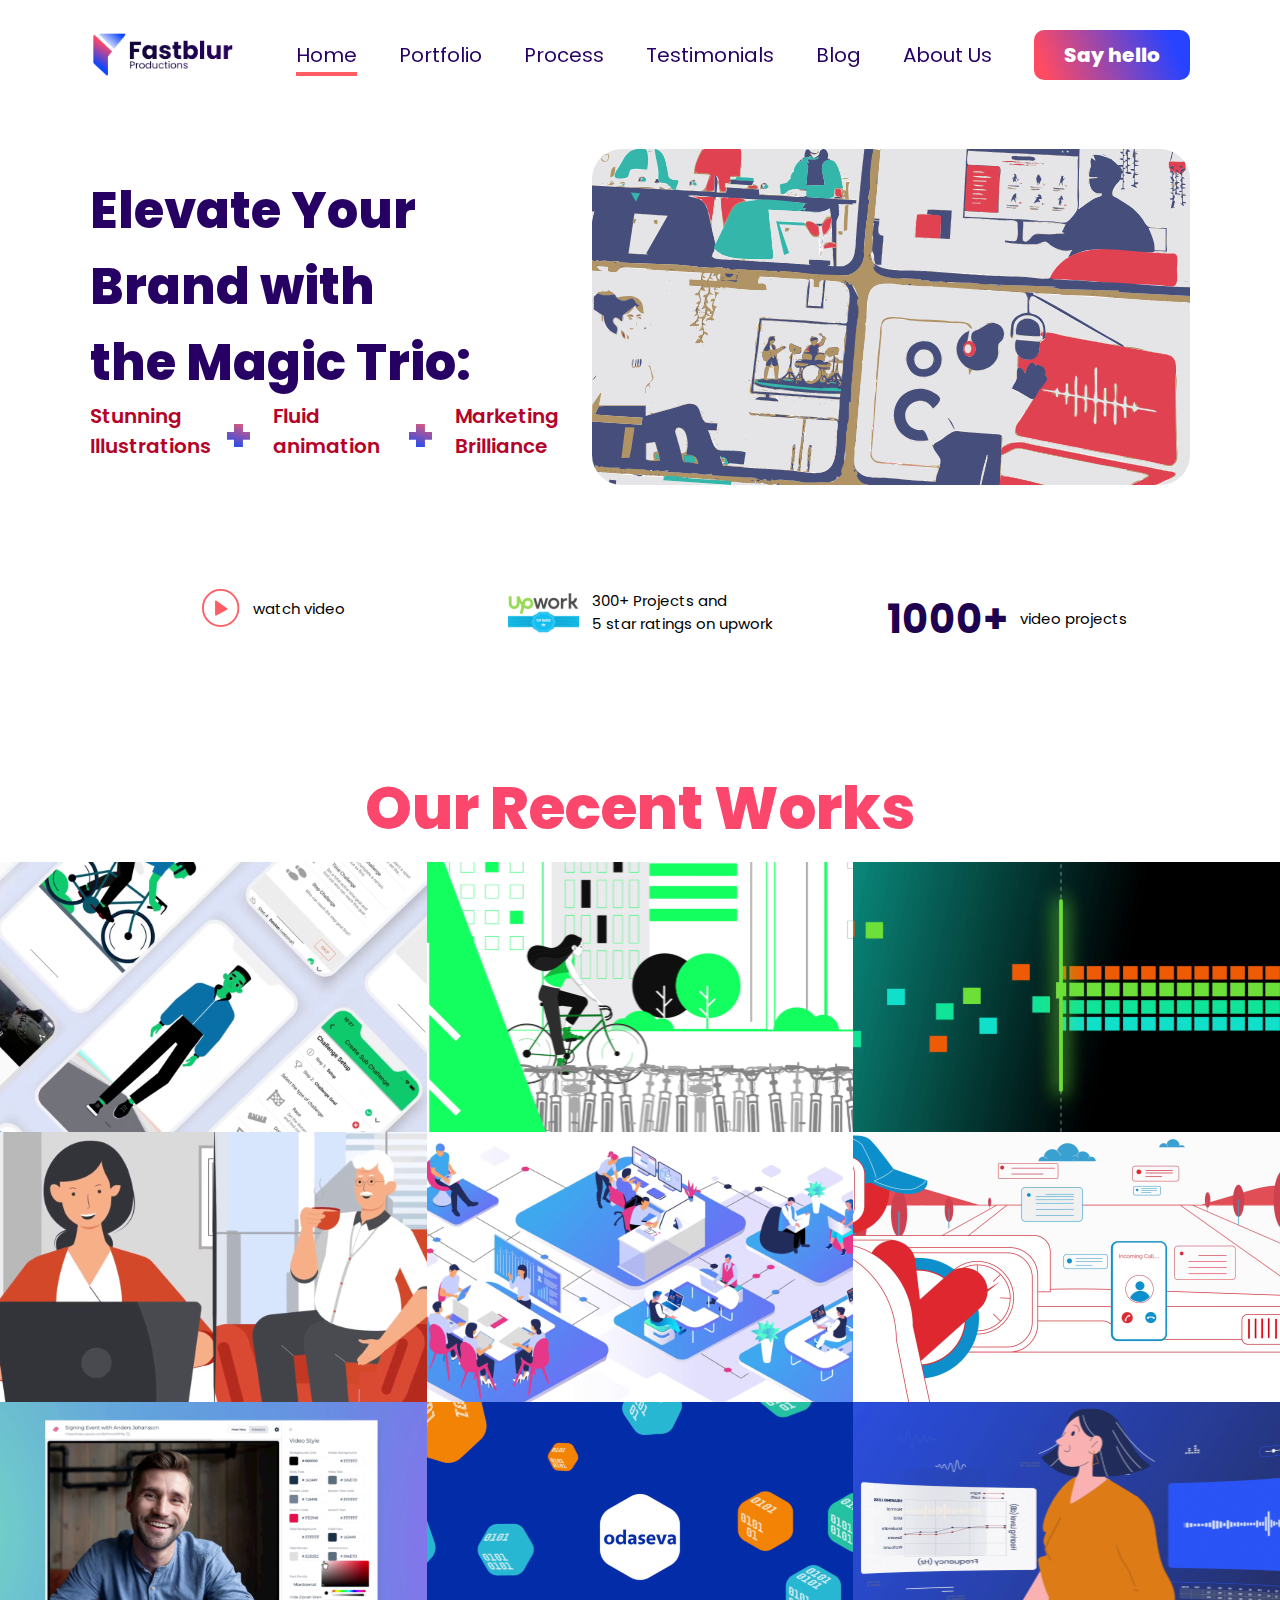
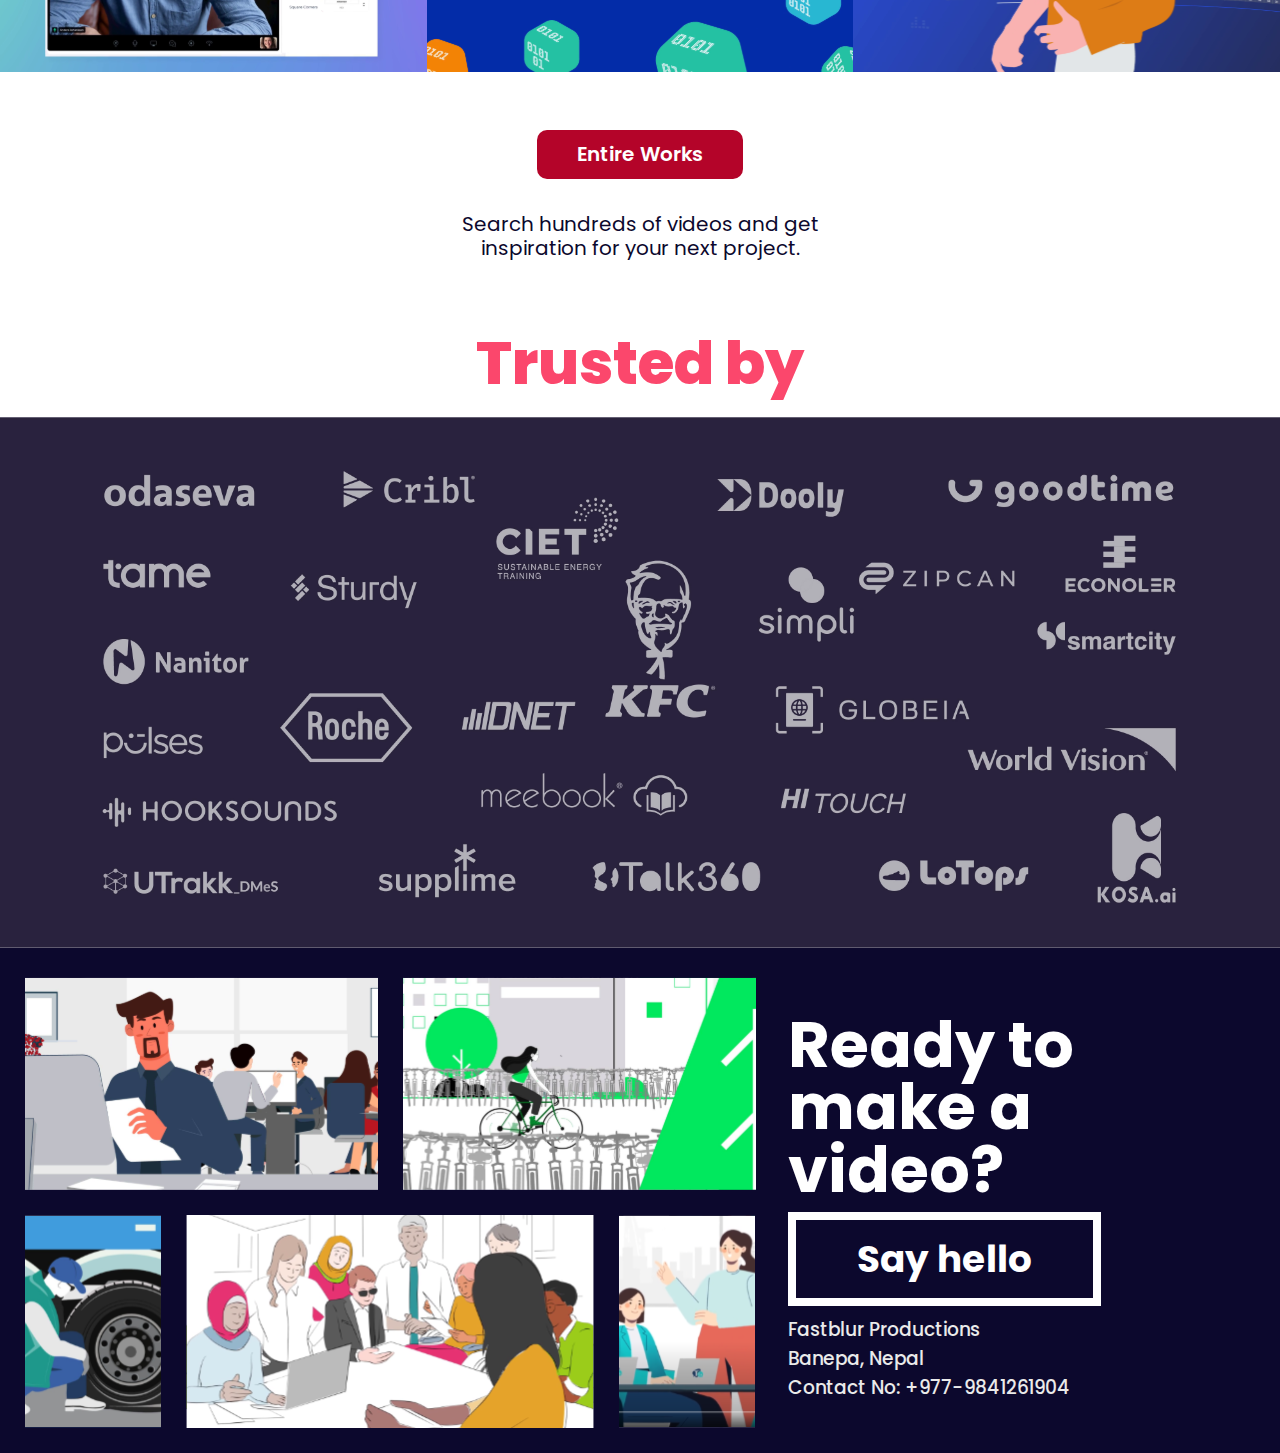
==== index.html @ 1dbdfc00 "web" ====
<!-- =========================================================================================================================
Declearing this document as html version 5 document
===========================================================================================================================-->
<!DOCTYPE html>

<!-- =========================================================================================================================
starting this document and the language used in this document is english and text is written from left
to right
===========================================================================================================================-->
<html lang="en" dir="ltr">

<!-- =========================================================================================================================
The head section is only seen by browser's and no users sees the meta information provided inside this 
section except favicon, and title
===========================================================================================================================-->
    <head>

        <!-- ==================================================================================================================
        meta tag for the different characters that other than the english alphabets (a-z), (A-Z) and number (0-9)
        ======================================================================================================-->
        <meta charset="UTF-8">

        <!-- ==================================================================================================================
        meta tag for the responsiveness of the website
        ====================================================================================================================-->
        <meta name="viewport" content="width=device-width, initial-scale=1.0">

        <!-- ==================================================================================================================
        meta tag for the description of the webpage
        ====================================================================================================================-->
        <meta name="description" content="Welcome to the homepage of Fastblur Production. We specialize in elevating your brand 
        through a combination of three key elements: captivating illustrations, seamless animations, and marketing excellence. 
        With over 100 completed projects and a stellar 5-star rating on Upwork, our expertise speaks for itself. Explore our 
        extensive library of videos for inspiration on your upcoming projects, and when you're ready, let's create an exceptional 
        video together.">

        <!-- ==================================================================================================================
        meta tag for the keywords of the webpage
        ====================================================================================================================-->
        <meta name="keywords" content="Fastblur Production, brand elevation, illustrations, animations, marketing, video production">

        <!-- ==================================================================================================================
        Bikash Makaju is the individual responsible for the content, and Fastblur Production is the company with which he is 
        associated. It accurately represents the authorship of the website's content while acknowledging the company's identity.
        ====================================================================================================================-->
        <meta name="author" content="Bikash Makaju - Fastblur Production, hello@fastblurpro.com">
        <meta name='copyright' content='Fastblur Production'>
        <meta name='subject' content="Creative Animation and Marketing Services">
        <meta name='language' content='en'>
        <meta name='robots' content='index,follow'>
        <meta name='revised' content='Thursday, September 9th, 2023, 3:30 pm'>
        <meta name='abstract' content='Elevate Your Brand with Stunning Illustrations, Fluid Animation, and Marketing Brilliance.'>
        <meta name='topic' content='Animation, Illustration, Marketing'>
        <meta name='summary' content='Fastblur Production specializes in creating stunning illustrations, fluid animations, and innovative marketing solutions to elevate your brand.'>
        <meta name='Classification' content='Business'>
        <meta name='designer' content=''>
        <meta name='reply-to' content='hello@fastblurpro.com'>
        <meta name='owner' content=''>
        <meta name='url' content='https://fastblurpro.com'>
        <meta name='identifier-URL' content='https://fastblurpro.com'>
        <meta name='directory' content='submission'>
        <meta name='pagename' content="Fastblur Production - Elevate Your Brand with Illustrations, Animation, and Marketing">
        <meta name='category' content='Design, Marketing, Animation'>
        <meta name='coverage' content='Worldwide'>
        <meta name='distribution' content='Global'>
        <meta name='rating' content='General'>
        <meta name='revisit-after' content='7 days'>
        <meta name='subtitle' content='Illustrations, Animation, Marketing'>
        <meta name='target' content='all'>
        <meta name='HandheldFriendly' content='True'>
        <meta name='MobileOptimized' content='320'>
        <meta name='date' content='Sep. 9, 2023'>
        <meta name='search_date' content='2023-09-09'>
        <meta name='DC.title' content='Fastblur Production - Elevate Your Brand with Illustrations, Animation, and Marketing'>
        <meta name='ResourceLoaderDynamicStyles' content=''>
        <meta name='medium' content='website'>
        <meta name='syndication-source' content='https://fastblurpro.com'>
        <meta name='original-source' content='https://fastblurpro.com'>
        <meta name='pageKey' content='home'>
        <meta itemprop='name' content='Fastblur Production'>
        <meta http-equiv='Expires' content='0'>
        <meta http-equiv='Pragma' content='no-cache'>
        <meta http-equiv='Cache-Control' content='no-cache'>
        <meta http-equiv='imagetoolbar' content='no'>
        <meta http-equiv='x-dns-prefetch-control' content='off'>

        <!-- ==================================================================================================================
        Title of the page
        ====================================================================================================================-->
        <title>Fastblue - Homepage</title>
        
        <!-- ==================================================================================================================
        Linking the external stylesheet custome
        ====================================================================================================================-->
        <link rel="stylesheet" href="/assets/css/style.css">
        <link rel="stylesheet" href="/assets/css/responsive.css">
        <link rel="stylesheet" href="/assets/css/animation.css">
        
        <!-- ==================================================================================================================
        Link to FavIcon, that is the image seen in the tab bar of the browser
        ====================================================================================================================-->
        <link rel="shortcut icon" href="/assets/images/fav_icon.PNG" type="image/x-icon">

        <!-- ==================================================================================================================
        This is google meta tag control the behavior of search engine crawling and indexing.
        ====================================================================================================================-->
        <script async src="https://www.googletagmanager.com/gtag/js?id=G-BG2EQ2D216" ></script>

    </head>

    <!-- ======================================================================================================================
    The body section is contains all things that is visible by the website users. Anything written inside it
    will be displayed in the browser.
    ========================================================================================================================-->
    <body id="home">

        <!-- ==================================================================================================================
        Navigation bar for the website
        ====================================================================================================================-->
        <nav>

            <!-- ==============================================================================================================
            The brand logo of the orgainzation Fastblur Production
            ================================================================================================================-->
            <a class="nav-logo" href="/index.html">
                <img src="/assets/images/Fastblur_Logos/logo-with-color.avif" alt="brand logo" height="65px" width="auto">
            </a>

            <!-- ==============================================================================================================
            All the navigation item  shown in navigation bar is coded here
            ================================================================================================================-->
            <div class="nav-bar">
                <ul class="nav-item animated">

                    <!-- ======================================================================================================
                    List items is wrapped inside anchor tag (<a>..</a>) because that items is refrensing to next page
                    The href (hypertext refrence) is provided # because we don't want to go to any page / anywere.
                    ========================================================================================================-->
                    <a href="#">
                        <!-- ==================================================================================================
                        Here class="selected" is given for the underline for the list item itself which shows the current page 
                        in the website
                        ====================================================================================================-->
                        <li class="selected nav-list-item">Home</li>
                    </a>
                    <a href="/assets/Internal-pages/portfolio.html">
                        <li class="nav-list-item">Portfolio</li>
                    </a>
                    <a href="/assets/Internal-pages/process.html">
                        <li class="nav-list-item">Process</li>
                    </a>
                    <a href="/assets/Internal-pages/testimonials.html">
                        <li class="nav-list-item">Testimonials</li>
                    </a>
                    <a href="/assets/Internal-pages/blog.html">
                        <li class="nav-list-item">Blog</li>
                    </a>
                    <a href="/assets/Internal-pages/aboutUs.html">
                        <li class="nav-list-item">About Us</li>
                    </a>
                </ul>

                <!-- ==========================================================================================================
                Say Hello is outside <ul>...</ul> because we want it to style different than other navigation items 
                that is coded above
                ============================================================================================================-->
                <a class="nav-btn" href="/assets/Internal-pages/sayHello.html">
                    <span class="nav-btn-content">Say hello</span>
                </a>

                <!-- ==========================================================================================================
                This is the hamburger menu icon (three line icon for menu), and is only seen in the tablet and mobile
                view. Icon is from fontawesome so we used <i ...></i>
                ============================================================================================================-->
                <span class="nav-menu">
                    <i class="fa-solid fa-bars"></i>
                </span>
            </div>
        </nav>

        <!-- ==================================================================================================================
        This back-drop div box is for the semi-transparant black background that is displayed when the video is clicked by 
        user, else normally (default) it do not contain any css property, means that do nothing.
        ====================================================================================================================-->
        <div id="back-drop"></div>

        <!-- ==================================================================================================================
        Main content of the homepage / landing page is displayed inside <main>...</main>
        ====================================================================================================================-->
        <main>
            <section class="org-info">

                <!-- ==========================================================================================================
                The introductary text container seen beside (left) of the loop video is coded here
                ============================================================================================================-->
                <div class="org-text-container">
                    <div class="org-text">
                        <h1>Elevate Your Brand with <br>the Magic Trio: </h1>
                        <div class="org-imp-txt">

                            <!-- ==============================================================================================
                            Three major services shown in horizontal line is coded here
                            ================================================================================================-->
                            <span class="org-text-main">Stunning Illustrations</span>
                            <span class="org-text-plus">+</span>
                            <span class="org-text-main">
                                <!-- ==========================================================================================
                                Here + is added in both (left and right) side of the text so show that all three words is 
                                separated by + sign (because of illustration according to design). 
                                ============================================================================================-->
                                    Fluid animation
                            </span>
                            <span class="org-text-plus">+</span>
                            <span class="org-text-main">Marketing Brilliance</span>
                        </div>
                    </div>
                    <div class="org-img">

                        <!-- ==================================================================================================
                        Instead of using the video from YouTube we use it directly (.mp4) because we were unable to make the video
                        looping continuously from the YouTube (https://www.youtube.com/watch?v=WAjCkNM_tZ4).
                        The video now, will be autoplay, loop for infinite times, and is muted. if the brouser doesn't support .mp4
                        file then the text written there ("Your b..... tag.") is displayed to user.
                        playsinline and poster to work for ios devices
                        =====================================================================================================-->
                        <video autoplay loop muted playsinline poster="/assets/images/video_thumbnails/Home/loop_video.svg" 
                        src="/assets/images/loop video.mp4">
                            <source src="/assets/images/loop video.mp4">
                            Your browser does not support the video tag.
                        </video>
                    </div>
                </div>
                <div class="org-text-info">

                    <!-- =======================================================================================================
                    This div contains the play button image and a "watch video" text, and when this div is clicked it opens the 
                    video (from youtube) inside same page making the <div id="back-drop"></div> (above in line 128) background 
                    semi-black transparent. works with the javascript file located in (/assets/js/video-open-close-home.js)
                    =========================================================================================================-->
                    <div class="org-text-icon why-video">
                        <img src="/assets/images/background/watch-video.svg" alt="why video">
                        <p>watch video</p>
                    </div>

                    <!-- =======================================================================================================
                    When user clicks this <a ...>...</a>, it will go to the upwork page of Bikash Makaju, Co-Founder of Fastblur
                    Production in new tab
                    =========================================================================================================-->
                    <a class="org-text-icon" href="https://www.upwork.com/freelancers/bikashmakaju" target="_blank">
                        <img src="/assets/images/background/up-work.svg" alt="see our work in upwork" height="3.06em" width="auto">
                        <p>300+ Projects and <br>
                            5 star ratings on upwork</p><!--on upwork-->
                    </a>
                    <div class="org-text-icon why-video">
                        <span class="org-total-project">1000+</span>
                        <p>video projects</p>
                    </div>
                </div>
                </div>
            </section>

            <!-- ===============================================================================================================
            This a tag is only visible for the mobile view up to max-width of 600px and the say hello btn in navigation
            is hidden at that time.
            =================================================================================================================-->
            <a class=" nav-btn-mobile" href="/assets/Internal-pages/sayHello.html"><span class="nav-btn-content">Say hello</span></a>

            <!-- ===============================================================================================================
            This section is for video that is available in the index page / landing page and if we want to add or edit the 
            videos of this section then image thumbnail can be changed or edited through the below code and for the video that 
            appears need to be edit/ add through the javascript (which is in the location [/assets/js/video-open-close-home.js])
            =================================================================================================================-->
            <section class="r-work">
                <h1>Our Recent Works</h1>

                <!-- ===========================================================================================================
                Add alternate text (alt) in the <img ..>, by using javascript (/assets/js/video-title-generator.js) it is 
                displaying the name of particular video when hovered in the div.video [here . indicates class]
                Here img is for the thumbnail and actual video link should need to in [/assets/js/video-open-close-home.js]
                Note : this js file is making a iframe and appending it inside <div id="back-drop"></div> (line 128)
                =============================================================================================================--> 
                <div class="r-work-videos">
                    <div class="video">
                        <img src="/assets/images/video_thumbnails/Home/video-1.svg" alt="Corporate Fitness">
                    </div>
                    <div class="video">
                        <img src="/assets/images/video_thumbnails/Home/video-2.svg" alt="Smart City">
                    </div>
                    <div class="video">
                        <img src="/assets/images/video_thumbnails/Home/video-3.svg" alt="Cribl">
                    </div>
                    <div class="video">
                        <img src="/assets/images/video_thumbnails/Home/video-4.svg" alt="WarmFuzzies">
                    </div>
                    <div class="video">
                        <img src="/assets/images/video_thumbnails/Home/video-5.svg" alt="Pantomath">
                    </div>
                    <div class="video">
                        <img src="/assets/images/video_thumbnails/Home/video-6.svg" alt="DispatchPro">
                    </div>
                    <div class="video">
                        <img src="/assets/images/video_thumbnails/Home/video-7.svg" alt="Zipcan">
                    </div>
                    <div class="video">
                        <img src="/assets/images/video_thumbnails/Home/video-8.svg" alt="Odaseva">
                    </div>
                    <div class="video">
                        <img src="/assets/images/video_thumbnails/Home/video-9.svg" alt="Soundtrace">
                    </div>
                </div>
                <section class="homepage-join">
                    <a href="/assets/Internal-pages/portfolio.html"><button>Entire Works</button></a>
                    <h2>Search hundreds of videos and get inspiration for your next project.</h2>
                </section>
        </main>

        <!-- ===============================================================================================================
        This section is for the client photography, now there is only one image that has all the clients logo featured in,
        if you want to add more images then you can adjust it in the css file located in (/assets/css/style.css)
        =================================================================================================================-->
        <h1 class="trusted-by">Trusted by</h1>
        <section class="clients">
            <img src="/assets/images/background/client.webp" alt="our clients" width="100vw" height="auto">
        </section>
        
        <!-- ===============================================================================================================
        This is the footer section 
        =================================================================================================================-->
        <footer>
            <div class="footer-left">

                <!-- =======================================================================================================
                Do not try to mess up with the layout, if you want then you need to do manually form the external file css 
                located in (/assets/css/style.css)
                =========================================================================================================-->
                <div class="footer-row footer-img-1">
                    <div class="footer-img foot-img-1">
                        <img src="/assets/images/background/footer-1.svg" alt="our Illustrations">
                    </div>
                    <div class="footer-img foot-img-2">
                        <img src="/assets/images/background/footer-2.svg" alt="our Illustrations">
                    </div>
                </div>
                <div class="footer-row footer-img-2">
                    <div class="footer-img foot-img-3">
                        <img src="/assets/images/background/footer-3.svg" alt="our Illustrations">
                    </div>
                    <div class="footer-img foot-img-4">
                        <img src="/assets/images/background/footer-4.svg" alt="our Illustrations">
                    </div>
                    <div class="footer-img foot-img-5">
                        <img src="/assets/images/background/footer-5.svg" alt="our Illustrations">
                    </div>
                </div>
            </div>
            <div class="footer-right">
                <h2>Ready to make a video?</h2>

                <!-- =======================================================================================================
                This link work same as the say hello btn that is in the navigation bar
                =========================================================================================================-->
                <a href="/assets/Internal-pages/sayHello.html" class="s-hello">Say hello</a>
                <div class="footer-org-detail">

                    <!-- ===================================================================================================
                    If you want to add or delete the organization detail then do it within the <p> .. </p> and add <br> for 
                    for line breaking
                    =====================================================================================================-->
                    <p>Fastblur Productions<br>
                        Banepa, Nepal <br>

                        <!-- ===============================================================================================
                        here href (hypertext refrence) is assigned "tel:+977-9841261904", this means whenever the user 
                        clicks the number in either cell phone, or tablet or desktop (includes laptops and tv's) than it 
                        will open dial pad (if clicked in cell phone device), and similar app for calling is open if other
                        devices.
                        Note: If you want to change the number then do not forget to change the number in the href (change 
                        only numbers) and inside <a>..</a>
                        =================================================================================================-->
                        Contact No: <a href="tel:+977-9841261904" class="tel-cel">+977-9841261904</a>
                    </p>
                    <div class="social-icons">
                        <div class="icon">

                            <!-- =============================================================================================
                            If you want to further add or remove the links and to other website then make sure to do 
                            similarly as below href will contain the link where you want your user to move to.
                            here <i..></i> is used to display the fontawesome icons and this icons is only available
                            online (line 41)
                            ===============================================================================================-->
                            <a href="https://www.youtube.com/channel/UCVbUcyW5jR4kA77uS28ZAhg/videos" aria-label="Visit our YouTube channel to see and hear our work" name="YouTube">
                                <i class="fa-brands fa-youtube"></i>
                            </a>
                            <a href="https://www.facebook.com/Fastblurproductions" aria-label="Visit our facebook page for the daily updates of our work" name="Facebook">
                                <i class="fa-brands fa-facebook-f"></i>
                            </a>

                            <!-- =============================================================================================
                            here href is referring to # means no-were to go stay on same page, it is there because there is 
                            no instagram account given by Fastblur Production. 
                            If anytime in future the link is given then kindly past the link instead of # below and remove 
                            this section comment.
                            ===============================================================================================-->
                            <a href="https://www.instagram.com/fastblurpro/" aria-label="Visit our instagram account for to see the work we have done" name="Instagram"> 
                                <i class="fa-brands fa-instagram"></i>
                            </a>
                            <a href="https://www.linkedin.com/company/fastblur-productions/" aria-label="Visit our linkedin profile" name="Linkedin">
                                <i class="fa-brands fa-linkedin"></i>
                            </a>
                            <a href="https://twitter.com/Fastblurpro" aria-label="Visit our twitter handle" name="Twitter">
                                <i class="fa-brands fa-twitter"></i>
                            </a>
                        </div>
                    </div>
                </div>
            </div>
        </footer>
    </body>

        <!-- ==================================================================================================================
        Linking the external stylesheet custome
        ====================================================================================================================-->
        <link rel="stylesheet" href="/assets/css/style.css">
        <link rel="stylesheet" href="/assets/css/responsive.css">
        <link rel="stylesheet" href="/assets/css/animation.css">
    <!-- ==================================================================================================================
    Linking the external stylesheet for the font-awesome icons used in footer (social media icons)
    ====================================================================================================================-->
    <link rel="stylesheet" href="https://cdnjs.cloudflare.com/ajax/libs/font-awesome/6.4.0/css/all.min.css"
        integrity="sha512-iecdLmaskl7CVkqkXNQ/ZH/XLlvWZOJyj7Yy7tcenmpD1ypASozpmT/E0iPtmFIB46ZmdtAc9eNBvH0H/ZpiBw=="
        crossorigin="anonymous" referrerpolicy="no-referrer" />

    <!-- =====================================================================================================================
    All the javascript file that is requir to run this page smoothly is added/linked here and do not remove any script tag, if
    you want to add some more features in this page that requires js then please add that script below all the scripts tag and
    above the </html> tag.
    ========================================================================================================================-->
    <script src="/assets/js/nav-animation.js"></script>
    <script src="/assets/js/video-open-close-home.js"></script>
    <script src="/assets/js/watch-video-top.js"></script>
    <script src="/assets/js/video-title-generator.js"></script>
    <script src="/assets/js/mobile-navigation.js"></script>
    <script src="/assets/js/script.js"></script>

</html>
---- assets/css/style.css ----
@import url("https://fonts.googleapis.com/css2?family=Manrope:wght@400;700;800&family=Poppins:wght@400;600;700;800&display=swap");

:root {
  --primary-font: poppins, sans-serif;
  --primary-background: #fff;
  --primary-red: #ff5c64;
  --primary-blue: #270063;
  --primary-blue-main: #084bff;
  --scroll-navigation-background: #0D0630;
  --font-white: #fff;
}

html,
* {
  scroll-behavior: smooth;
}

* {
  margin: 0;
  padding: 0;
  box-sizing: border-box;
}

body {
  font-family: var(--primary-font);
  position: relative;
  height: -webkit-fill-available;

}

nav {
  display: flex;
  justify-content: space-between;
  align-items: center;
  position: sticky;
  top: 0;
  z-index: 2;
  /* background: var(--primary-background); */
  transition: background-color 0.3s ease;
  width: 100%;
}

.sticky {
  background-color: var(--scroll-navigation-background);
  animation: fadeInDown 0.8s ease; /*From Animation.css line 2-12*/
}

nav ul {
  list-style: none;
  display: flex;
  gap: 2.625em;
  font-family: var(--primary-font);
  position: relative;
  align-items: center;
}

nav ul a,
.nav-btn-mobile {
  text-decoration: none;
  color: initial;
}

nav ul li {
  cursor: pointer;
  position: relative;
  color: var(--primary-blue);
  font-size: 20px;
  font-family: var(--primary-font);
  font-style: normal;
  font-weight: 400;
  line-height: normal;
}

nav ul li.selected::before {
  content: "";
  height: 0.2em;
  width: 100%;
  position: absolute;
  bottom: -0.325em;
  background: var(--primary-red);
}

.nav-btn,
.nav-btn-mobile {
  color: var(--font-white);
  /* height: 50px; */
}

.nav-btn-content {
  background: linear-gradient(248.59deg, #2743ff 12.5%, #ff4b62 92.57%);
  border-radius: 10px;
  padding: 10px 20px;
  display: flex;
  align-items: center;
  justify-content: center;
  width: 100%;
  height: 100%;
  font-size: 20px;
  font-family: var(--primary-font);
  font-style: normal;
  font-weight: 800;
}

.nav-btn-content:active {
  background: linear-gradient(-248.59deg, #0f1c6f 12.5%, #580d17 92.57%);
  transition: background 1s ease-in-out;
  transition-delay: 0.9s;
}

.nav-bar {
  display: flex;
  gap: 2.625em;
  align-items: center;
}

main {
  display: flex;
  flex-direction: column;
  width: 100%;
}

.org-text-info {
  display: flex;
  align-items: start;
  width: 100%;
}

.org-img video{
  aspect-ratio: 16/9;
}

section.org-info {
  display: flex;
  flex-direction: column;
  justify-content: start;
  align-items: center;
}
.org-text-container {
  display: flex;
  justify-content: space-between;
  align-items: center;
  gap: 23px;
  width: 100%;
}
.org-text-icon {
  width: calc((100vw - 40px)/3 );
  height: max-content;
  display: flex;
  text-align: center;
}
.org-text-icon p{
  text-align: center;
  line-height: normal;
  
}
section .org-text h1 {
  color: var(--primary-blue);
  font-family: var(--primary-font);
  font-style: normal;
  font-weight: 800;
  line-height: normal;
}

.org-imp-txt {
  display: flex;
  justify-content: space-between;
}
/* .org-info div:nth-child(1),
.org-info div:nth-child(2) {
  grid-column: span 1;
}

.org-info div:last-child {
  grid-column: span 2;
} */

.org-text-main {
  display: inline-block;
  color: #B40429;
  font-style: normal;
  max-width: 5.6875em;
  line-height: normal;
  position: relative;
}

.org-text-plus {
  font-style: normal;
  background: linear-gradient(
    198.38deg,
    #084bff 27.43%,
    var(--primary-red) 73.41%
  );
  -webkit-background-clip: text;
  -webkit-text-fill-color: transparent;
  background-clip: text;
  transform: rotate(180deg);
}
.org-img {
  object-fit: cover;
}

.org-total-project {
  color: #1e0250;
  font-family: var(--primary-font);
  font-style: normal;
  font-weight: 700;
}

.org-text-info .org-text-icon:nth-child(2) img {
  width: auto;
  height: 3.0625em;
}
.org-text-icon {
  justify-content: center;
  border: 1px solid transparent;
  padding: 0.5em;
  border-radius: 0.7em;
}

.org-text-icon:hover {
  background: #dee5d2;
  transition: background 300ms;
}

.org-text-icon:active {
  background: #cccdcc;
  border: 1px solid gray;
}

a.org-text-icon,
a.nav-btn,
a.nav-logo {
  text-decoration: none;
}
a.nav-logo {
  display: flex;
  align-items: center;
}
a.org-text-icon {
  color: inherit;
}

.org-text-icon img {
  height: 2.5625em;
  width: auto;
}

#home .r-work h1,
.trusted-by {
  color: #fb476c;
  text-align: center;
  font-family: var(--primary-font);
  font-style: normal;
  font-weight: 800;
  line-height: 94%;
}

.r-work-videos {
  display: grid;
}

.r-work-videos .video {
  width: 100%;
  cursor: pointer;
  background-repeat: no-repeat;
  /* background-size: 100% 100%; */
  position: relative;
  grid-area: "video";
  overflow: hidden;
  aspect-ratio: 16/9;
}

.video img {
  height: 100%;
  width: 100%;
  object-fit: cover;
  z-index: -1;
}
.skeleton {
  animation: skeleton-loading 1s linear infinite alternate;
}


.video::before {
  content: var(--content, ""); /* Use --content as the default value */
  opacity: 0;
  position: absolute;
  right: 0;
  top: 0;
  text-align: center;
  color: var(--font-white);
  z-index: 0;
  font-weight: bolder;
  background: transparent;
  transition: background 400ms, opacity 600ms;
  background-size: 100% 100%;
  height: 100%;
  width: 100%;
}

.video:hover::before {
  z-index: 1;
  background: #160117a9;
  opacity: 1;
}

.r-work-videos .video:hover::before {
  content: var(--content);
}

.video::after {
  content: "";
  position: absolute;
  height: 100%;
  width: 100%;
  top: 0;
  left: 0;
  background: none;
}

.video:hover::after {
  background: url(/assets/images/background/hover-play-btn.svg);
  z-index: 1;
  transform: scale(2);
  transition: transform 700ms;
  background-repeat: no-repeat;
  background-position: center;
}

#display-container {
  position: fixed;
  top: 0;
  left: 0;
  height: 100%;
  width: 100%;
  display: flex;
  justify-content: flex-end;
  justify-content: center;
  align-items: center;
  background: #0000004e;
  z-index: 2;
}

#display-container .display-video {
  height: 100%;
  width: 100%;
}

.close-button {
  position: absolute;
  top: 4.5em;
  right: 4em;
  background-color: transparent;
  border: none;
  font-size: 16pt;
  background: var(--primary-background);
  padding: 0 0.3em;
  border-radius: 50%;
  cursor: pointer;
  z-index: 3;
}

.close-button:hover {
  background: #d3d3d3;
}

#open-video {
  position: relative;
  padding: 7em;
}

#display-container .display-video iframe {
  height: 70vh;
  width: 70vw;
}

.homepage-join {
  display: flex;
  flex-direction: column;
  align-items: center;
}

.homepage-join button {
  background: #B40429;
  color: var(--font-white);
  text-align: center;
  font-family: var(--primary-font);
  font-style: normal;
  line-height: 94%;
  cursor: pointer;
  border: none;
  border-radius: 10px;
}

.homepage-join button:hover {
  background: #4762fb;
  transition: all 300ms;
}

.homepage-join button:active {
  background: #2940c3;
  transition: all 300ms;
}

.homepage-join h2 {
  color: #0c082d;
  text-align: center;
  font-family: var(--primary-font);
  font-style: normal;
  font-weight: 400;
  line-height: 120.5%;
}

.trusted-by {
  margin: 25px auto;
}
.clients {
  width: 100%;
  height: auto;
  margin-bottom: -7px;
}

.clients img {
  height: auto;
  width: 100%;
}

/*Footer*/
footer {
  display: grid;
  justify-content: flex-start;
  flex-wrap: wrap;
  align-items: flex-end;
  gap: 2em;
  color: #eaeaea;
  background: #0c082d;
  width: 100vw;
  position: relative;
}

.footer-row {
  justify-content: center;
}

.footer-left {
  display: grid;
  flex-direction: column;
}

.footer-row {
  display: flex;
}

.footer-img img {
  height: 100%;
  width: 100%;
  object-fit: cover;
}

.footer-right {
  flex-direction: column;
  display: flex;
  grid-area: "footer";
}

.footer-right h2 {
  color: var(--font-white);
  font-family: var(--primary-font);
  font-style: normal;
  font-weight: 700;
  line-height: 99.5%;
  margin-bottom: 0.1625em;
}

.footer-right a.s-hello {
  text-decoration: none;
  display: inline;
  color: var(--font-white);
  font-family: var(--primary-font);
  font-style: normal;
  width: fit-content;
  line-height: 99.5%;
}

.footer-right a.s-hello:hover {
  cursor: pointer;
  background-color: #adacac26;
}

.footer-right a.s-hello:active {
  background-color: #7d7d7d5a;
}

.tel-cel {
  cursor: pointer;
  color: inherit;
  text-decoration: none;
}

.tel-cel:hover {
  color: #d7d7d7;
  text-decoration: underline;
}

.tel-cel:active {
  color: #b3b2b5;
}

.footer-org-detail {
  font-weight: 500;
  font-size: 18.675px;
  align-items: end;
  margin-top: 0.5em;
  gap: 0.9em;
}

.footer-org-detail .social-icons {
  flex-direction: column;
  display: flex;
}

.footer-org-detail .social-icons .icon {
  display: flex;
  cursor: pointer;
  margin-top: 1.3575em;
}

.footer-org-detail .social-icons .icon i:active {
  color: #c8a54ffb;
}

footer .icon a {
  color: inherit;
}

/* .testimonial-quote {
  width: 308px;
  height: 201px;
} */

/*sayHello page style*/
.container {
  /* width: 100%; */
  margin: auto;
  background: var(--primary-background);
  border-radius: 6px;
  padding: 20px 60px 30px 40px;
  box-shadow: 0 5px 10px rgba(0, 0, 0, 0.2);
}

.container .content {
  display: flex;
  align-items: center;
  justify-content: space-between;
}

.container .content .left-side {
  width: 25%;
  height: 100%;
  display: flex;
  flex-direction: column;
  align-items: center;
  justify-content: center;
  margin-top: 15px;
  position: relative;
}

.content .left-side::before {
  content: "";
  position: absolute;
  height: 70%;
  width: 2px;
  right: -15px;
  top: 50%;
  transform: translateY(-50%);
  background: #afafb6;
}

.content .left-side .details {
  margin: 14px;
  text-align: center;
}

.content .left-side .details i {
  font-size: 30px;
  color: #3e2093;
  margin-bottom: 10px;
}

.content .left-side .details .topic {
  font-size: 18px;
  font-weight: 500;
}

.content .left-side .details .text-one,
.content .left-side .details .text-two {
  font-size: 14px;
  color: #afafb6;
}
.text-one a {
  color: inherit;
  text-decoration: none;
}
.text-one a:hover {
  color: #183689;
}
.container .content .right-side {
  width: 75%;
  margin-left: 75px;
}

.content .right-side .topic-text {
  font-size: 23px;
  font-weight: 600;
  color: #084bff;
}

.right-side .input-box {
  height: 50px;
  width: 100%;
  margin: 12px 0;
}

.right-side .input-box input,
.right-side .input-box textarea {
  height: 100%;
  width: 100%;
  border: none;
  outline: none;
  /* font-size: 16px; */
  background: #f0f1f8;
  border-radius: 6px;
  border: 2px solid transparent;
  padding: 0 15px;
  resize: none;
}
.right-side .input-box input:focus,
.right-side .input-box textarea:focus {
  background: #dddfe8;
  border: 0.5px solid var(--primary-blue-main);
}

.right-side .message-box {
  min-height: 110px;
}

.right-side .input-box textarea {
  padding-top: 6px;
}

.right-side .button {
  display: inline-block;
  margin-top: 12px;
}

.right-side .button input[type="submit"] {
  color: var(--font-white);
  /* font-size: 18px; */
  outline: none;
  border: none;
  padding: 8px 16px;
  border-radius: 6px;
  background: var(--primary-blue-main);
  cursor: pointer;
  transition: all 0.3s ease;
}

.button input[type="submit"]:hover {
  background: #7C47BB;
}

.button input[type="submit"]:active {
  background: #39195f;
}


/* @media (max-width: 950px) {
  .container{
    border: 2px solid red;
    margin: auto;
    width: 100%;
    padding: 30px 40px 40px 35px ;
  }
  .container .content .right-side{
   width: 75%;
   margin-left: 55px;
}
} */
/* @media (max-width: 820px) {
  .container{
    margin: 40px 0;
    height: 100%;
  }
  .container .content{
    flex-direction: column-reverse;
  }
 .container .content .left-side{
   width: 100%;
   flex-direction: row;
   margin-top: 40px;
   justify-content: center;
   flex-wrap: wrap;
 }
 .container .content .left-side::before{
   display: none;
 }
 .container .content .right-side{
   width: 100%;
   margin-left: 0;
 }
} */

/*Portfolio page style*/
.more-videos {
  background: #fb476c;
  border-radius: 10px;
  padding: 10px 33px;
  font-size: 30px;
  font-style: normal;
  font-weight: 600;
  border: none;
  /* margin: 0.9em auto 58px; */
  align-items: center;
  display: flex;
  gap: 0.8em;
  color: var(--font-white);
}

.more-videos:hover {
  cursor: pointer;
  background: #d82e50;
  transition: all 300ms;
}

.more-videos:active {
  background: #8f2036;
}

h1.r-work-port,
h1.p-work-port {
  color: var(--primary-blue);
  font-family: var(--primary-font);
  font-style: normal;
  font-weight: 800;
  line-height: 113%;
}

span.port-work,
h2.process-heading {
  color: #fb476c;
}


/*video-menu style*/
.video-menu {
  display: flex;
  flex-wrap: wrap;
  justify-content: center;
  /* gap: 32px; */
  /* margin: 91px 0 169px 0; */
}

.video-menu a {
  text-decoration: none;
  color: inherit;
  display: inline-block;
  position: relative;
  transition: color 200ms ease-in-out, font-weight 200ms ease-in-out;
}

.video-menu a.selected {
  color: #0d47ff;
  font-weight: 700;
}

.video-menu > a:hover:not(a.selected)::after {
  position: absolute;
  content: "";
  height: 4px;
  width: 100%;
  bottom: -.4em;
  left: 0;
  background-color: #0d47ff;
}

.video-hide {
  display: none;
}

/*Process page style*/
.process {
  display: flex;
  flex-direction: column;
  width: 100%;
}
.process-scale-img {
  scale: 1.6;
}
.process-row {
  display: grid;
  overflow: hidden;
  align-items: center;
  justify-content: space-between;
  /* flex-wrap: wrap; */
  width: 100vw;
  /* gap: 1em; */
}

/* .process-text-detail {
  font-size: clamp(20px, 2vw, 30px);
} */

.process-row-reversed {
  background: #fdcfd9;
}

.process-row-inverse {
  background: #d4e0ff;
}

.process-row-re-reversed {
  background: #e3d1ff;
}

.process-heading {
  color: #fb476c;
  font-family: var(--primary-font);
  font-style: normal;
  font-weight: 800;
  line-height: 113%;
  margin-bottom: 11px;
}
/* .process-heading {
  font-size: 50px;
} */

.process-row .process-img {
  height: auto;
  width: 22em;
  object-fit: cover;
}

.process-row .process-img img {
  height: 100%;
  width: 100%;
}

.process-text {
  /* max-width: 790px; */
  color: #2a1c2e;
  font-family: var(--primary-font);
}

.process-row-reversed .process-text {
  order: 2;
}

.process-row-reversed .process-img {
  order: 1;
}

/*Testimonials page style*/
.testimonials {
  width: 100%;
  display: flex;
  /* gap: 4em; */
  flex-direction: column;
  justify-content: center;
  position: relative;
}

.quote {
  /* padding: 5em 7em; */
  /* height: max-content; */
  display: flex;
  position: relative;
  margin: auto;
}
/* .quote:nth-child(odd) .testimonial-quote {
  background: url(/assets/images/background/quote-2.svg);
}

.quote:nth-child(even) .testimonial-quote {
  background: url(/assets/images/background/quote-1.svg);
} */

.testimonial-quote img {
  width: 100%;
  height: 100%;
}
.quote:nth-child(odd) .testimonial-info .testimonial-img {
  order: 2;
}

.quote:nth-child(odd) .testimonial-info .testimonial-desc {
  order: 1;
  justify-content: flex-end;
  text-align: right;
}

.testimonial-info {
  display: flex;
  justify-content: flex-start;
  align-items: flex-start;
  /* gap: 2em; */
}

div.quote div.testimonial-box p.testimonial-words {
  font-size: 20px;
  font-weight: 400;
  border: 2px solid red;
}

.testimonials .upwork {
  display: flex;
  /* flex-direction: column; */
  margin: auto;
  /* justify-content: center; */
  /* width: 100%; */
  /* border: 2px solid red; */
}
.upwork a.org-text-icon{
  display: flex;
  flex-direction: column;
  align-items: center;
  width: max-content;
}
.upwork a.org-text-icon p {
  text-align: center;
  font-size: 20px;
}
.upwork p {
  font-size: 10pt;
  
}

.testimonial-img {
  /* max-height: 356px;
  max-width: 356px;
  min-height: 162px;
  min-width: 162px; */
  /* width: auto; */
  border-radius: 50%;
  overflow: hidden;
}

.testimonial-img img {
  height: 100%;
  width: 100%;
}

h2.testimonial-name {
  color: #120539;
  font-family: Poppins;
  line-height: 55px;
  font-weight: 700;
  /* display: flex; */
}
.testimonail-words {
  font-size: 20px;
}
.testimonial-desc {
  max-width: 700px;
}

p.testimonial-designation {
  font-weight: 600;
  color: #202020;
  /* font-size: 20px; */
}

div.rating {
  font-size: 18px;
  color: #3e66df;
  /* margin: 0 0 20px 0; */
}

/*About Us page style*/
.aboutUs {
  display: flex;
  flex-direction: column;
  width: 100vw;
}

.aboutUs-main {
  height: auto;
  /* width: 100vw; */
  background-repeat: no-repeat;
  background-size: contain;
}

.aboutUs-main img {
  height: auto;
  width: 100%;
  object-fit: contain;
}

.aboutUs-text {
  /* margin: 0 4em; */
  text-align: justify;
  display: flex;
  flex-direction: column;
  gap: 12px;
}

.aboutUs-personal-container {
  display: grid;
  /* padding: 1em; */
  justify-content: center;
}

.aboutUs-personal-box {
  flex-direction: column;
  display: flex;
}
.aboutUs-personal-img {
  grid-area: officials;
  background: #d9d9d9;
  position: relative;
  height: 100%;
  width: 100%;
}
.aboutUs-personal-img img {
  height: 100%;
  width: 100%;
  object-fit: cover;
}

.aboutUs-personal-details {
  margin-top: 0.5em;
}

.aboutUs-personal-img.blue-bg-img img::after {
  position: relative;
}

.aboutUs-personal-img.blue-bg-img img::after {
  position: absolute;
  height: 100%;
  width: 100%;
  top: 0;
  left: 0;
  background: rgba(8, 75, 255, 0.2);
}

div.blue-bg-img {
  position: absolute;
  height: 100%;
  width: 100%;
  top: 0;
  left: 0;
  background: rgba(8, 75, 255, 0.2);
}
div.red-bg-img {
  position: absolute;
  height: 100%;
  width: 100%;
  top: 0;
  left: 0;
  background: rgba(251, 71, 108, 0.2);
}
.aboutUs-degicnation {
  font-size: 9.9pt;
}

/*blog page style*/
.blog {
  flex-direction: column;
  display: flex;
}
.blog a {
  color: inherit;
  text-decoration: none;
}
.blog-box-container {
  display: grid;
  justify-content: start;
  /* gap: 38px; */
  margin: auto;
  width: 749px;
  /* cursor: pointer; */
}
.blog-link:hover {
  text-decoration: underline;
  opacity: .8;
}
/* ***** */
.blog-thumbnail {
  border-radius: 10px;
  overflow: hidden;
}
.blog-thumbnail img {
  height: 100%;
  width: 100%;
}

.blog-title-text {
  font-style: normal;
  font-weight: 700;
  line-height: 100%; /* 48px */
  color: var(--primary-blue);
}
.blog-tag-container {
  opacity: .75;
  font-size: 13px;
  line-height: 1.9;
}
.indivisual-blog-tag-container {
  font-size: 13px;
  line-height: 1.9;
}
.indivisual-blog-tag-container span {
  background: #e4cb5ca8;
  padding: 3px 8px;
  border-radius: 10px;
}
.blog-tag {
  opacity: 1;
  font-weight: 600;
  margin: 0 3px;
}
/*blog-1 page style*/
section.blog-individual {
  display: flex;
  flex-direction: column;
}
.blog-individual h1.blog-indivisual-title {
  font-weight: 700;
  line-height: 120%;
}
.blog-description {
  display: flex;
  flex-direction: column;
  justify-content: center;
  align-items: center;
  /* font-size: 25px; */
  line-height: 1.3;
  font-weight: 400;
  gap: 1em;
  /* margin-bottom: 20px; */
  /* text-align: justify; */
}
.blog-description ul,
.blog-description ol {
  margin: 0 25px;
  display: flex;
  flex-direction: column;
  gap: 0.5em;
}
.blog-description li::marker,
.blog-sub-heading {
  font-weight: bold;
}
.blog-sub-heading {
  display: block;
  font-size: 29px;
  margin: 17px 0 5px 0;
  width: 100%;
  /* display: inline-block; */
  text-align: left;
  color: #46157dba;
  /* line-height: 1.3; */
}
.blog-title p.blog-title-desc {
  font-size: 15px;
  /* color: gray; */
  opacity: .5;
  /* border: 2px solid red; */
  /* height: 55px; */
  display: -webkit-box;
  -webkit-line-clamp: 2;
  -webkit-box-orient: vertical;
  overflow: hidden;
  text-overflow: ellipsis;
  cursor: default;
  margin: 13px 0;
  line-height: 1.3;
  /* font-family: sans-serif; */
  font-weight: 500;
  /* display: inline-block; */
  /* max-width: 800px; */
}
.blog-author {
  display: flex;
  align-items: center;
  gap: 10px;
}
.blog-author-text {
  display: flex;
  flex-direction: column;
  line-height: 1.3;
}
.blog-author-text p {
  opacity: .75;
  font-size: 13px;
}
.blog-author-text h3 {
  opacity: .85;
  font-size: 13px;
}
.blog-author img{
  height: 40px;
  width: 40px;
  border-radius: 50%;
}
.individual-blog-thumbnail {
  width: auto;
  max-height: 500px;
  aspect-ratio: 16 / 9;
}
.blog-head {
  /* border: 2px solid green; */
  display: flex;
  flex-direction: column;
  gap: 10px;
}
.blog-indivisual-title {
  line-height: 1;
  color: var(--primary-blue);
  /* border: 2px solid red; */
}
.blog-description p {
  width: 100%;
}
.blog-socials {
  display: flex;
  /* flex-direction: column; */
  gap: 25px;
  margin-top: 25px;
}
.blog-socials-indivisual {
  display: flex;
  gap: 10px;
}
.blog-socials a {
  text-decoration: none;
  color: initial;
}
.blog-socials a i {
  font-size: 35px;
  color: #46157dba;
  transition:all 400ms ease-in-out;
}
.blog-socials a i:hover {
  color: #15737d;
}
/* .blog-description ol li {
  display: flex;
  flex-direction: column;
} */
---- assets/css/responsive.css ----
/*==================================================
For all the  Mobile Devices
==================================================*/
@media (max-width:600px) { /*20px*/
    /*----------------------------------------------
    For Navigation Bar
    ----------------------------------------------*/
    nav {
        margin: 13px 0;
        padding: 10px 20px 10px 20px;
        z-index: 4;
        width: 100%;
    }
    nav ul li {
        font-size: 19px;
    }
    /*----------------------------------------------
    Brand Logo
    ----------------------------------------------*/
    nav .nav-logo img {
        height: 45px;
    }

    /*----------------------------------------------
    For the say hello btn
    ----------------------------------------------*/
    .nav-btn .nav-btn-content {
        font-size: 15px;
        padding: 10px 15px;
    }
    .nav-bar {
        gap: 18px;
    }

    /*----------------------------------------------
    For Hamburger menu
    ----------------------------------------------*/
    .nav-menu {
        display: block;
        cursor: pointer;
    }
    .nav-menu i {
        font-size: 25px;
    }
    /*----------------------------------------------
    For navigation items
    ----------------------------------------------*/
    nav.sticky .nav-item {
        top: 65px!important;
        background-color: var(--scroll-navigation-background);
    }
    .nav-item {
        z-index: 1;
        display: none;
        flex-direction: column;
        gap: 2em;
        background-color: #fff;
        position: absolute;
        height: 100vh;
        width: 100vw;
        top: 66px;
        left: 0;
        padding: 20px 40px;
    }
    #home .nav-btn {
        display: none;
    }
    .nav-item a {
        width: 100%;
    }
    .nav-item a li {
        text-align: left;
        font-weight: bold;
    }
    /*----------------------------------------------
    Main content of landing page
    ----------------------------------------------*/
    main {
        padding:  0 20px;
    }
    section .org-text h1 {
        font-size: 25px;
        text-align: center;
        /* width: 266px; */
        /* margin: auto; */
    }
    .org-text-container {
        flex-direction: column;
    }
    .org-text {
        width: 100%;
    }
    .org-text-main {
        font-size: 13px;
        font-weight: 400;
    }
    .org-text-plus {
        font-weight: 600;
        font-size: 25px;
    }
    .org-img video{
        border-radius: 20px;
        width: 100%;
        aspect-ratio: 16/9;
    }
    .org-info{
        margin: 20px 0 15px 0 ;
    }
    .org-text-icon {
        flex-direction: column;
        font-size: 10px;
        text-align: center;
        height: 100%;
        gap: 12px;
    }
    .org-text-icon p{
        text-align: center;
        font-size: 10px;
        font-weight: 400;
      }
    .org-total-project {
        font-size: 23px;
    }
    .org-text-info {
        margin: 17px 20px;
    }

    /*----------------------------------------------
    Videos of landing page
    ----------------------------------------------*/
    .r-work {
        margin: 66px 0 6px 0;
    }
    #home .r-work h1,
    .trusted-by {
        font-size: 35px;
    }
    .r-work-videos {
        margin: 25px -20px;
        grid-template-areas: "video";
    }
    .homepage-join h2 {
        font-size: 14px;
        margin: 25px 10px;
        line-height: 120.5%;
    }
    .homepage-join button {
        font-size: 20px;
        font-weight: 400;
        padding: 10px 11px;
    }
    .r-work-videos .video {
        width: 100%;
        aspect-ratio: 16/9;
        /* border: 2px solid red; */
    }

    #display-container .display-video iframe {
        width: 100vw;
        aspect-ratio: 16/9;
        height: auto;
        object-fit: cover;
    }
    .close-button {
        top: 4em;
        right: 5.5em;
      }
    /*----------------------------------------------
    Foooter
    ----------------------------------------------*/
    footer {
        grid-template-areas: "footer";
        flex-wrap: wrap;
        align-items: flex-end;
        padding: 16px 12px 12px 12px; 
        width: 100%;
    }
    .footer-row,
    .footer-left {
        justify-content: center;
        gap: 12px;
    }
    .footer-row {
        width: calc(100vw - 24px);
    }
    .footer-img {
        height: 79px;
    }
    .footer-img.foot-img-1 {
        width:50%;
    }
      
    .footer-img.foot-img-2 {
        width:50%;
    }
      
    .footer-img.foot-img-3 {
        width: 25%;
    }
      
    .footer-img.foot-img-4 {
        width: 50%;
    }
      
    .footer-img.foot-img-5 {
        width: 25%;
    }
    .footer-right h2 {
        font-size: 40px;
        font-weight: 700;
        line-height: 99.5%;
        width: 181px;
    }
    .footer-right a.s-hello {
        padding: 15px 43px;
        font-size: 20px;
        font-weight: 500;
        border: 5px solid var(--font-white);
    }
    .footer-org-detail .social-icons .icon i {
        font-size: 22px;
    }
    .footer-org-detail .social-icons .icon {
        gap: 43px;
    }

    /*----------------------------------------------
    Blog Page
    ----------------------------------------------*/
    .blog {
        gap: 52px;
        margin: 20px auto 40px auto;
    }
    .blog-box-container {
        grid-template-areas: "1fr";
        width: calc(100% - 40px);
        gap: 10px;
    }
    .blog-thumbnail {
        height: auto;
        width: calc(100vw - 40px);
    }
    .blog-title-text {
        font-size: 23px;
    }
    .blog-title {
        max-width: 100%;
    }

    /*----------------------------------------------
    Blog Page [indivisual]
    ----------------------------------------------*/
    section.blog-individual {
        width: 100%;
        padding: 20px;
        margin-top: -12px;
        gap: 20px;
    }
    .blog-individual h1.blog-indivisual-title {
        font-size: 35px;
    }
    .blog-description {
        font-size: 15px;
        /* margin: auto 20px; */
    }
    .blog-description li::marker {
        font-size: 17px;
    }
    /*----------------------------------------------
    About Us page
    ----------------------------------------------*/
    .aboutUs {
        padding: 0 20px;
        gap: 20px;
        margin-top: -12px;
        margin-bottom: 12px;
    }
    .aboutUs-main {
        margin-left: -20px;
        width: 100vw;
    }
    .aboutUs-text {
        font-size: 15px;
    }
    .aboutUs-personal-box {
        padding: 20px;
    }
    .aboutUs-personal-container {
        grid-template-areas: "officials";
    }
    
    /*----------------------------------------------
    Process page
    ----------------------------------------------*/
    .process {
        padding:20px 20px 0 20px;
    }
    h1.p-work-port {
        font-size: 30px;
        margin-bottom: 20px;
    }
    .process-row {
        grid-template-areas: "process";
        margin-left: -20px;
        padding: 20px 20px 40px 20px;
        display: flex;
        flex-direction: column;
        gap: 20px;
    }
    .process-heading {
        font-size: 25px;
        text-align: left;
    }
    .process-text-detail {
        font-size: 15px;
        line-height: 20px;
        width: 100%;
    }
    .process-text {
        width: calc(100vw - 40px);
    }
    .process-row .process-img {
        height: auto;
        width: 100%;
    }
    .process-row:nth-child(even) .process-text,
    .process-row:nth-child(odd) .process-text {
       order: 2; 
       text-align: justify;
    }
    .process-row:nth-child(even) .process-img,
    .process-row:nth-child(odd) .process-img {
        width: 100%;
       order: 1;     
    }
    
    /*----------------------------------------------
    Testimonial page
    ----------------------------------------------*/
    .testimonials {
        gap: 71px;
        padding: 20px;
    }
    .quote {
        padding: 0;
        width: 100%;
    }
    .testimonial-info {
        width: calc(100vw - 40px);
        /* border: 2px solid red; */
        display: flex;
        flex-direction: column;
        justify-content: center;
        align-items: center;
        position: relative;
    }
    .quote:nth-child(even) .testimonial-info .testimonial-quote,
    .quote:nth-child(odd) .testimonial-info .testimonial-quote {
        order: 1;
    }
    .quote:nth-child(even) .testimonial-info .testimonial-img,
    .quote:nth-child(odd) .testimonial-info .testimonial-img {
        order: 2;
    }
    .quote:nth-child(even) .testimonial-info .testimonial-desc,
    .quote:nth-child(odd) .testimonial-info .testimonial-desc {
        order: 3;
    }
    .quote .testimonial-info .testimonial-desc .testimonial-name,
    .quote .testimonial-info .testimonial-desc .testimonial-rating {
        text-align: center;
    }
    .quote .testimonial-info .testimonial-desc p.testimonail-words{
        text-align: justify;
    }
    .quote:nth-child(even) .testimonial-quote {
        background: url(/assets/images/background/quote-1-small.svg);
        background-repeat: no-repeat;
        position: absolute;
        top: 0;
        right: 18%;
    }
      
    .quote:nth-child(odd) .testimonial-quote {
        background: url(/assets/images/background/quote-2-small.svg);
        background-repeat: no-repeat;
        position: absolute;
        top: 0;
        left: 18%;
    }
    .testimonial-img {
        height: 162px;
        width: 162px;
        border-radius: 50%;
        overflow: hidden;
    }
    .testimonial-quote {
        width: 51px;
        height: 35px;
    }
    h2.testimonial-name {
        font-size: 25px;
        width: 100%;
        justify-content: center;
        gap: 10px;
        margin-top: 20px;
    }
    p.testimonial-designation {
        font-size: 15px;
    }
    div.rating {
        margin: 0 0 20px 0;
    }
    .org-text-icon {
        /* border: 2px solid red; */
        width: 145px;
    }
    .org-text-icon img {
        height: 62px;
        width: 62px;
    }

    /*----------------------------------------------
    Portfolio page
    ----------------------------------------------*/
    #portfolio main section.r-work {
        margin: 0;
    }
    #portfolio main section.r-work h1.r-work-port {
        font-size: 30px;
    }
    .video-menu {
        gap: 12px;
        margin: 49px 0 21px 0;
        line-height: 1;
    }
    .video-menu a {
        font-size: 12px;
    }
    .more-videos {
        font-size: 20px;
        margin: 5px auto 20px;
    }
    .video::before {
        line-height: 18;
        font-size: 18px;
    }

    /*----------------------------------------------
    Say Hello page
    ----------------------------------------------*/
    .container{
        margin: 20px;
        width: calc(100% - 40px);
        height: 100%;
    }
    .container .content{
        flex-direction: column-reverse;
    }
    .right-side .input-box input,
    .right-side .input-box textarea,
    .right-side p,
    .right-side .button input[type="submit"],
    .text-one,.text-two {
        font-size: 15px;
    }
     .container .content .left-side{
       width: 100%;
       flex-direction: row;
       margin-top: 40px;
       justify-content: center;
       flex-wrap: wrap;
     }
     .container .content .left-side::before{
       display: none;
     }
     .container .content .right-side{
       width: 100%;
       margin-left: 0;
     }
}

/*==================================================
For all the  Tablet Devices
==================================================*/
@media (min-width:600px) and (max-width:1200px) { /*55px*/
    body {
        overflow: auto;
    }

    /*----------------------------------------------
    For Navigation Bar
    ----------------------------------------------*/
    nav {
        margin: 15px 0;
        padding: 11.25px 55px ; /*(23+29.5)/2 and (20+90)/2*/
    }
    nav.sticky .nav-item {
        top: 72.2px!important;
        background-color: var(--scroll-navigation-background);
    }
    .nav-item {
        position: fixed;
        z-index: 1;
        display: none;
        flex-direction: column;
        gap: 2em;
        background-color: #fff;
        /* border: 2px solid red; */
        height: 100vh;
        width: 100vw;
        top: 105px;
        left: 0;
        padding: 52px 65px;
    }
    .nav-item a {
        width: 100%;
    }
    .nav-item a li {
        text-align: left;
        font-weight: bold;
    }
    nav ul li {
        font-size: 30px;
    }
    /*----------------------------------------------
    Brand Logo
    ----------------------------------------------*/
    nav .nav-logo img {
        height: 65px;
        /* width: 114.5px; */
    }
    .nav-menu i {
        font-size: 30px;
    }

    /*----------------------------------------------
    Hovering into nav items gives the underline
    ----------------------------------------------*/
    nav ul li:hover:not(.nav-btn):before,
    nav ul li:hover:not(.selected):before {
        content: "";
        height: 0.2em;
        width: 100%;
        position: absolute;
        bottom: -0.325em;
        background: var(--primary-red);
    }

    /*----------------------------------------------
    For the say hello btn
    ----------------------------------------------*/
    .nav-btn .nav-btn-content {
        font-size: 15px;
        padding: 12px 35px;
    }
    .nav-bar {
        gap: 53px;
    }
    .nav-btn-mobile {
        display: none;
    }

    /*----------------------------------------------
    For Hamburger menu
    ----------------------------------------------*/
    .nav-menu {
        display: block;
        cursor: pointer;
    }

    /*----------------------------------------------
    For navigation items
    ----------------------------------------------*/
    .nav-item {
        display: none;
    }

    /*----------------------------------------------
    Main content of landing page
    ----------------------------------------------*/
    main {
        padding:  0 55px;
    }
    section .org-text h1 {
        font-size: 37.5px;
    }
    .org-text-main {
        font-size: 16.5px;
        font-weight: 500;
    }
    .org-text-plus {
        font-weight: 700;
        font-size: 35px;
    }
    .org-img video{
        border-radius: 25px;
        width: calc(50vw - 55px);
        height: auto;
    }
    .org-info{
        margin: 74px 0 ;
    }
    .org-total-project {
        font-size: 37px;
    }
    .org-text-info {
        margin-top: calc((88px + 17px) / 2);
    }
    .org-text-icon {
        flex-direction: column;
    }

    /*----------------------------------------------
    Videos of landing page
    ----------------------------------------------*/
    #home .r-work h1 ,
    .trusted-by{
        font-size: 47.5px;
    }
    .r-work-videos {
        margin: 25px -55px 0;
        grid-template-areas: "video video";
    }
    .homepage-join h2 {
        font-size: 22px;
        margin: 1.0625em 0;
        line-height: 120.5%;
    }
    .homepage-join button {
        font-size: 25px;
        font-weight: 500;
        padding: 12.655px 12.5px;
        margin: 25px auto 0;
    }
    .r-work-videos .video {
        height: 234px;
    }
    #display-container .display-video iframe {
        /* height: 47vh; */
        width: calc(100vw - 4em);
        aspect-ratio: 16/9;
    }

    /*----------------------------------------------
    Foooter
    ----------------------------------------------*/
    footer {
        grid-template-areas: "footer";
        flex-wrap: wrap;
        align-items: flex-end;
        padding: 22.5px 18.5px 18.5px 18.5px;
        width: 100%;
    }
    .footer-row,
    .footer-left {
        gap: 18.5px;
    }

    .footer-left,
    .footer-right {
        width: calc(100vw - 37px);
    }
    .footer-img {
        height: 140.96px;
    }
    .footer-img.foot-img-1 {
        width:50%;
    }
      
    .footer-img.foot-img-2 {
        width:50%;
    }
      
    .footer-img.foot-img-3 {
        width: 25%;
    }
      
    .footer-img.foot-img-4 {
        width: 50%;
    }
      
    .footer-img.foot-img-5 {
        width: 25%;
    }
    .footer-right h2 {
        font-size: 51.747px;
        width: 234px;
    }
    .footer-right a.s-hello {
        padding: 17.635px 52px;
        font-size: 28.675px;
        font-weight: 600;
        border: 6.857px solid var(--font-white);
    }
    .footer-org-detail .social-icons .icon i {
        font-size: 29px;
    }
    .footer-org-detail .social-icons .icon {
        gap: 49.82px;
    }

    /*----------------------------------------------
    Blog Page
    ----------------------------------------------*/
    .blog {
        gap: 52px;
        padding: 55px;
    }
    .blog-box-container {
        grid-template-areas: "1fr 1fr";
        width: 100%;
        gap: 25px;
    }

    .blog-thumbnail {
        height: auto;
        width: 285px;
    }
    .blog-title-text {
        font-size: 30px;
    }
    .blog-title {
        max-width: 100%;
    }

    /*----------------------------------------------
    Blog Page [indivisual]
    ----------------------------------------------*/
    section.blog-individual {
        width: 100%;
        padding: 55px;
        margin-top: -15px;
        gap: 27.5px;
    }
    .blog-individual h1.blog-indivisual-title {
        font-size: 42px;
    }
    .blog-description {
        font-size: 18px;
        margin: auto 66.6px;
        text-align: justify;
    }
    .blog-description li::marker{
        font-size: 30px;
    }
    /*----------------------------------------------
    About Us page
    ----------------------------------------------*/
    .aboutUs {
        padding: 0 55px;
        gap: 40px;
    }
    .aboutUs-main {
        margin-left: -55px;
        width: calc(100vw );
        /* border: 2px solid red; */
    }
    .aboutUs-text {
        font-size: 15px;
    }
    .aboutUs-personal-container {
        grid-template-areas: "officials officials";
        margin: 55px;
        gap: 55px;
    }

    /*----------------------------------------------
    Process page
    ----------------------------------------------*/
    .process {
        padding:55px 55px 0 55px;
    }
    h1.p-work-port {
        font-size: 50px;
        margin-bottom: 55px;
    }
    .process-row {
        grid-template-areas: "process process";
        margin-left: -55px;
        padding: 55px;
        width: calc(100vw - 17px );
        gap: 31.5px;
    }
    .process-heading {
        font-size: 37.5px;
    }
    .process-text-detail {
        font-size: 20.5px;
        line-height: 27.29px;
    }

    /*----------------------------------------------
    Testimonial page
    ----------------------------------------------*/
    .testimonials {
        gap: 101px;
        padding: 55px;
    }
    .quote {
        padding: 0;
        width: 100%;
    }
    .testimonial-info {
        width: calc(100vw - 110px);
        display: flex;
        flex-direction: column;
        justify-content: center;
        align-items: center;
        position: relative;
    }
    .quote:nth-child(even) .testimonial-info .testimonial-quote,
    .quote:nth-child(odd) .testimonial-info .testimonial-quote {
        order: 1;
    }
    .quote:nth-child(even) .testimonial-info .testimonial-img,
    .quote:nth-child(odd) .testimonial-info .testimonial-img {
        order: 2;
    }
    .quote:nth-child(even) .testimonial-info .testimonial-desc,
    .quote:nth-child(odd) .testimonial-info .testimonial-desc {
        order: 3;
    }
    .quote .testimonial-info .testimonial-desc .testimonial-name,
    .quote .testimonial-info .testimonial-desc .testimonial-rating {
        text-align: center;
    }
    .quote .testimonial-info .testimonial-desc p.testimonail-words{
        text-align: justify;
        padding: 0 25px;
    }
    .quote:nth-child(even) .testimonial-quote {
        background: url(/assets/images/background/quote-1-small.svg);
        background-repeat: no-repeat;
        scale: 2;
        position: absolute;
        top: 0;
        right: 32%;
    }
      
    .quote:nth-child(odd) .testimonial-quote {
        background: url(/assets/images/background/quote-2-small.svg);
        background-repeat: no-repeat;
        scale: 2;
        position: absolute;
        top: 0;
        left: 32%;
    }
    .testimonial-img {
        height: 262px;
        width: 262px;
        border-radius: 50%;
        overflow: hidden;
    }
    .testimonial-quote {
        width: 51px;
        height: 35px;
    }
    h2.testimonial-name {
        font-size: 30px;
        width: 100%;
        justify-content: center;
        gap: 10px;
        margin-top: 20px;
    }
    p.testimonial-designation {
        font-size: 15px;
    }
    div.rating {
        margin: 0 0 20px 0;
    }

    /*----------------------------------------------
    Portfolio page
    ----------------------------------------------*/
    #portfolio main section.r-work {
        margin: 42.67px 0 10px 0;
    }
    #portfolio main section.r-work h1.r-work-port {
        font-size: 50px;
    }
    .video-menu {
        gap: 14px;
        margin: 67.5px 0 32.5px 0;
        line-height: 1;
    }
    .video-menu a {
        font-size: 14px;
    }
    .more-videos {
        font-size: 25px;
        margin: 40px auto 20px;
    }
    .video::before {
        line-height: 13.5;
        font-size: 27px;
    }

    /*----------------------------------------------
    Say Hello page
    ----------------------------------------------*/
    .container{
        margin: 55px;
        width: calc(100% - 110px);
        height: 100%;
    }
    .container .content{
        flex-direction: column-reverse;
    }
    .right-side .input-box input,
    .right-side .input-box textarea,
    .right-side p,
    .right-side .button input[type="submit"],
    .text-one,.text-two {
        font-size: 18px;
    }
     .container .content .left-side{
       width: 100%;
       flex-direction: row;
       margin-top: 40px;
       justify-content: center;
       flex-wrap: wrap;
    }
    .container .content .left-side::before{
       display: none;
    }
    .container .content .right-side{
       width: 100%;
       margin-left: 0;
    }
}

/*==================================================
For all the  Desktop Devices
==================================================*/
@media (min-width:1200px) { /*90px*/
    body {
        overflow: auto;
    }

    /*----------------------------------------------
    For Navigation Bar
    ----------------------------------------------*/
    nav {
        margin: 15px 0;
        padding: 14.5px 90px;
    }

    /*----------------------------------------------
    Hovering into nav items gives the underline
    ----------------------------------------------*/
    nav ul li:hover:not(.nav-btn):before,
    nav ul li:hover:not(.selected):before {
        content: "";
        height: 0.2em;
        width: 100%;
        position: absolute;
        bottom: -0.325em;
        background: var(--primary-red);
    }
    
    /*----------------------------------------------
    Brand Logo
    ----------------------------------------------*/
    nav .nav-logo img {
        height: 50px;
        /* width: 135px; */
    }

    /*----------------------------------------------
    For the say hello btn
    ----------------------------------------------*/
    .nav-btn {
        cursor: pointer;
        /* width: 165px; */
    }
    .nav-btn-mobile {
        display: none;
    }
    .nav-btn-content {
        padding: 10px 30px;
    }
    .nav-btn-content:hover {
        background: linear-gradient(-248.59deg, #1d30ad 12.5%, #8d2533 92.57%);
        transition: background 1s ease-in-out;
        transition-delay: 0.9s;
    }

    /*----------------------------------------------
    For Hamburger menu
    ----------------------------------------------*/
    .nav-menu {
        display: none;
    }

    /*----------------------------------------------
    Main content of landing page
    ----------------------------------------------*/
    main {
        padding:  0 90px;
    }
    section .org-text h1 {
        font-size: 50px;
    }
    .org-text-main {
        font-size: 20px;
        font-weight: 600;
    }
    .org-text-plus {
        font-weight: 800;
        font-size: 45px;
    }
    .org-img video{
        border-radius: 30px;
        height: auto;
        width: 598px;
    }
    .org-info{
        margin: 40px 0;
    }
    .org-text-info {
        margin-top: 88px;
    }
    .org-text-icon {
        gap: 12.75px;
        font-size: 15px;
        align-items: center;
    }
    .org-text-icon p{
        text-align: left;
    }
    .org-total-project {
        font-size: 40px;
    }
    /*----------------------------------------------
    Videos of landing page
    ----------------------------------------------*/
    .r-work {
        margin: 83px 0 50px 0;
    }
    #home .r-work h1,
    .trusted-by {
        font-size: 60px;
    }
    .r-work-videos {
        margin: 25px -90px;
        grid-template-areas: "video video video";
    }
    .homepage-join h2 {
        font-size: 20px;
        /* margin: 33px 0 0 0; */
        max-width: 450px;
        line-height: 120.5%;
    }
    .homepage-join button {
        font-size: 20px;
        font-weight: 600;
        padding: 15.31px 40px;
        margin:  33px auto;
    }
    .r-work-videos .video {
        height: 270px;
    }

    /*----------------------------------------------
    Foooter
    ----------------------------------------------*/
    footer {
        grid-template-areas: "footer footer";
        flex-wrap: wrap;
        align-items: flex-end;
        padding: 29px 25px 25px 25px;
        width: 100%;
    }
    .footer-row,
    .footer-left {
        gap: 25px;
        justify-content: center;
    }
    .footer-left {
        width: calc(60vw - 37.5px);;
    }
    .footer-right {
        width: calc(40vw - 37.5px);
    }
    .footer-img {
        height: 212.935px;
    }
    .footer-img.foot-img-1 {
        width:50%;
    }
      
    .footer-img.foot-img-2 {
        width:50%;
    }
      
    .footer-img.foot-img-3 {
        width: 25%;
    }
      
    .footer-img.foot-img-4 {
        width: 75%;
    }
      
    .footer-img.foot-img-5 {
        width: 25%;
    }
    .footer-right h2 {
        font-size: 63.495px;
        width: 287px;
    }
    .footer-right a.s-hello {
        padding: 20.27px 61.01px;
        font-size: 37.35px;
        font-weight: 700;
        border: 8.715px solid var(--font-white);
    }
    .footer-org-detail .social-icons .icon i {
        font-size: 36px;
    }
    .footer-org-detail .social-icons .icon i:hover {
        color: #f0cc70e4;
    }
    .footer-org-detail .social-icons .icon {
        gap: 56.65px;
    }
    #display-container .display-video iframe {
        /* height: 75vh; */
        /* width: calc(100vw - 4em); */
        width: 100%;
        aspect-ratio: 16/9;         
    }

    /*----------------------------------------------
    Blog Page
    ----------------------------------------------*/
    .blog {
        gap: 52px;
        padding: 90px;
    }
    .blog-box-container {
        grid-template-areas: "1fr 1fr";
        width: 100%;
        gap: 30px;
        margin: 0 80px;
    }
    .blog-thumbnail {
        height: auto;
        width: 342px;
    }
    .blog-title-text {
        font-size: 40px;
    }
    .blog-title {
        max-width: 760px;
    }

    /*----------------------------------------------
    Blog Page [indivisual]
    ----------------------------------------------*/
    section.blog-individual {
        width: 70%;
        padding:0 90px;
        margin-top: -15px;
        gap: 45px;
        margin: auto;
    }
    .blog-individual h1.blog-indivisual-title {
        font-size: 52px;
        /* text-align: center; */
    }
    .blog-description {
        font-size: 18px;
        margin: auto 50px 30px 50px;
        text-align: justify;
    }
    .blog-description li::marker {
        font-size: 35px;
    }

    /*----------------------------------------------
    About Us page
    ----------------------------------------------*/
    .aboutUs {
        padding:0 90px;
        gap: 90px;
        margin-bottom: 50px;
        width: 100%;
        overflow-x: hidden;
        /* border: 2px solid red; */
    }
    .aboutUs-text {
        font-size: 20px;
    }
    .aboutUs-main {
        /* width: calc(100% + 90px);
         */
         width: 100vw;
        margin-left: -90px;
    }
    /* .aboutUs-personal-box {
        padding: 90px;
    } */
    .aboutUs-personal-container {
        grid-template-areas: "officials officials officials";
        margin: 90px;
        margin-top: 0;
        gap: 80px;
    }

    /*----------------------------------------------
    Process page
    ----------------------------------------------*/
    .process {
        padding: 90px 90px 0 90px;
    }
    h1.p-work-port {
        font-size: 70px;
        margin-bottom: 90px;
        display: flex;
        flex-direction: column;
    }
    .process-row {
        grid-template-areas: "process process";
        margin-left: -90px;
        padding: 63px;
        width: calc(100vw - 17px );
        max-height: 470px;
        gap: 71px;
        justify-content: center;
    }
    .process-row .process-text .process-heading{
        font-size: 47px;
        line-height: 48.861px;
    }
    .process-row .process-text .process-text-detail{
        font-size: 20px;
        line-height: 34.592px;
        max-width: 679px;
    }
    .process-row:nth-child(even) .process-text{
       order: 2; 
    }
    .process-row:nth-child(odd) .process-text{
        order: 1; 
     }
    .process-row:nth-child(even) .process-img {
       order: 1;     
    }
    .process-row:nth-child(odd) .process-img {
       order: 2;     
    }
    .process-heading {
        font-size: 50px;
    }
    .process-text-detail {
        font-size: 26px;
        line-height: 34.59px;
    }

    /*----------------------------------------------
    Testimonial page
    ----------------------------------------------*/
    .testimonials {
        gap: 203px;
        padding: 90px 90px 60px 90px;
    }
    .testimonials .p-work-port {
        margin-top: 26px;
        margin-bottom: -21px;
        font-size: 60px;
        /* max-width: 572px; */
    }
    .quote {
        padding: 0;
        width: 100%;
        /* border: 2px solid red; */
    }
    .testimonial-info {
        width: calc(100vw - 180px);
        /* padding: 0 103px; */
        /* border: 2px solid red; */
        gap: 33px;
        display: flex;
        justify-content: center;
        align-items: center;
        position: relative;
    }
    .quote:nth-child(even) .testimonial-quote {
        background: url(/assets/images/background/quote-1.svg);
        background-repeat: no-repeat;
        scale: 1;
        position: absolute;
        top: 0;
        right: 11%;
    }
      
    .quote:nth-child(odd) .testimonial-quote {
        background: url(/assets/images/background/quote-2.svg);
        background-repeat: no-repeat;
        scale: 1;
        position: absolute;
        top: 0;
        left: 11%;
    }
    .testimonial-img {
        height: 208px;
        width: 208px;
        border-radius: 50%;
        overflow: hidden;
    }
    .testimonial-quote {
        width: 308px;
        height: 201px;
    }
    h2.testimonial-name {
        font-size: 40px;
        width: 100%;
        /* justify-content: center; */
        /* margin-top: 20px; */
        flex-direction: column;
        /* line-height: 1.2; */
        /* margin: 16px 0; */
    }
    .quote:nth-child(odd) h2.testimonial-name {
        text-align: right;
    }
    p.testimonial-designation {
        font-size: 20px;
    }
    div.rating {
        margin: 0 0 20px 0;
        /* z-index: 3; */
    }

    /*----------------------------------------------
    Portfolio page
    ----------------------------------------------*/
    #portfolio main section.r-work {
        margin:  80px 0 0 0;
    }
    #portfolio main section.r-work h1.r-work-port {
        font-size: 70px;
        max-width: 560px;
    }
    .video-menu {
        gap: 19px;
        margin: 86px 0 44px 0;
        line-height: 1;
    }
    .video-menu a {
        font-size: 20px;
    }
    .video::before {
        line-height: 11.5;
        font-size: 37px;
    }
    .more-videos {
        margin: 31px auto;
    }

    /*----------------------------------------------
    Say Hello page
    ----------------------------------------------*/
    .container{
        margin: 90px;
        width: calc(100% - 180px);
        height: 100%;
    }
    .right-side .input-box input,
    .right-side .input-box textarea,
    .right-side p,
    .right-side .button input[type="submit"],
    .text-one,.text-two {
        font-size: 19px;
    }
}
---- assets/css/animation.css ----
/*For sticky Navigation bar*/
@keyframes fadeInDown {
    0% {
      opacity: 0;
      transform: translateY(-20px);
    }
  
    100% {
      opacity: 1;
      transform: translateY(0);
    }
}

/*When loading video*/
@keyframes skeleton-loading {
  0% {
    background-color: hsl(200, 20%, 70%);
  }
  100% {
    background-color: hsl(200, 20%, 95%);
  }
}
---- assets/css/style.css ----
@import url("https://fonts.googleapis.com/css2?family=Manrope:wght@400;700;800&family=Poppins:wght@400;600;700;800&display=swap");

:root {
  --primary-font: poppins, sans-serif;
  --primary-background: #fff;
  --primary-red: #ff5c64;
  --primary-blue: #270063;
  --primary-blue-main: #084bff;
  --scroll-navigation-background: #0D0630;
  --font-white: #fff;
}

html,
* {
  scroll-behavior: smooth;
}

* {
  margin: 0;
  padding: 0;
  box-sizing: border-box;
}

body {
  font-family: var(--primary-font);
  position: relative;
  height: -webkit-fill-available;

}

nav {
  display: flex;
  justify-content: space-between;
  align-items: center;
  position: sticky;
  top: 0;
  z-index: 2;
  /* background: var(--primary-background); */
  transition: background-color 0.3s ease;
  width: 100%;
}

.sticky {
  background-color: var(--scroll-navigation-background);
  animation: fadeInDown 0.8s ease; /*From Animation.css line 2-12*/
}

nav ul {
  list-style: none;
  display: flex;
  gap: 2.625em;
  font-family: var(--primary-font);
  position: relative;
  align-items: center;
}

nav ul a,
.nav-btn-mobile {
  text-decoration: none;
  color: initial;
}

nav ul li {
  cursor: pointer;
  position: relative;
  color: var(--primary-blue);
  font-size: 20px;
  font-family: var(--primary-font);
  font-style: normal;
  font-weight: 400;
  line-height: normal;
}

nav ul li.selected::before {
  content: "";
  height: 0.2em;
  width: 100%;
  position: absolute;
  bottom: -0.325em;
  background: var(--primary-red);
}

.nav-btn,
.nav-btn-mobile {
  color: var(--font-white);
  /* height: 50px; */
}

.nav-btn-content {
  background: linear-gradient(248.59deg, #2743ff 12.5%, #ff4b62 92.57%);
  border-radius: 10px;
  padding: 10px 20px;
  display: flex;
  align-items: center;
  justify-content: center;
  width: 100%;
  height: 100%;
  font-size: 20px;
  font-family: var(--primary-font);
  font-style: normal;
  font-weight: 800;
}

.nav-btn-content:active {
  background: linear-gradient(-248.59deg, #0f1c6f 12.5%, #580d17 92.57%);
  transition: background 1s ease-in-out;
  transition-delay: 0.9s;
}

.nav-bar {
  display: flex;
  gap: 2.625em;
  align-items: center;
}

main {
  display: flex;
  flex-direction: column;
  width: 100%;
}

.org-text-info {
  display: flex;
  align-items: start;
  width: 100%;
}

.org-img video{
  aspect-ratio: 16/9;
}

section.org-info {
  display: flex;
  flex-direction: column;
  justify-content: start;
  align-items: center;
}
.org-text-container {
  display: flex;
  justify-content: space-between;
  align-items: center;
  gap: 23px;
  width: 100%;
}
.org-text-icon {
  width: calc((100vw - 40px)/3 );
  height: max-content;
  display: flex;
  text-align: center;
}
.org-text-icon p{
  text-align: center;
  line-height: normal;
  
}
section .org-text h1 {
  color: var(--primary-blue);
  font-family: var(--primary-font);
  font-style: normal;
  font-weight: 800;
  line-height: normal;
}

.org-imp-txt {
  display: flex;
  justify-content: space-between;
}
/* .org-info div:nth-child(1),
.org-info div:nth-child(2) {
  grid-column: span 1;
}

.org-info div:last-child {
  grid-column: span 2;
} */

.org-text-main {
  display: inline-block;
  color: #B40429;
  font-style: normal;
  max-width: 5.6875em;
  line-height: normal;
  position: relative;
}

.org-text-plus {
  font-style: normal;
  background: linear-gradient(
    198.38deg,
    #084bff 27.43%,
    var(--primary-red) 73.41%
  );
  -webkit-background-clip: text;
  -webkit-text-fill-color: transparent;
  background-clip: text;
  transform: rotate(180deg);
}
.org-img {
  object-fit: cover;
}

.org-total-project {
  color: #1e0250;
  font-family: var(--primary-font);
  font-style: normal;
  font-weight: 700;
}

.org-text-info .org-text-icon:nth-child(2) img {
  width: auto;
  height: 3.0625em;
}
.org-text-icon {
  justify-content: center;
  border: 1px solid transparent;
  padding: 0.5em;
  border-radius: 0.7em;
}

.org-text-icon:hover {
  background: #dee5d2;
  transition: background 300ms;
}

.org-text-icon:active {
  background: #cccdcc;
  border: 1px solid gray;
}

a.org-text-icon,
a.nav-btn,
a.nav-logo {
  text-decoration: none;
}
a.nav-logo {
  display: flex;
  align-items: center;
}
a.org-text-icon {
  color: inherit;
}

.org-text-icon img {
  height: 2.5625em;
  width: auto;
}

#home .r-work h1,
.trusted-by {
  color: #fb476c;
  text-align: center;
  font-family: var(--primary-font);
  font-style: normal;
  font-weight: 800;
  line-height: 94%;
}

.r-work-videos {
  display: grid;
}

.r-work-videos .video {
  width: 100%;
  cursor: pointer;
  background-repeat: no-repeat;
  /* background-size: 100% 100%; */
  position: relative;
  grid-area: "video";
  overflow: hidden;
  aspect-ratio: 16/9;
}

.video img {
  height: 100%;
  width: 100%;
  object-fit: cover;
  z-index: -1;
}
.skeleton {
  animation: skeleton-loading 1s linear infinite alternate;
}


.video::before {
  content: var(--content, ""); /* Use --content as the default value */
  opacity: 0;
  position: absolute;
  right: 0;
  top: 0;
  text-align: center;
  color: var(--font-white);
  z-index: 0;
  font-weight: bolder;
  background: transparent;
  transition: background 400ms, opacity 600ms;
  background-size: 100% 100%;
  height: 100%;
  width: 100%;
}

.video:hover::before {
  z-index: 1;
  background: #160117a9;
  opacity: 1;
}

.r-work-videos .video:hover::before {
  content: var(--content);
}

.video::after {
  content: "";
  position: absolute;
  height: 100%;
  width: 100%;
  top: 0;
  left: 0;
  background: none;
}

.video:hover::after {
  background: url(/assets/images/background/hover-play-btn.svg);
  z-index: 1;
  transform: scale(2);
  transition: transform 700ms;
  background-repeat: no-repeat;
  background-position: center;
}

#display-container {
  position: fixed;
  top: 0;
  left: 0;
  height: 100%;
  width: 100%;
  display: flex;
  justify-content: flex-end;
  justify-content: center;
  align-items: center;
  background: #0000004e;
  z-index: 2;
}

#display-container .display-video {
  height: 100%;
  width: 100%;
}

.close-button {
  position: absolute;
  top: 4.5em;
  right: 4em;
  background-color: transparent;
  border: none;
  font-size: 16pt;
  background: var(--primary-background);
  padding: 0 0.3em;
  border-radius: 50%;
  cursor: pointer;
  z-index: 3;
}

.close-button:hover {
  background: #d3d3d3;
}

#open-video {
  position: relative;
  padding: 7em;
}

#display-container .display-video iframe {
  height: 70vh;
  width: 70vw;
}

.homepage-join {
  display: flex;
  flex-direction: column;
  align-items: center;
}

.homepage-join button {
  background: #B40429;
  color: var(--font-white);
  text-align: center;
  font-family: var(--primary-font);
  font-style: normal;
  line-height: 94%;
  cursor: pointer;
  border: none;
  border-radius: 10px;
}

.homepage-join button:hover {
  background: #4762fb;
  transition: all 300ms;
}

.homepage-join button:active {
  background: #2940c3;
  transition: all 300ms;
}

.homepage-join h2 {
  color: #0c082d;
  text-align: center;
  font-family: var(--primary-font);
  font-style: normal;
  font-weight: 400;
  line-height: 120.5%;
}

.trusted-by {
  margin: 25px auto;
}
.clients {
  width: 100%;
  height: auto;
  margin-bottom: -7px;
}

.clients img {
  height: auto;
  width: 100%;
}

/*Footer*/
footer {
  display: grid;
  justify-content: flex-start;
  flex-wrap: wrap;
  align-items: flex-end;
  gap: 2em;
  color: #eaeaea;
  background: #0c082d;
  width: 100vw;
  position: relative;
}

.footer-row {
  justify-content: center;
}

.footer-left {
  display: grid;
  flex-direction: column;
}

.footer-row {
  display: flex;
}

.footer-img img {
  height: 100%;
  width: 100%;
  object-fit: cover;
}

.footer-right {
  flex-direction: column;
  display: flex;
  grid-area: "footer";
}

.footer-right h2 {
  color: var(--font-white);
  font-family: var(--primary-font);
  font-style: normal;
  font-weight: 700;
  line-height: 99.5%;
  margin-bottom: 0.1625em;
}

.footer-right a.s-hello {
  text-decoration: none;
  display: inline;
  color: var(--font-white);
  font-family: var(--primary-font);
  font-style: normal;
  width: fit-content;
  line-height: 99.5%;
}

.footer-right a.s-hello:hover {
  cursor: pointer;
  background-color: #adacac26;
}

.footer-right a.s-hello:active {
  background-color: #7d7d7d5a;
}

.tel-cel {
  cursor: pointer;
  color: inherit;
  text-decoration: none;
}

.tel-cel:hover {
  color: #d7d7d7;
  text-decoration: underline;
}

.tel-cel:active {
  color: #b3b2b5;
}

.footer-org-detail {
  font-weight: 500;
  font-size: 18.675px;
  align-items: end;
  margin-top: 0.5em;
  gap: 0.9em;
}

.footer-org-detail .social-icons {
  flex-direction: column;
  display: flex;
}

.footer-org-detail .social-icons .icon {
  display: flex;
  cursor: pointer;
  margin-top: 1.3575em;
}

.footer-org-detail .social-icons .icon i:active {
  color: #c8a54ffb;
}

footer .icon a {
  color: inherit;
}

/* .testimonial-quote {
  width: 308px;
  height: 201px;
} */

/*sayHello page style*/
.container {
  /* width: 100%; */
  margin: auto;
  background: var(--primary-background);
  border-radius: 6px;
  padding: 20px 60px 30px 40px;
  box-shadow: 0 5px 10px rgba(0, 0, 0, 0.2);
}

.container .content {
  display: flex;
  align-items: center;
  justify-content: space-between;
}

.container .content .left-side {
  width: 25%;
  height: 100%;
  display: flex;
  flex-direction: column;
  align-items: center;
  justify-content: center;
  margin-top: 15px;
  position: relative;
}

.content .left-side::before {
  content: "";
  position: absolute;
  height: 70%;
  width: 2px;
  right: -15px;
  top: 50%;
  transform: translateY(-50%);
  background: #afafb6;
}

.content .left-side .details {
  margin: 14px;
  text-align: center;
}

.content .left-side .details i {
  font-size: 30px;
  color: #3e2093;
  margin-bottom: 10px;
}

.content .left-side .details .topic {
  font-size: 18px;
  font-weight: 500;
}

.content .left-side .details .text-one,
.content .left-side .details .text-two {
  font-size: 14px;
  color: #afafb6;
}
.text-one a {
  color: inherit;
  text-decoration: none;
}
.text-one a:hover {
  color: #183689;
}
.container .content .right-side {
  width: 75%;
  margin-left: 75px;
}

.content .right-side .topic-text {
  font-size: 23px;
  font-weight: 600;
  color: #084bff;
}

.right-side .input-box {
  height: 50px;
  width: 100%;
  margin: 12px 0;
}

.right-side .input-box input,
.right-side .input-box textarea {
  height: 100%;
  width: 100%;
  border: none;
  outline: none;
  /* font-size: 16px; */
  background: #f0f1f8;
  border-radius: 6px;
  border: 2px solid transparent;
  padding: 0 15px;
  resize: none;
}
.right-side .input-box input:focus,
.right-side .input-box textarea:focus {
  background: #dddfe8;
  border: 0.5px solid var(--primary-blue-main);
}

.right-side .message-box {
  min-height: 110px;
}

.right-side .input-box textarea {
  padding-top: 6px;
}

.right-side .button {
  display: inline-block;
  margin-top: 12px;
}

.right-side .button input[type="submit"] {
  color: var(--font-white);
  /* font-size: 18px; */
  outline: none;
  border: none;
  padding: 8px 16px;
  border-radius: 6px;
  background: var(--primary-blue-main);
  cursor: pointer;
  transition: all 0.3s ease;
}

.button input[type="submit"]:hover {
  background: #7C47BB;
}

.button input[type="submit"]:active {
  background: #39195f;
}


/* @media (max-width: 950px) {
  .container{
    border: 2px solid red;
    margin: auto;
    width: 100%;
    padding: 30px 40px 40px 35px ;
  }
  .container .content .right-side{
   width: 75%;
   margin-left: 55px;
}
} */
/* @media (max-width: 820px) {
  .container{
    margin: 40px 0;
    height: 100%;
  }
  .container .content{
    flex-direction: column-reverse;
  }
 .container .content .left-side{
   width: 100%;
   flex-direction: row;
   margin-top: 40px;
   justify-content: center;
   flex-wrap: wrap;
 }
 .container .content .left-side::before{
   display: none;
 }
 .container .content .right-side{
   width: 100%;
   margin-left: 0;
 }
} */

/*Portfolio page style*/
.more-videos {
  background: #fb476c;
  border-radius: 10px;
  padding: 10px 33px;
  font-size: 30px;
  font-style: normal;
  font-weight: 600;
  border: none;
  /* margin: 0.9em auto 58px; */
  align-items: center;
  display: flex;
  gap: 0.8em;
  color: var(--font-white);
}

.more-videos:hover {
  cursor: pointer;
  background: #d82e50;
  transition: all 300ms;
}

.more-videos:active {
  background: #8f2036;
}

h1.r-work-port,
h1.p-work-port {
  color: var(--primary-blue);
  font-family: var(--primary-font);
  font-style: normal;
  font-weight: 800;
  line-height: 113%;
}

span.port-work,
h2.process-heading {
  color: #fb476c;
}


/*video-menu style*/
.video-menu {
  display: flex;
  flex-wrap: wrap;
  justify-content: center;
  /* gap: 32px; */
  /* margin: 91px 0 169px 0; */
}

.video-menu a {
  text-decoration: none;
  color: inherit;
  display: inline-block;
  position: relative;
  transition: color 200ms ease-in-out, font-weight 200ms ease-in-out;
}

.video-menu a.selected {
  color: #0d47ff;
  font-weight: 700;
}

.video-menu > a:hover:not(a.selected)::after {
  position: absolute;
  content: "";
  height: 4px;
  width: 100%;
  bottom: -.4em;
  left: 0;
  background-color: #0d47ff;
}

.video-hide {
  display: none;
}

/*Process page style*/
.process {
  display: flex;
  flex-direction: column;
  width: 100%;
}
.process-scale-img {
  scale: 1.6;
}
.process-row {
  display: grid;
  overflow: hidden;
  align-items: center;
  justify-content: space-between;
  /* flex-wrap: wrap; */
  width: 100vw;
  /* gap: 1em; */
}

/* .process-text-detail {
  font-size: clamp(20px, 2vw, 30px);
} */

.process-row-reversed {
  background: #fdcfd9;
}

.process-row-inverse {
  background: #d4e0ff;
}

.process-row-re-reversed {
  background: #e3d1ff;
}

.process-heading {
  color: #fb476c;
  font-family: var(--primary-font);
  font-style: normal;
  font-weight: 800;
  line-height: 113%;
  margin-bottom: 11px;
}
/* .process-heading {
  font-size: 50px;
} */

.process-row .process-img {
  height: auto;
  width: 22em;
  object-fit: cover;
}

.process-row .process-img img {
  height: 100%;
  width: 100%;
}

.process-text {
  /* max-width: 790px; */
  color: #2a1c2e;
  font-family: var(--primary-font);
}

.process-row-reversed .process-text {
  order: 2;
}

.process-row-reversed .process-img {
  order: 1;
}

/*Testimonials page style*/
.testimonials {
  width: 100%;
  display: flex;
  /* gap: 4em; */
  flex-direction: column;
  justify-content: center;
  position: relative;
}

.quote {
  /* padding: 5em 7em; */
  /* height: max-content; */
  display: flex;
  position: relative;
  margin: auto;
}
/* .quote:nth-child(odd) .testimonial-quote {
  background: url(/assets/images/background/quote-2.svg);
}

.quote:nth-child(even) .testimonial-quote {
  background: url(/assets/images/background/quote-1.svg);
} */

.testimonial-quote img {
  width: 100%;
  height: 100%;
}
.quote:nth-child(odd) .testimonial-info .testimonial-img {
  order: 2;
}

.quote:nth-child(odd) .testimonial-info .testimonial-desc {
  order: 1;
  justify-content: flex-end;
  text-align: right;
}

.testimonial-info {
  display: flex;
  justify-content: flex-start;
  align-items: flex-start;
  /* gap: 2em; */
}

div.quote div.testimonial-box p.testimonial-words {
  font-size: 20px;
  font-weight: 400;
  border: 2px solid red;
}

.testimonials .upwork {
  display: flex;
  /* flex-direction: column; */
  margin: auto;
  /* justify-content: center; */
  /* width: 100%; */
  /* border: 2px solid red; */
}
.upwork a.org-text-icon{
  display: flex;
  flex-direction: column;
  align-items: center;
  width: max-content;
}
.upwork a.org-text-icon p {
  text-align: center;
  font-size: 20px;
}
.upwork p {
  font-size: 10pt;
  
}

.testimonial-img {
  /* max-height: 356px;
  max-width: 356px;
  min-height: 162px;
  min-width: 162px; */
  /* width: auto; */
  border-radius: 50%;
  overflow: hidden;
}

.testimonial-img img {
  height: 100%;
  width: 100%;
}

h2.testimonial-name {
  color: #120539;
  font-family: Poppins;
  line-height: 55px;
  font-weight: 700;
  /* display: flex; */
}
.testimonail-words {
  font-size: 20px;
}
.testimonial-desc {
  max-width: 700px;
}

p.testimonial-designation {
  font-weight: 600;
  color: #202020;
  /* font-size: 20px; */
}

div.rating {
  font-size: 18px;
  color: #3e66df;
  /* margin: 0 0 20px 0; */
}

/*About Us page style*/
.aboutUs {
  display: flex;
  flex-direction: column;
  width: 100vw;
}

.aboutUs-main {
  height: auto;
  /* width: 100vw; */
  background-repeat: no-repeat;
  background-size: contain;
}

.aboutUs-main img {
  height: auto;
  width: 100%;
  object-fit: contain;
}

.aboutUs-text {
  /* margin: 0 4em; */
  text-align: justify;
  display: flex;
  flex-direction: column;
  gap: 12px;
}

.aboutUs-personal-container {
  display: grid;
  /* padding: 1em; */
  justify-content: center;
}

.aboutUs-personal-box {
  flex-direction: column;
  display: flex;
}
.aboutUs-personal-img {
  grid-area: officials;
  background: #d9d9d9;
  position: relative;
  height: 100%;
  width: 100%;
}
.aboutUs-personal-img img {
  height: 100%;
  width: 100%;
  object-fit: cover;
}

.aboutUs-personal-details {
  margin-top: 0.5em;
}

.aboutUs-personal-img.blue-bg-img img::after {
  position: relative;
}

.aboutUs-personal-img.blue-bg-img img::after {
  position: absolute;
  height: 100%;
  width: 100%;
  top: 0;
  left: 0;
  background: rgba(8, 75, 255, 0.2);
}

div.blue-bg-img {
  position: absolute;
  height: 100%;
  width: 100%;
  top: 0;
  left: 0;
  background: rgba(8, 75, 255, 0.2);
}
div.red-bg-img {
  position: absolute;
  height: 100%;
  width: 100%;
  top: 0;
  left: 0;
  background: rgba(251, 71, 108, 0.2);
}
.aboutUs-degicnation {
  font-size: 9.9pt;
}

/*blog page style*/
.blog {
  flex-direction: column;
  display: flex;
}
.blog a {
  color: inherit;
  text-decoration: none;
}
.blog-box-container {
  display: grid;
  justify-content: start;
  /* gap: 38px; */
  margin: auto;
  width: 749px;
  /* cursor: pointer; */
}
.blog-link:hover {
  text-decoration: underline;
  opacity: .8;
}
/* ***** */
.blog-thumbnail {
  border-radius: 10px;
  overflow: hidden;
}
.blog-thumbnail img {
  height: 100%;
  width: 100%;
}

.blog-title-text {
  font-style: normal;
  font-weight: 700;
  line-height: 100%; /* 48px */
  color: var(--primary-blue);
}
.blog-tag-container {
  opacity: .75;
  font-size: 13px;
  line-height: 1.9;
}
.indivisual-blog-tag-container {
  font-size: 13px;
  line-height: 1.9;
}
.indivisual-blog-tag-container span {
  background: #e4cb5ca8;
  padding: 3px 8px;
  border-radius: 10px;
}
.blog-tag {
  opacity: 1;
  font-weight: 600;
  margin: 0 3px;
}
/*blog-1 page style*/
section.blog-individual {
  display: flex;
  flex-direction: column;
}
.blog-individual h1.blog-indivisual-title {
  font-weight: 700;
  line-height: 120%;
}
.blog-description {
  display: flex;
  flex-direction: column;
  justify-content: center;
  align-items: center;
  /* font-size: 25px; */
  line-height: 1.3;
  font-weight: 400;
  gap: 1em;
  /* margin-bottom: 20px; */
  /* text-align: justify; */
}
.blog-description ul,
.blog-description ol {
  margin: 0 25px;
  display: flex;
  flex-direction: column;
  gap: 0.5em;
}
.blog-description li::marker,
.blog-sub-heading {
  font-weight: bold;
}
.blog-sub-heading {
  display: block;
  font-size: 29px;
  margin: 17px 0 5px 0;
  width: 100%;
  /* display: inline-block; */
  text-align: left;
  color: #46157dba;
  /* line-height: 1.3; */
}
.blog-title p.blog-title-desc {
  font-size: 15px;
  /* color: gray; */
  opacity: .5;
  /* border: 2px solid red; */
  /* height: 55px; */
  display: -webkit-box;
  -webkit-line-clamp: 2;
  -webkit-box-orient: vertical;
  overflow: hidden;
  text-overflow: ellipsis;
  cursor: default;
  margin: 13px 0;
  line-height: 1.3;
  /* font-family: sans-serif; */
  font-weight: 500;
  /* display: inline-block; */
  /* max-width: 800px; */
}
.blog-author {
  display: flex;
  align-items: center;
  gap: 10px;
}
.blog-author-text {
  display: flex;
  flex-direction: column;
  line-height: 1.3;
}
.blog-author-text p {
  opacity: .75;
  font-size: 13px;
}
.blog-author-text h3 {
  opacity: .85;
  font-size: 13px;
}
.blog-author img{
  height: 40px;
  width: 40px;
  border-radius: 50%;
}
.individual-blog-thumbnail {
  width: auto;
  max-height: 500px;
  aspect-ratio: 16 / 9;
}
.blog-head {
  /* border: 2px solid green; */
  display: flex;
  flex-direction: column;
  gap: 10px;
}
.blog-indivisual-title {
  line-height: 1;
  color: var(--primary-blue);
  /* border: 2px solid red; */
}
.blog-description p {
  width: 100%;
}
.blog-socials {
  display: flex;
  /* flex-direction: column; */
  gap: 25px;
  margin-top: 25px;
}
.blog-socials-indivisual {
  display: flex;
  gap: 10px;
}
.blog-socials a {
  text-decoration: none;
  color: initial;
}
.blog-socials a i {
  font-size: 35px;
  color: #46157dba;
  transition:all 400ms ease-in-out;
}
.blog-socials a i:hover {
  color: #15737d;
}
/* .blog-description ol li {
  display: flex;
  flex-direction: column;
} */
---- assets/css/responsive.css ----
/*==================================================
For all the  Mobile Devices
==================================================*/
@media (max-width:600px) { /*20px*/
    /*----------------------------------------------
    For Navigation Bar
    ----------------------------------------------*/
    nav {
        margin: 13px 0;
        padding: 10px 20px 10px 20px;
        z-index: 4;
        width: 100%;
    }
    nav ul li {
        font-size: 19px;
    }
    /*----------------------------------------------
    Brand Logo
    ----------------------------------------------*/
    nav .nav-logo img {
        height: 45px;
    }

    /*----------------------------------------------
    For the say hello btn
    ----------------------------------------------*/
    .nav-btn .nav-btn-content {
        font-size: 15px;
        padding: 10px 15px;
    }
    .nav-bar {
        gap: 18px;
    }

    /*----------------------------------------------
    For Hamburger menu
    ----------------------------------------------*/
    .nav-menu {
        display: block;
        cursor: pointer;
    }
    .nav-menu i {
        font-size: 25px;
    }
    /*----------------------------------------------
    For navigation items
    ----------------------------------------------*/
    nav.sticky .nav-item {
        top: 65px!important;
        background-color: var(--scroll-navigation-background);
    }
    .nav-item {
        z-index: 1;
        display: none;
        flex-direction: column;
        gap: 2em;
        background-color: #fff;
        position: absolute;
        height: 100vh;
        width: 100vw;
        top: 66px;
        left: 0;
        padding: 20px 40px;
    }
    #home .nav-btn {
        display: none;
    }
    .nav-item a {
        width: 100%;
    }
    .nav-item a li {
        text-align: left;
        font-weight: bold;
    }
    /*----------------------------------------------
    Main content of landing page
    ----------------------------------------------*/
    main {
        padding:  0 20px;
    }
    section .org-text h1 {
        font-size: 25px;
        text-align: center;
        /* width: 266px; */
        /* margin: auto; */
    }
    .org-text-container {
        flex-direction: column;
    }
    .org-text {
        width: 100%;
    }
    .org-text-main {
        font-size: 13px;
        font-weight: 400;
    }
    .org-text-plus {
        font-weight: 600;
        font-size: 25px;
    }
    .org-img video{
        border-radius: 20px;
        width: 100%;
        aspect-ratio: 16/9;
    }
    .org-info{
        margin: 20px 0 15px 0 ;
    }
    .org-text-icon {
        flex-direction: column;
        font-size: 10px;
        text-align: center;
        height: 100%;
        gap: 12px;
    }
    .org-text-icon p{
        text-align: center;
        font-size: 10px;
        font-weight: 400;
      }
    .org-total-project {
        font-size: 23px;
    }
    .org-text-info {
        margin: 17px 20px;
    }

    /*----------------------------------------------
    Videos of landing page
    ----------------------------------------------*/
    .r-work {
        margin: 66px 0 6px 0;
    }
    #home .r-work h1,
    .trusted-by {
        font-size: 35px;
    }
    .r-work-videos {
        margin: 25px -20px;
        grid-template-areas: "video";
    }
    .homepage-join h2 {
        font-size: 14px;
        margin: 25px 10px;
        line-height: 120.5%;
    }
    .homepage-join button {
        font-size: 20px;
        font-weight: 400;
        padding: 10px 11px;
    }
    .r-work-videos .video {
        width: 100%;
        aspect-ratio: 16/9;
        /* border: 2px solid red; */
    }

    #display-container .display-video iframe {
        width: 100vw;
        aspect-ratio: 16/9;
        height: auto;
        object-fit: cover;
    }
    .close-button {
        top: 4em;
        right: 5.5em;
      }
    /*----------------------------------------------
    Foooter
    ----------------------------------------------*/
    footer {
        grid-template-areas: "footer";
        flex-wrap: wrap;
        align-items: flex-end;
        padding: 16px 12px 12px 12px; 
        width: 100%;
    }
    .footer-row,
    .footer-left {
        justify-content: center;
        gap: 12px;
    }
    .footer-row {
        width: calc(100vw - 24px);
    }
    .footer-img {
        height: 79px;
    }
    .footer-img.foot-img-1 {
        width:50%;
    }
      
    .footer-img.foot-img-2 {
        width:50%;
    }
      
    .footer-img.foot-img-3 {
        width: 25%;
    }
      
    .footer-img.foot-img-4 {
        width: 50%;
    }
      
    .footer-img.foot-img-5 {
        width: 25%;
    }
    .footer-right h2 {
        font-size: 40px;
        font-weight: 700;
        line-height: 99.5%;
        width: 181px;
    }
    .footer-right a.s-hello {
        padding: 15px 43px;
        font-size: 20px;
        font-weight: 500;
        border: 5px solid var(--font-white);
    }
    .footer-org-detail .social-icons .icon i {
        font-size: 22px;
    }
    .footer-org-detail .social-icons .icon {
        gap: 43px;
    }

    /*----------------------------------------------
    Blog Page
    ----------------------------------------------*/
    .blog {
        gap: 52px;
        margin: 20px auto 40px auto;
    }
    .blog-box-container {
        grid-template-areas: "1fr";
        width: calc(100% - 40px);
        gap: 10px;
    }
    .blog-thumbnail {
        height: auto;
        width: calc(100vw - 40px);
    }
    .blog-title-text {
        font-size: 23px;
    }
    .blog-title {
        max-width: 100%;
    }

    /*----------------------------------------------
    Blog Page [indivisual]
    ----------------------------------------------*/
    section.blog-individual {
        width: 100%;
        padding: 20px;
        margin-top: -12px;
        gap: 20px;
    }
    .blog-individual h1.blog-indivisual-title {
        font-size: 35px;
    }
    .blog-description {
        font-size: 15px;
        /* margin: auto 20px; */
    }
    .blog-description li::marker {
        font-size: 17px;
    }
    /*----------------------------------------------
    About Us page
    ----------------------------------------------*/
    .aboutUs {
        padding: 0 20px;
        gap: 20px;
        margin-top: -12px;
        margin-bottom: 12px;
    }
    .aboutUs-main {
        margin-left: -20px;
        width: 100vw;
    }
    .aboutUs-text {
        font-size: 15px;
    }
    .aboutUs-personal-box {
        padding: 20px;
    }
    .aboutUs-personal-container {
        grid-template-areas: "officials";
    }
    
    /*----------------------------------------------
    Process page
    ----------------------------------------------*/
    .process {
        padding:20px 20px 0 20px;
    }
    h1.p-work-port {
        font-size: 30px;
        margin-bottom: 20px;
    }
    .process-row {
        grid-template-areas: "process";
        margin-left: -20px;
        padding: 20px 20px 40px 20px;
        display: flex;
        flex-direction: column;
        gap: 20px;
    }
    .process-heading {
        font-size: 25px;
        text-align: left;
    }
    .process-text-detail {
        font-size: 15px;
        line-height: 20px;
        width: 100%;
    }
    .process-text {
        width: calc(100vw - 40px);
    }
    .process-row .process-img {
        height: auto;
        width: 100%;
    }
    .process-row:nth-child(even) .process-text,
    .process-row:nth-child(odd) .process-text {
       order: 2; 
       text-align: justify;
    }
    .process-row:nth-child(even) .process-img,
    .process-row:nth-child(odd) .process-img {
        width: 100%;
       order: 1;     
    }
    
    /*----------------------------------------------
    Testimonial page
    ----------------------------------------------*/
    .testimonials {
        gap: 71px;
        padding: 20px;
    }
    .quote {
        padding: 0;
        width: 100%;
    }
    .testimonial-info {
        width: calc(100vw - 40px);
        /* border: 2px solid red; */
        display: flex;
        flex-direction: column;
        justify-content: center;
        align-items: center;
        position: relative;
    }
    .quote:nth-child(even) .testimonial-info .testimonial-quote,
    .quote:nth-child(odd) .testimonial-info .testimonial-quote {
        order: 1;
    }
    .quote:nth-child(even) .testimonial-info .testimonial-img,
    .quote:nth-child(odd) .testimonial-info .testimonial-img {
        order: 2;
    }
    .quote:nth-child(even) .testimonial-info .testimonial-desc,
    .quote:nth-child(odd) .testimonial-info .testimonial-desc {
        order: 3;
    }
    .quote .testimonial-info .testimonial-desc .testimonial-name,
    .quote .testimonial-info .testimonial-desc .testimonial-rating {
        text-align: center;
    }
    .quote .testimonial-info .testimonial-desc p.testimonail-words{
        text-align: justify;
    }
    .quote:nth-child(even) .testimonial-quote {
        background: url(/assets/images/background/quote-1-small.svg);
        background-repeat: no-repeat;
        position: absolute;
        top: 0;
        right: 18%;
    }
      
    .quote:nth-child(odd) .testimonial-quote {
        background: url(/assets/images/background/quote-2-small.svg);
        background-repeat: no-repeat;
        position: absolute;
        top: 0;
        left: 18%;
    }
    .testimonial-img {
        height: 162px;
        width: 162px;
        border-radius: 50%;
        overflow: hidden;
    }
    .testimonial-quote {
        width: 51px;
        height: 35px;
    }
    h2.testimonial-name {
        font-size: 25px;
        width: 100%;
        justify-content: center;
        gap: 10px;
        margin-top: 20px;
    }
    p.testimonial-designation {
        font-size: 15px;
    }
    div.rating {
        margin: 0 0 20px 0;
    }
    .org-text-icon {
        /* border: 2px solid red; */
        width: 145px;
    }
    .org-text-icon img {
        height: 62px;
        width: 62px;
    }

    /*----------------------------------------------
    Portfolio page
    ----------------------------------------------*/
    #portfolio main section.r-work {
        margin: 0;
    }
    #portfolio main section.r-work h1.r-work-port {
        font-size: 30px;
    }
    .video-menu {
        gap: 12px;
        margin: 49px 0 21px 0;
        line-height: 1;
    }
    .video-menu a {
        font-size: 12px;
    }
    .more-videos {
        font-size: 20px;
        margin: 5px auto 20px;
    }
    .video::before {
        line-height: 18;
        font-size: 18px;
    }

    /*----------------------------------------------
    Say Hello page
    ----------------------------------------------*/
    .container{
        margin: 20px;
        width: calc(100% - 40px);
        height: 100%;
    }
    .container .content{
        flex-direction: column-reverse;
    }
    .right-side .input-box input,
    .right-side .input-box textarea,
    .right-side p,
    .right-side .button input[type="submit"],
    .text-one,.text-two {
        font-size: 15px;
    }
     .container .content .left-side{
       width: 100%;
       flex-direction: row;
       margin-top: 40px;
       justify-content: center;
       flex-wrap: wrap;
     }
     .container .content .left-side::before{
       display: none;
     }
     .container .content .right-side{
       width: 100%;
       margin-left: 0;
     }
}

/*==================================================
For all the  Tablet Devices
==================================================*/
@media (min-width:600px) and (max-width:1200px) { /*55px*/
    body {
        overflow: auto;
    }

    /*----------------------------------------------
    For Navigation Bar
    ----------------------------------------------*/
    nav {
        margin: 15px 0;
        padding: 11.25px 55px ; /*(23+29.5)/2 and (20+90)/2*/
    }
    nav.sticky .nav-item {
        top: 72.2px!important;
        background-color: var(--scroll-navigation-background);
    }
    .nav-item {
        position: fixed;
        z-index: 1;
        display: none;
        flex-direction: column;
        gap: 2em;
        background-color: #fff;
        /* border: 2px solid red; */
        height: 100vh;
        width: 100vw;
        top: 105px;
        left: 0;
        padding: 52px 65px;
    }
    .nav-item a {
        width: 100%;
    }
    .nav-item a li {
        text-align: left;
        font-weight: bold;
    }
    nav ul li {
        font-size: 30px;
    }
    /*----------------------------------------------
    Brand Logo
    ----------------------------------------------*/
    nav .nav-logo img {
        height: 65px;
        /* width: 114.5px; */
    }
    .nav-menu i {
        font-size: 30px;
    }

    /*----------------------------------------------
    Hovering into nav items gives the underline
    ----------------------------------------------*/
    nav ul li:hover:not(.nav-btn):before,
    nav ul li:hover:not(.selected):before {
        content: "";
        height: 0.2em;
        width: 100%;
        position: absolute;
        bottom: -0.325em;
        background: var(--primary-red);
    }

    /*----------------------------------------------
    For the say hello btn
    ----------------------------------------------*/
    .nav-btn .nav-btn-content {
        font-size: 15px;
        padding: 12px 35px;
    }
    .nav-bar {
        gap: 53px;
    }
    .nav-btn-mobile {
        display: none;
    }

    /*----------------------------------------------
    For Hamburger menu
    ----------------------------------------------*/
    .nav-menu {
        display: block;
        cursor: pointer;
    }

    /*----------------------------------------------
    For navigation items
    ----------------------------------------------*/
    .nav-item {
        display: none;
    }

    /*----------------------------------------------
    Main content of landing page
    ----------------------------------------------*/
    main {
        padding:  0 55px;
    }
    section .org-text h1 {
        font-size: 37.5px;
    }
    .org-text-main {
        font-size: 16.5px;
        font-weight: 500;
    }
    .org-text-plus {
        font-weight: 700;
        font-size: 35px;
    }
    .org-img video{
        border-radius: 25px;
        width: calc(50vw - 55px);
        height: auto;
    }
    .org-info{
        margin: 74px 0 ;
    }
    .org-total-project {
        font-size: 37px;
    }
    .org-text-info {
        margin-top: calc((88px + 17px) / 2);
    }
    .org-text-icon {
        flex-direction: column;
    }

    /*----------------------------------------------
    Videos of landing page
    ----------------------------------------------*/
    #home .r-work h1 ,
    .trusted-by{
        font-size: 47.5px;
    }
    .r-work-videos {
        margin: 25px -55px 0;
        grid-template-areas: "video video";
    }
    .homepage-join h2 {
        font-size: 22px;
        margin: 1.0625em 0;
        line-height: 120.5%;
    }
    .homepage-join button {
        font-size: 25px;
        font-weight: 500;
        padding: 12.655px 12.5px;
        margin: 25px auto 0;
    }
    .r-work-videos .video {
        height: 234px;
    }
    #display-container .display-video iframe {
        /* height: 47vh; */
        width: calc(100vw - 4em);
        aspect-ratio: 16/9;
    }

    /*----------------------------------------------
    Foooter
    ----------------------------------------------*/
    footer {
        grid-template-areas: "footer";
        flex-wrap: wrap;
        align-items: flex-end;
        padding: 22.5px 18.5px 18.5px 18.5px;
        width: 100%;
    }
    .footer-row,
    .footer-left {
        gap: 18.5px;
    }

    .footer-left,
    .footer-right {
        width: calc(100vw - 37px);
    }
    .footer-img {
        height: 140.96px;
    }
    .footer-img.foot-img-1 {
        width:50%;
    }
      
    .footer-img.foot-img-2 {
        width:50%;
    }
      
    .footer-img.foot-img-3 {
        width: 25%;
    }
      
    .footer-img.foot-img-4 {
        width: 50%;
    }
      
    .footer-img.foot-img-5 {
        width: 25%;
    }
    .footer-right h2 {
        font-size: 51.747px;
        width: 234px;
    }
    .footer-right a.s-hello {
        padding: 17.635px 52px;
        font-size: 28.675px;
        font-weight: 600;
        border: 6.857px solid var(--font-white);
    }
    .footer-org-detail .social-icons .icon i {
        font-size: 29px;
    }
    .footer-org-detail .social-icons .icon {
        gap: 49.82px;
    }

    /*----------------------------------------------
    Blog Page
    ----------------------------------------------*/
    .blog {
        gap: 52px;
        padding: 55px;
    }
    .blog-box-container {
        grid-template-areas: "1fr 1fr";
        width: 100%;
        gap: 25px;
    }

    .blog-thumbnail {
        height: auto;
        width: 285px;
    }
    .blog-title-text {
        font-size: 30px;
    }
    .blog-title {
        max-width: 100%;
    }

    /*----------------------------------------------
    Blog Page [indivisual]
    ----------------------------------------------*/
    section.blog-individual {
        width: 100%;
        padding: 55px;
        margin-top: -15px;
        gap: 27.5px;
    }
    .blog-individual h1.blog-indivisual-title {
        font-size: 42px;
    }
    .blog-description {
        font-size: 18px;
        margin: auto 66.6px;
        text-align: justify;
    }
    .blog-description li::marker{
        font-size: 30px;
    }
    /*----------------------------------------------
    About Us page
    ----------------------------------------------*/
    .aboutUs {
        padding: 0 55px;
        gap: 40px;
    }
    .aboutUs-main {
        margin-left: -55px;
        width: calc(100vw );
        /* border: 2px solid red; */
    }
    .aboutUs-text {
        font-size: 15px;
    }
    .aboutUs-personal-container {
        grid-template-areas: "officials officials";
        margin: 55px;
        gap: 55px;
    }

    /*----------------------------------------------
    Process page
    ----------------------------------------------*/
    .process {
        padding:55px 55px 0 55px;
    }
    h1.p-work-port {
        font-size: 50px;
        margin-bottom: 55px;
    }
    .process-row {
        grid-template-areas: "process process";
        margin-left: -55px;
        padding: 55px;
        width: calc(100vw - 17px );
        gap: 31.5px;
    }
    .process-heading {
        font-size: 37.5px;
    }
    .process-text-detail {
        font-size: 20.5px;
        line-height: 27.29px;
    }

    /*----------------------------------------------
    Testimonial page
    ----------------------------------------------*/
    .testimonials {
        gap: 101px;
        padding: 55px;
    }
    .quote {
        padding: 0;
        width: 100%;
    }
    .testimonial-info {
        width: calc(100vw - 110px);
        display: flex;
        flex-direction: column;
        justify-content: center;
        align-items: center;
        position: relative;
    }
    .quote:nth-child(even) .testimonial-info .testimonial-quote,
    .quote:nth-child(odd) .testimonial-info .testimonial-quote {
        order: 1;
    }
    .quote:nth-child(even) .testimonial-info .testimonial-img,
    .quote:nth-child(odd) .testimonial-info .testimonial-img {
        order: 2;
    }
    .quote:nth-child(even) .testimonial-info .testimonial-desc,
    .quote:nth-child(odd) .testimonial-info .testimonial-desc {
        order: 3;
    }
    .quote .testimonial-info .testimonial-desc .testimonial-name,
    .quote .testimonial-info .testimonial-desc .testimonial-rating {
        text-align: center;
    }
    .quote .testimonial-info .testimonial-desc p.testimonail-words{
        text-align: justify;
        padding: 0 25px;
    }
    .quote:nth-child(even) .testimonial-quote {
        background: url(/assets/images/background/quote-1-small.svg);
        background-repeat: no-repeat;
        scale: 2;
        position: absolute;
        top: 0;
        right: 32%;
    }
      
    .quote:nth-child(odd) .testimonial-quote {
        background: url(/assets/images/background/quote-2-small.svg);
        background-repeat: no-repeat;
        scale: 2;
        position: absolute;
        top: 0;
        left: 32%;
    }
    .testimonial-img {
        height: 262px;
        width: 262px;
        border-radius: 50%;
        overflow: hidden;
    }
    .testimonial-quote {
        width: 51px;
        height: 35px;
    }
    h2.testimonial-name {
        font-size: 30px;
        width: 100%;
        justify-content: center;
        gap: 10px;
        margin-top: 20px;
    }
    p.testimonial-designation {
        font-size: 15px;
    }
    div.rating {
        margin: 0 0 20px 0;
    }

    /*----------------------------------------------
    Portfolio page
    ----------------------------------------------*/
    #portfolio main section.r-work {
        margin: 42.67px 0 10px 0;
    }
    #portfolio main section.r-work h1.r-work-port {
        font-size: 50px;
    }
    .video-menu {
        gap: 14px;
        margin: 67.5px 0 32.5px 0;
        line-height: 1;
    }
    .video-menu a {
        font-size: 14px;
    }
    .more-videos {
        font-size: 25px;
        margin: 40px auto 20px;
    }
    .video::before {
        line-height: 13.5;
        font-size: 27px;
    }

    /*----------------------------------------------
    Say Hello page
    ----------------------------------------------*/
    .container{
        margin: 55px;
        width: calc(100% - 110px);
        height: 100%;
    }
    .container .content{
        flex-direction: column-reverse;
    }
    .right-side .input-box input,
    .right-side .input-box textarea,
    .right-side p,
    .right-side .button input[type="submit"],
    .text-one,.text-two {
        font-size: 18px;
    }
     .container .content .left-side{
       width: 100%;
       flex-direction: row;
       margin-top: 40px;
       justify-content: center;
       flex-wrap: wrap;
    }
    .container .content .left-side::before{
       display: none;
    }
    .container .content .right-side{
       width: 100%;
       margin-left: 0;
    }
}

/*==================================================
For all the  Desktop Devices
==================================================*/
@media (min-width:1200px) { /*90px*/
    body {
        overflow: auto;
    }

    /*----------------------------------------------
    For Navigation Bar
    ----------------------------------------------*/
    nav {
        margin: 15px 0;
        padding: 14.5px 90px;
    }

    /*----------------------------------------------
    Hovering into nav items gives the underline
    ----------------------------------------------*/
    nav ul li:hover:not(.nav-btn):before,
    nav ul li:hover:not(.selected):before {
        content: "";
        height: 0.2em;
        width: 100%;
        position: absolute;
        bottom: -0.325em;
        background: var(--primary-red);
    }
    
    /*----------------------------------------------
    Brand Logo
    ----------------------------------------------*/
    nav .nav-logo img {
        height: 50px;
        /* width: 135px; */
    }

    /*----------------------------------------------
    For the say hello btn
    ----------------------------------------------*/
    .nav-btn {
        cursor: pointer;
        /* width: 165px; */
    }
    .nav-btn-mobile {
        display: none;
    }
    .nav-btn-content {
        padding: 10px 30px;
    }
    .nav-btn-content:hover {
        background: linear-gradient(-248.59deg, #1d30ad 12.5%, #8d2533 92.57%);
        transition: background 1s ease-in-out;
        transition-delay: 0.9s;
    }

    /*----------------------------------------------
    For Hamburger menu
    ----------------------------------------------*/
    .nav-menu {
        display: none;
    }

    /*----------------------------------------------
    Main content of landing page
    ----------------------------------------------*/
    main {
        padding:  0 90px;
    }
    section .org-text h1 {
        font-size: 50px;
    }
    .org-text-main {
        font-size: 20px;
        font-weight: 600;
    }
    .org-text-plus {
        font-weight: 800;
        font-size: 45px;
    }
    .org-img video{
        border-radius: 30px;
        height: auto;
        width: 598px;
    }
    .org-info{
        margin: 40px 0;
    }
    .org-text-info {
        margin-top: 88px;
    }
    .org-text-icon {
        gap: 12.75px;
        font-size: 15px;
        align-items: center;
    }
    .org-text-icon p{
        text-align: left;
    }
    .org-total-project {
        font-size: 40px;
    }
    /*----------------------------------------------
    Videos of landing page
    ----------------------------------------------*/
    .r-work {
        margin: 83px 0 50px 0;
    }
    #home .r-work h1,
    .trusted-by {
        font-size: 60px;
    }
    .r-work-videos {
        margin: 25px -90px;
        grid-template-areas: "video video video";
    }
    .homepage-join h2 {
        font-size: 20px;
        /* margin: 33px 0 0 0; */
        max-width: 450px;
        line-height: 120.5%;
    }
    .homepage-join button {
        font-size: 20px;
        font-weight: 600;
        padding: 15.31px 40px;
        margin:  33px auto;
    }
    .r-work-videos .video {
        height: 270px;
    }

    /*----------------------------------------------
    Foooter
    ----------------------------------------------*/
    footer {
        grid-template-areas: "footer footer";
        flex-wrap: wrap;
        align-items: flex-end;
        padding: 29px 25px 25px 25px;
        width: 100%;
    }
    .footer-row,
    .footer-left {
        gap: 25px;
        justify-content: center;
    }
    .footer-left {
        width: calc(60vw - 37.5px);;
    }
    .footer-right {
        width: calc(40vw - 37.5px);
    }
    .footer-img {
        height: 212.935px;
    }
    .footer-img.foot-img-1 {
        width:50%;
    }
      
    .footer-img.foot-img-2 {
        width:50%;
    }
      
    .footer-img.foot-img-3 {
        width: 25%;
    }
      
    .footer-img.foot-img-4 {
        width: 75%;
    }
      
    .footer-img.foot-img-5 {
        width: 25%;
    }
    .footer-right h2 {
        font-size: 63.495px;
        width: 287px;
    }
    .footer-right a.s-hello {
        padding: 20.27px 61.01px;
        font-size: 37.35px;
        font-weight: 700;
        border: 8.715px solid var(--font-white);
    }
    .footer-org-detail .social-icons .icon i {
        font-size: 36px;
    }
    .footer-org-detail .social-icons .icon i:hover {
        color: #f0cc70e4;
    }
    .footer-org-detail .social-icons .icon {
        gap: 56.65px;
    }
    #display-container .display-video iframe {
        /* height: 75vh; */
        /* width: calc(100vw - 4em); */
        width: 100%;
        aspect-ratio: 16/9;         
    }

    /*----------------------------------------------
    Blog Page
    ----------------------------------------------*/
    .blog {
        gap: 52px;
        padding: 90px;
    }
    .blog-box-container {
        grid-template-areas: "1fr 1fr";
        width: 100%;
        gap: 30px;
        margin: 0 80px;
    }
    .blog-thumbnail {
        height: auto;
        width: 342px;
    }
    .blog-title-text {
        font-size: 40px;
    }
    .blog-title {
        max-width: 760px;
    }

    /*----------------------------------------------
    Blog Page [indivisual]
    ----------------------------------------------*/
    section.blog-individual {
        width: 70%;
        padding:0 90px;
        margin-top: -15px;
        gap: 45px;
        margin: auto;
    }
    .blog-individual h1.blog-indivisual-title {
        font-size: 52px;
        /* text-align: center; */
    }
    .blog-description {
        font-size: 18px;
        margin: auto 50px 30px 50px;
        text-align: justify;
    }
    .blog-description li::marker {
        font-size: 35px;
    }

    /*----------------------------------------------
    About Us page
    ----------------------------------------------*/
    .aboutUs {
        padding:0 90px;
        gap: 90px;
        margin-bottom: 50px;
        width: 100%;
        overflow-x: hidden;
        /* border: 2px solid red; */
    }
    .aboutUs-text {
        font-size: 20px;
    }
    .aboutUs-main {
        /* width: calc(100% + 90px);
         */
         width: 100vw;
        margin-left: -90px;
    }
    /* .aboutUs-personal-box {
        padding: 90px;
    } */
    .aboutUs-personal-container {
        grid-template-areas: "officials officials officials";
        margin: 90px;
        margin-top: 0;
        gap: 80px;
    }

    /*----------------------------------------------
    Process page
    ----------------------------------------------*/
    .process {
        padding: 90px 90px 0 90px;
    }
    h1.p-work-port {
        font-size: 70px;
        margin-bottom: 90px;
        display: flex;
        flex-direction: column;
    }
    .process-row {
        grid-template-areas: "process process";
        margin-left: -90px;
        padding: 63px;
        width: calc(100vw - 17px );
        max-height: 470px;
        gap: 71px;
        justify-content: center;
    }
    .process-row .process-text .process-heading{
        font-size: 47px;
        line-height: 48.861px;
    }
    .process-row .process-text .process-text-detail{
        font-size: 20px;
        line-height: 34.592px;
        max-width: 679px;
    }
    .process-row:nth-child(even) .process-text{
       order: 2; 
    }
    .process-row:nth-child(odd) .process-text{
        order: 1; 
     }
    .process-row:nth-child(even) .process-img {
       order: 1;     
    }
    .process-row:nth-child(odd) .process-img {
       order: 2;     
    }
    .process-heading {
        font-size: 50px;
    }
    .process-text-detail {
        font-size: 26px;
        line-height: 34.59px;
    }

    /*----------------------------------------------
    Testimonial page
    ----------------------------------------------*/
    .testimonials {
        gap: 203px;
        padding: 90px 90px 60px 90px;
    }
    .testimonials .p-work-port {
        margin-top: 26px;
        margin-bottom: -21px;
        font-size: 60px;
        /* max-width: 572px; */
    }
    .quote {
        padding: 0;
        width: 100%;
        /* border: 2px solid red; */
    }
    .testimonial-info {
        width: calc(100vw - 180px);
        /* padding: 0 103px; */
        /* border: 2px solid red; */
        gap: 33px;
        display: flex;
        justify-content: center;
        align-items: center;
        position: relative;
    }
    .quote:nth-child(even) .testimonial-quote {
        background: url(/assets/images/background/quote-1.svg);
        background-repeat: no-repeat;
        scale: 1;
        position: absolute;
        top: 0;
        right: 11%;
    }
      
    .quote:nth-child(odd) .testimonial-quote {
        background: url(/assets/images/background/quote-2.svg);
        background-repeat: no-repeat;
        scale: 1;
        position: absolute;
        top: 0;
        left: 11%;
    }
    .testimonial-img {
        height: 208px;
        width: 208px;
        border-radius: 50%;
        overflow: hidden;
    }
    .testimonial-quote {
        width: 308px;
        height: 201px;
    }
    h2.testimonial-name {
        font-size: 40px;
        width: 100%;
        /* justify-content: center; */
        /* margin-top: 20px; */
        flex-direction: column;
        /* line-height: 1.2; */
        /* margin: 16px 0; */
    }
    .quote:nth-child(odd) h2.testimonial-name {
        text-align: right;
    }
    p.testimonial-designation {
        font-size: 20px;
    }
    div.rating {
        margin: 0 0 20px 0;
        /* z-index: 3; */
    }

    /*----------------------------------------------
    Portfolio page
    ----------------------------------------------*/
    #portfolio main section.r-work {
        margin:  80px 0 0 0;
    }
    #portfolio main section.r-work h1.r-work-port {
        font-size: 70px;
        max-width: 560px;
    }
    .video-menu {
        gap: 19px;
        margin: 86px 0 44px 0;
        line-height: 1;
    }
    .video-menu a {
        font-size: 20px;
    }
    .video::before {
        line-height: 11.5;
        font-size: 37px;
    }
    .more-videos {
        margin: 31px auto;
    }

    /*----------------------------------------------
    Say Hello page
    ----------------------------------------------*/
    .container{
        margin: 90px;
        width: calc(100% - 180px);
        height: 100%;
    }
    .right-side .input-box input,
    .right-side .input-box textarea,
    .right-side p,
    .right-side .button input[type="submit"],
    .text-one,.text-two {
        font-size: 19px;
    }
}
---- assets/css/animation.css ----
/*For sticky Navigation bar*/
@keyframes fadeInDown {
    0% {
      opacity: 0;
      transform: translateY(-20px);
    }
  
    100% {
      opacity: 1;
      transform: translateY(0);
    }
}

/*When loading video*/
@keyframes skeleton-loading {
  0% {
    background-color: hsl(200, 20%, 70%);
  }
  100% {
    background-color: hsl(200, 20%, 95%);
  }
}
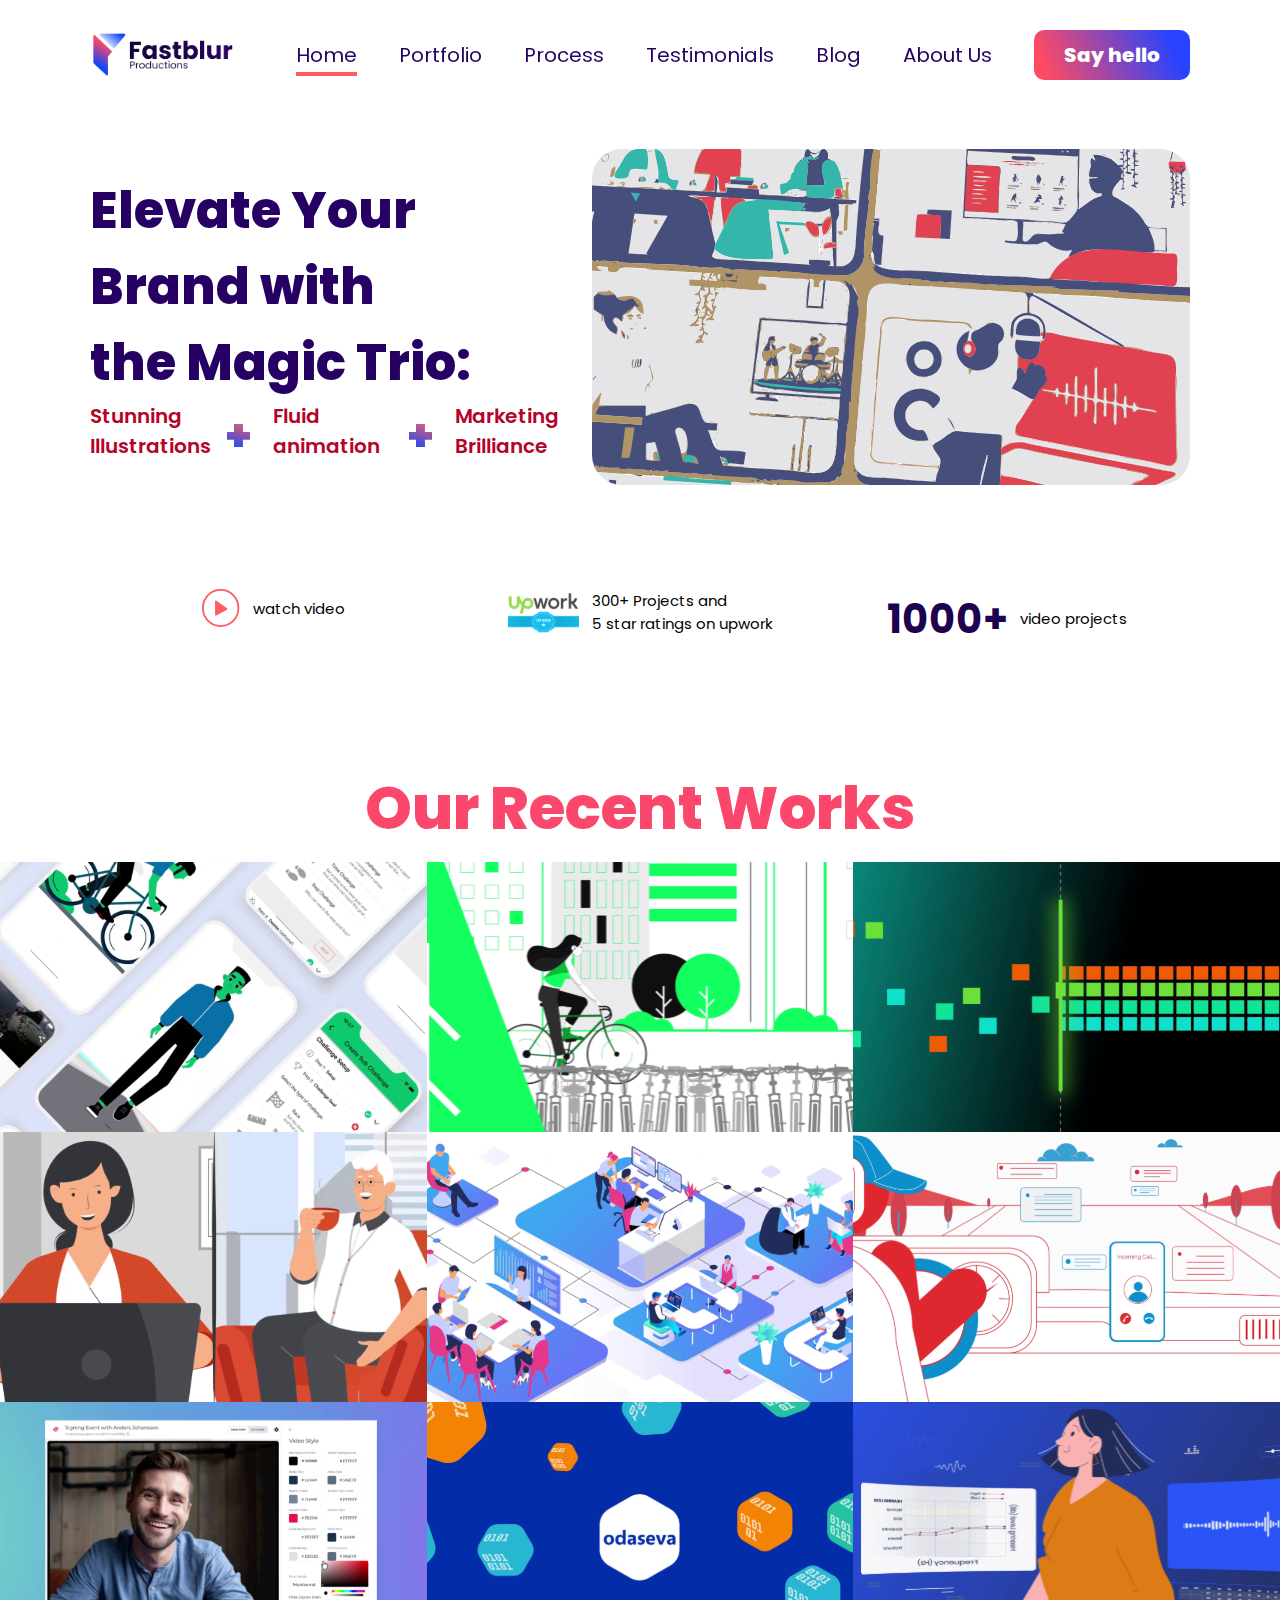
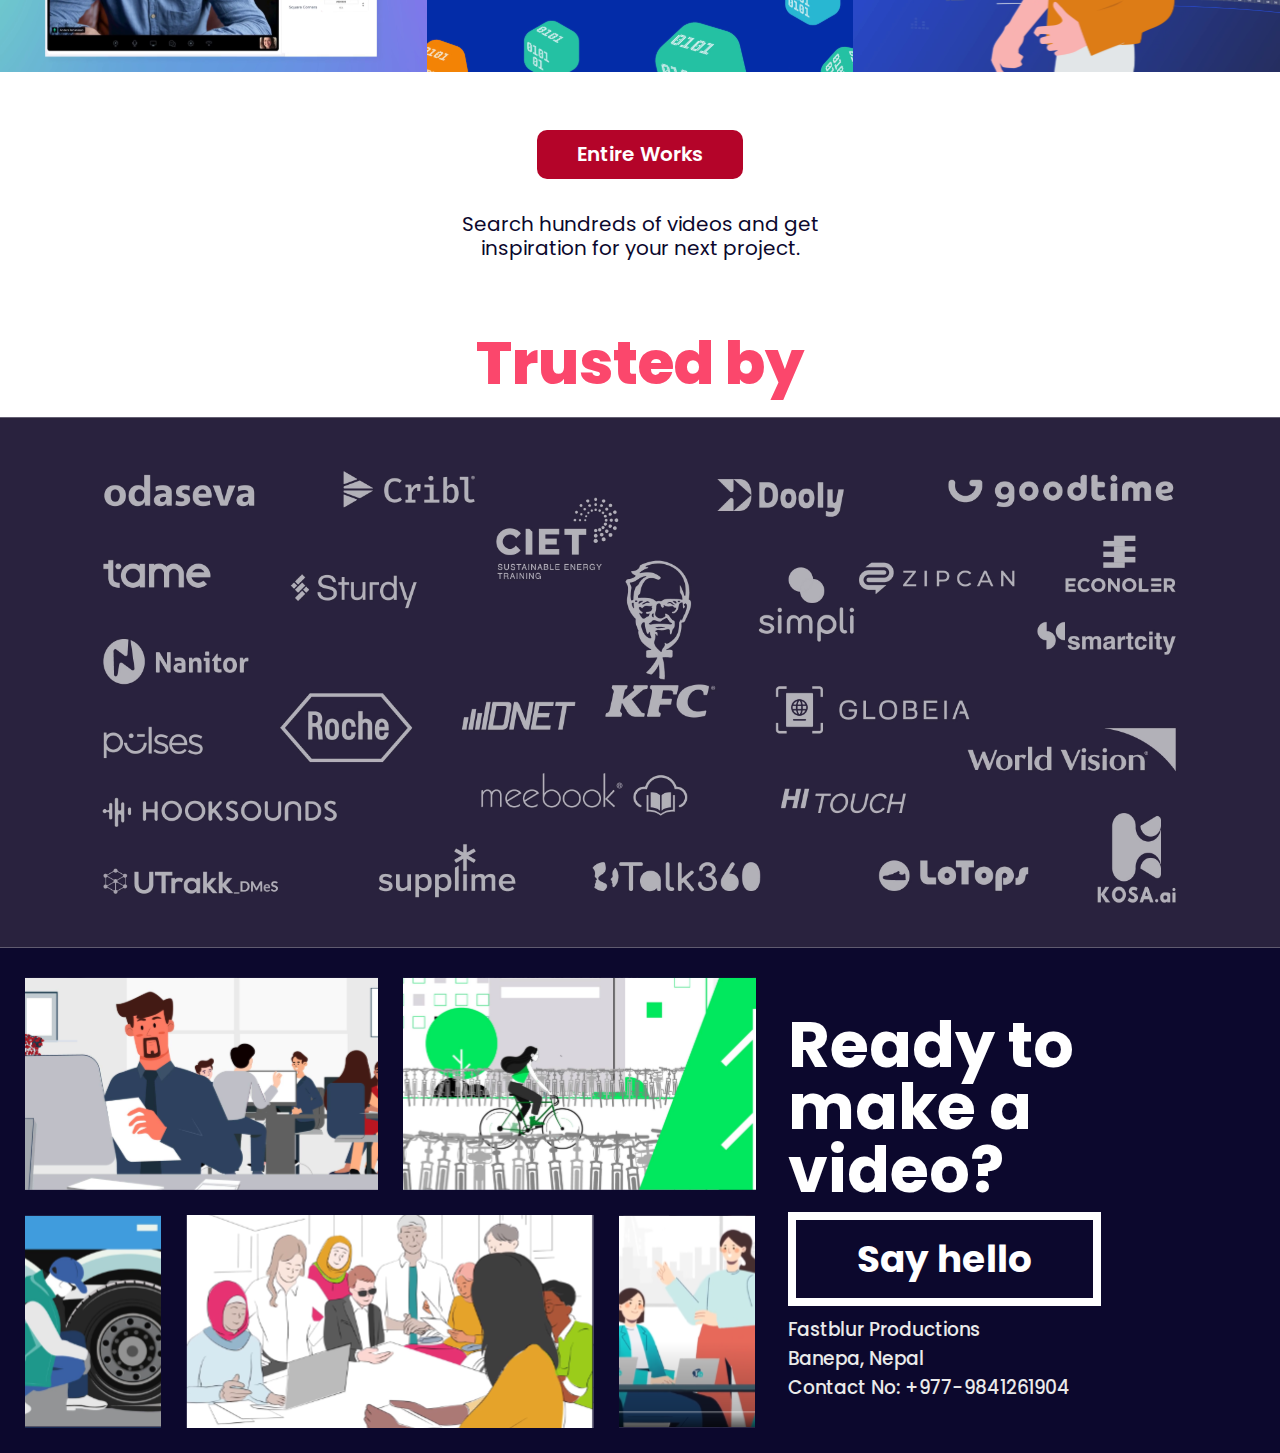
==== commit 45ede419: "some changes happen" ====
--- a/index.html
+++ b/index.html
@@ -93,6 +93,8 @@
         Linking the external stylesheet custome
         ====================================================================================================================-->
         <link rel="stylesheet" href="/assets/css/style.css">
+
+        <!-- All the content of responsive.css and animation.css is minified and concatinated to style.css -->
         <link rel="stylesheet" href="/assets/css/responsive.css">
         <link rel="stylesheet" href="/assets/css/animation.css">
         
@@ -228,6 +230,7 @@
                             <source src="/assets/images/loop video.mp4">
                             Your browser does not support the video tag.
                         </video>
+                        <!-- <iframe autoplay loop muted playsinline src="https://www.youtube.com/embed/WAjCkNM_tZ4?loop=1&autoplay=1&mute=1&playlist=WAjCkNM_tZ4" title="Animation and Motion Design Showreel 2023 | Simplifying the Complex with Stunning Animation" frameborder="0" allow="accelerometer; autoplay; clipboard-write; encrypted-media; gyroscope; picture-in-picture; web-share" allowfullscreen></iframe> -->
                     </div>
                 </div>
                 <div class="org-text-info">
--- a/assets/css/responsive.css
+++ b/assets/css/responsive.css
@@ -98,7 +98,8 @@
         font-weight: 600;
         font-size: 25px;
     }
-    .org-img video{
+    .org-img video,
+    .org-img iframe{
         border-radius: 20px;
         width: 100%;
         aspect-ratio: 16/9;
@@ -416,8 +417,8 @@
         width: 145px;
     }
     .org-text-icon img {
-        height: 62px;
-        width: 62px;
+        /* height: 62px; */
+        /* width: auto; */
     }
 
     /*----------------------------------------------
@@ -593,7 +594,8 @@
         font-weight: 700;
         font-size: 35px;
     }
-    .org-img video{
+    .org-img video,
+    .org-img iframe{
         border-radius: 25px;
         width: calc(50vw - 55px);
         height: auto;
@@ -1010,7 +1012,8 @@
         font-weight: 800;
         font-size: 45px;
     }
-    .org-img video{
+    .org-img video,
+    .org-img iframe{
         border-radius: 30px;
         height: auto;
         width: 598px;
--- a/assets/css/animation.css
+++ b/assets/css/animation.css
@@ -1,22 +1,22 @@
 /*For sticky Navigation bar*/
 @keyframes fadeInDown {
-    0% {
-      opacity: 0;
-      transform: translateY(-20px);
-    }
-  
-    100% {
-      opacity: 1;
-      transform: translateY(0);
-    }
+  0% {
+    opacity: 0;
+    transform: translateY(-20px);
+  }
+
+  100% {
+    opacity: 1;
+    transform: translateY(0);
+  }
 }
 
 /*When loading video*/
 @keyframes skeleton-loading {
-  0% {
-    background-color: hsl(200, 20%, 70%);
-  }
-  100% {
-    background-color: hsl(200, 20%, 95%);
-  }
+0% {
+  background-color: hsl(200, 20%, 70%);
+}
+100% {
+  background-color: hsl(200, 20%, 95%);
+}
 }--- a/assets/css/responsive.css
+++ b/assets/css/responsive.css
@@ -98,7 +98,8 @@
         font-weight: 600;
         font-size: 25px;
     }
-    .org-img video{
+    .org-img video,
+    .org-img iframe{
         border-radius: 20px;
         width: 100%;
         aspect-ratio: 16/9;
@@ -416,8 +417,8 @@
         width: 145px;
     }
     .org-text-icon img {
-        height: 62px;
-        width: 62px;
+        /* height: 62px; */
+        /* width: auto; */
     }
 
     /*----------------------------------------------
@@ -593,7 +594,8 @@
         font-weight: 700;
         font-size: 35px;
     }
-    .org-img video{
+    .org-img video,
+    .org-img iframe{
         border-radius: 25px;
         width: calc(50vw - 55px);
         height: auto;
@@ -1010,7 +1012,8 @@
         font-weight: 800;
         font-size: 45px;
     }
-    .org-img video{
+    .org-img video,
+    .org-img iframe{
         border-radius: 30px;
         height: auto;
         width: 598px;
--- a/assets/css/animation.css
+++ b/assets/css/animation.css
@@ -1,22 +1,22 @@
 /*For sticky Navigation bar*/
 @keyframes fadeInDown {
-    0% {
-      opacity: 0;
-      transform: translateY(-20px);
-    }
-  
-    100% {
-      opacity: 1;
-      transform: translateY(0);
-    }
+  0% {
+    opacity: 0;
+    transform: translateY(-20px);
+  }
+
+  100% {
+    opacity: 1;
+    transform: translateY(0);
+  }
 }
 
 /*When loading video*/
 @keyframes skeleton-loading {
-  0% {
-    background-color: hsl(200, 20%, 70%);
-  }
-  100% {
-    background-color: hsl(200, 20%, 95%);
-  }
+0% {
+  background-color: hsl(200, 20%, 70%);
+}
+100% {
+  background-color: hsl(200, 20%, 95%);
+}
 }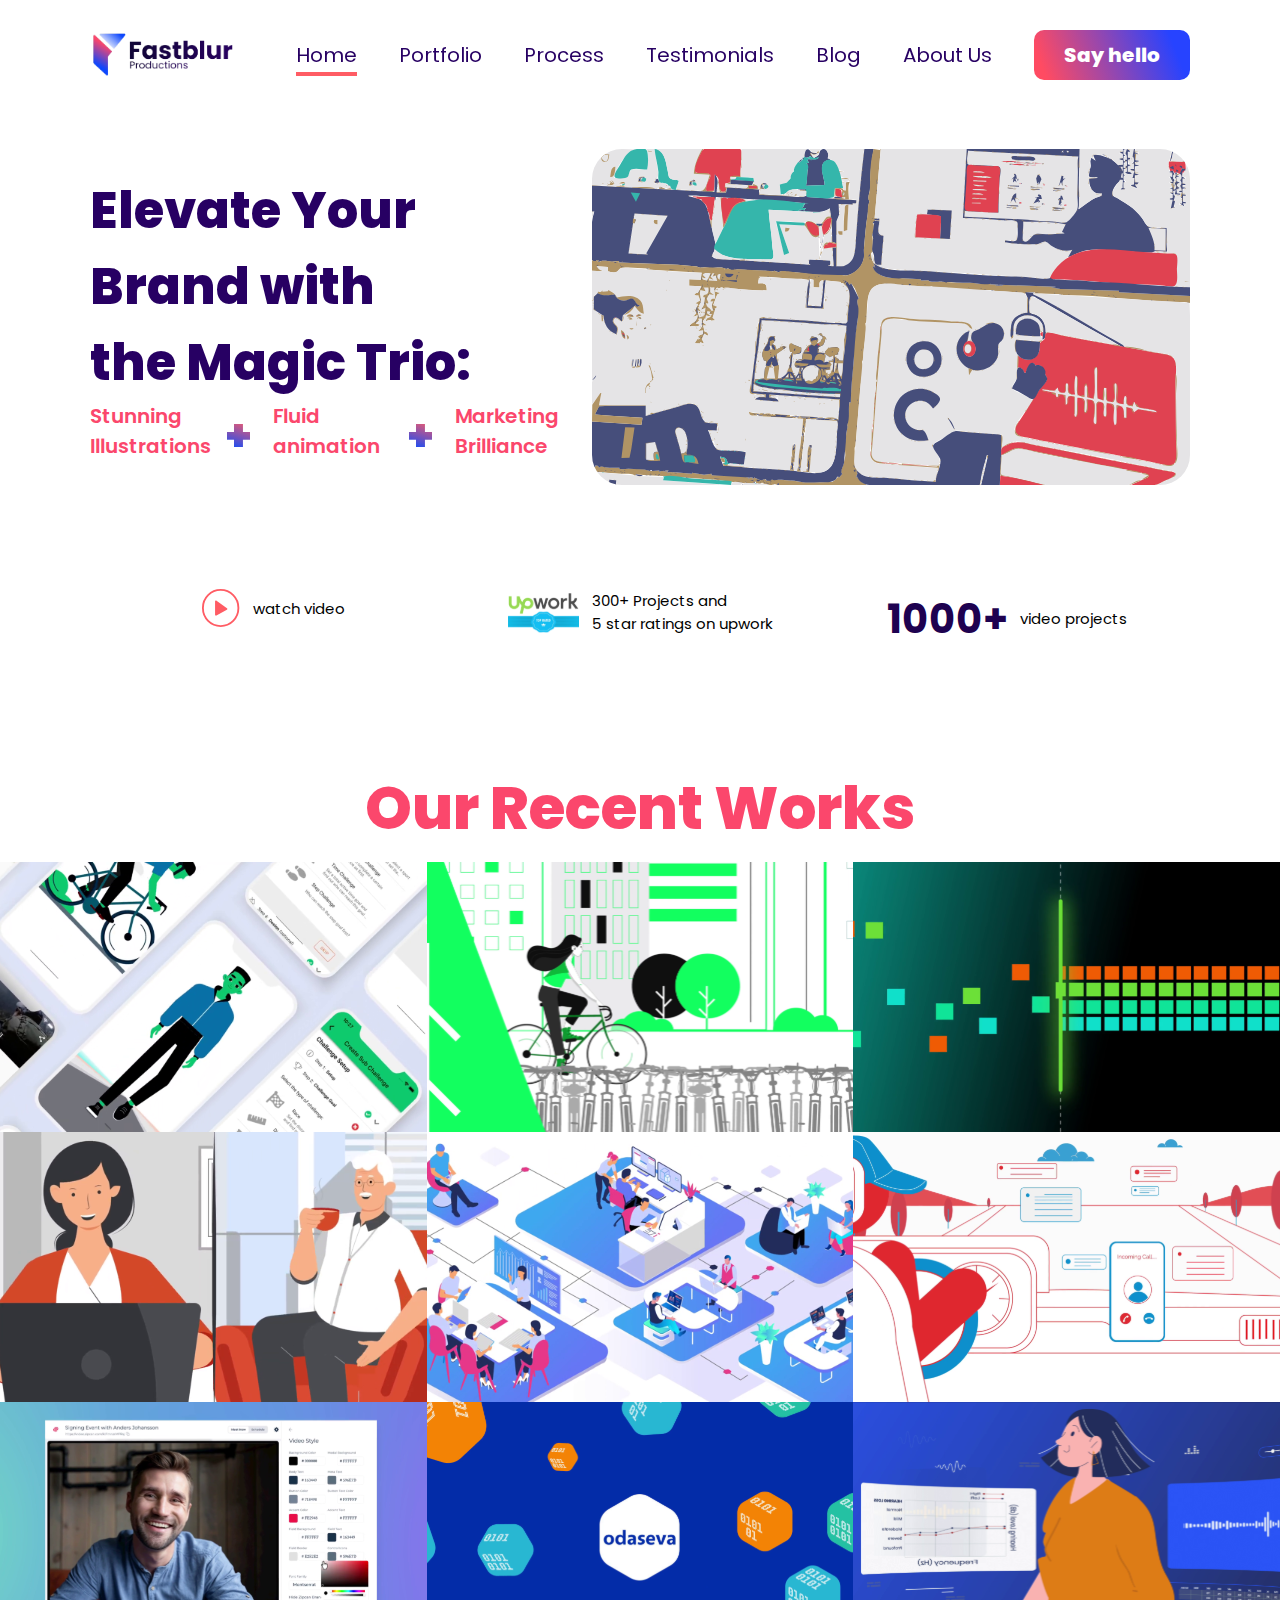
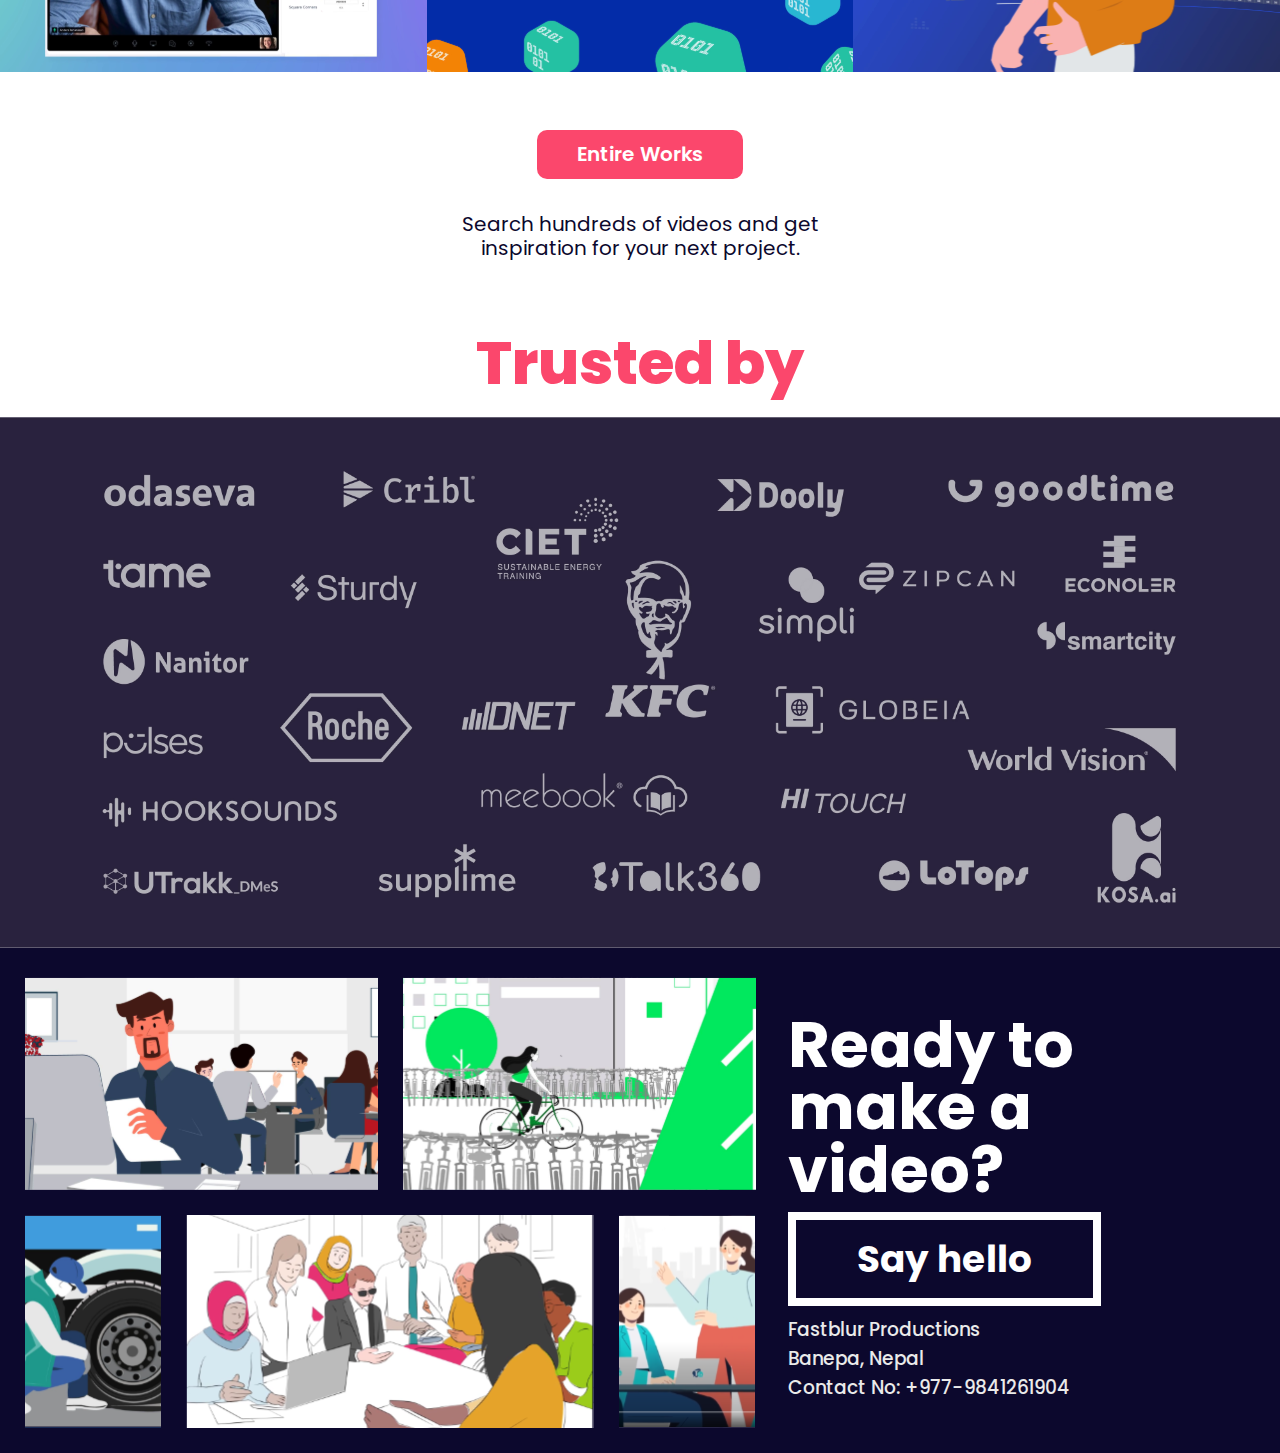
==== commit d0d2ce07: "title and meta description has been changed" ====
--- a/index.html
+++ b/index.html
@@ -71,7 +71,7 @@
         <meta name='MobileOptimized' content='320'>
         <meta name='date' content='Sep. 9, 2023'>
         <meta name='search_date' content='2023-09-09'>
-        <meta name='DC.title' content='Fastblur Production - Elevate Your Brand with Illustrations, Animation, and Marketing'>
+        <meta name='DC.title' content='Fastblur: Animated Video Production Company'>
         <meta name='ResourceLoaderDynamicStyles' content=''>
         <meta name='medium' content='website'>
         <meta name='syndication-source' content='https://fastblurpro.com'>
@@ -83,11 +83,31 @@
         <meta http-equiv='Cache-Control' content='no-cache'>
         <meta http-equiv='imagetoolbar' content='no'>
         <meta http-equiv='x-dns-prefetch-control' content='off'>
+        
+        <!-- ==================================================================================================================
+        This is for twitter card only
+        ====================================================================================================================-->
+        <meta name="twitter:card" content="summary_large_image" />
+        <meta name="twitter:site" content="@Fastblurpro" />
+        <meta name="twitter:title" content="Elevate Your Brand with the Magic Trio - Fastblur Production"/>
+        <meta name="twitter:description" content="Discover top-notch animation services at Fastblur Production, an animation 
+        agency specializing in 2D animation, motion graphics, whiteboard animation, and logo animation." />
+        <meta name="twitter:image" content="/assets/images/Fastblur_Logos/logo-with-color.avif" />
+
+        <!-- ==================================================================================================================
+        This is for og (facebook + other social media) card only
+        ====================================================================================================================-->
+        <meta property="og:type" content="website" />
+        <meta property="og:title" content="Fastblur Production - Elevate Your Brand with Illustrations, Animation, and Marketing" />
+        <meta property="og:description" content="Discover top-notch animation services at Fastblur Production, an animation 
+        agency specializing in 2D animation, motion graphics, whiteboard animation, and logo animation." />
+        <meta property="og:url" content="https://fastblurpro.com/" />
+        <meta property="og:image" content="/assets/images/Fastblur_Logos/logo-with-color.avif" />
 
         <!-- ==================================================================================================================
         Title of the page
         ====================================================================================================================-->
-        <title>Fastblue - Homepage</title>
+        <title>Fastblur: Animated Video Production Company</title>
         
         <!-- ==================================================================================================================
         Linking the external stylesheet custome
@@ -391,10 +411,10 @@
                             here <i..></i> is used to display the fontawesome icons and this icons is only available
                             online (line 41)
                             ===============================================================================================-->
-                            <a href="https://www.youtube.com/channel/UCVbUcyW5jR4kA77uS28ZAhg/videos" aria-label="Visit our YouTube channel to see and hear our work" name="YouTube">
+                            <a href="https://www.youtube.com/channel/UCVbUcyW5jR4kA77uS28ZAhg/videos" aria-label="Visit our YouTube channel to see and hear our work" name="YouTube" target="_blank">
                                 <i class="fa-brands fa-youtube"></i>
                             </a>
-                            <a href="https://www.facebook.com/Fastblurproductions" aria-label="Visit our facebook page for the daily updates of our work" name="Facebook">
+                            <a href="https://www.facebook.com/Fastblurproductions" aria-label="Visit our facebook page for the daily updates of our work" name="Facebook" target="_blank">
                                 <i class="fa-brands fa-facebook-f"></i>
                             </a>
 
@@ -404,13 +424,13 @@
                             If anytime in future the link is given then kindly past the link instead of # below and remove 
                             this section comment.
                             ===============================================================================================-->
-                            <a href="https://www.instagram.com/fastblurpro/" aria-label="Visit our instagram account for to see the work we have done" name="Instagram"> 
+                            <a href="https://www.instagram.com/fastblurpro/" aria-label="Visit our instagram account for to see the work we have done" name="Instagram" target="_blank"> 
                                 <i class="fa-brands fa-instagram"></i>
                             </a>
-                            <a href="https://www.linkedin.com/company/fastblur-productions/" aria-label="Visit our linkedin profile" name="Linkedin">
+                            <a href="https://www.linkedin.com/company/fastblur-productions/" aria-label="Visit our linkedin profile" name="Linkedin" target="_blank">
                                 <i class="fa-brands fa-linkedin"></i>
                             </a>
-                            <a href="https://twitter.com/Fastblurpro" aria-label="Visit our twitter handle" name="Twitter">
+                            <a href="https://twitter.com/Fastblurpro" aria-label="Visit our twitter handle" name="Twitter" target="_blank">
                                 <i class="fa-brands fa-twitter"></i>
                             </a>
                         </div>
--- a/assets/css/style.css
+++ b/assets/css/style.css
@@ -13,9 +13,6 @@
 html,
 * {
   scroll-behavior: smooth;
-}
-
-* {
   margin: 0;
   padding: 0;
   box-sizing: border-box;
@@ -25,7 +22,6 @@
   font-family: var(--primary-font);
   position: relative;
   height: -webkit-fill-available;
-
 }
 
 nav {
@@ -35,7 +31,6 @@
   position: sticky;
   top: 0;
   z-index: 2;
-  /* background: var(--primary-background); */
   transition: background-color 0.3s ease;
   width: 100%;
 }
@@ -125,7 +120,8 @@
   width: 100%;
 }
 
-.org-img video{
+.org-img video,
+.org-img iframe{
   aspect-ratio: 16/9;
 }
 
@@ -176,7 +172,7 @@
 
 .org-text-main {
   display: inline-block;
-  color: #B40429;
+  color: #fb476c;
   font-style: normal;
   max-width: 5.6875em;
   line-height: normal;
@@ -381,7 +377,7 @@
 }
 
 .homepage-join button {
-  background: #B40429;
+  background: #fb476c;
   color: var(--font-white);
   text-align: center;
   font-family: var(--primary-font);
@@ -1163,8 +1159,8 @@
 }
 .blog-title p.blog-title-desc {
   font-size: 15px;
-  /* color: gray; */
-  opacity: .5;
+  color: #595959;
+  /* opacity: .5; */
   /* border: 2px solid red; */
   /* height: 55px; */
   display: -webkit-box;
@@ -1194,7 +1190,7 @@
   opacity: .75;
   font-size: 13px;
 }
-.blog-author-text h3 {
+.blog-author-text h2 {
   opacity: .85;
   font-size: 13px;
 }
@@ -1248,3 +1244,63 @@
   display: flex;
   flex-direction: column;
 } */
+
+/*404 page*/
+.container_404 {
+  height: 100%;
+  /* margin: 8em auto; */
+  width: auto;
+  /* border: 2px solid red; */
+  position: relative;
+  display: flex;
+  flex-direction: column;
+  align-items: center;
+  justify-content: center;
+  text-align: center;
+}
+.container_404 img {
+  width: 15em;
+  height: auto;
+}
+.inner_404 {
+  /* border: 2px solid red; */
+  margin-bottom: 40px;
+}
+.inner_404_code {
+  color: transparent;
+  font-size: 80pt;
+  -webkit-text-stroke: 2px #FF5C64;
+  line-height: .9;
+}
+.inner_404_meaning {
+  color: #270063;
+  font-size: 51.747px;
+  line-height: 1;
+  /* -webkit-text-stroke: .5px #FF5C64; */
+}
+.inner_404_description {
+  font-size: 12pt;
+  margin: 20px;
+}
+.inner_404_button {
+  padding: 10px 20px;
+  border: 2px solid #270063;
+  font-weight: bold;
+  border-radius: 10px;
+  cursor: pointer;
+  background: transparent;
+  transition: all 300ms ease-in-out;
+  margin: 9px;
+}
+.inner_404_button:hover {
+  background: #28006342;
+}
+.sitemap_xml {
+  width: 100%;
+  height: 1000px;
+  /* border: 2px solid red; */
+  margin-bottom: 20px;
+}
+/* #sitemap .container_404 img {
+  border-right: 2px solid blue;
+} */--- a/assets/css/style.css
+++ b/assets/css/style.css
@@ -13,9 +13,6 @@
 html,
 * {
   scroll-behavior: smooth;
-}
-
-* {
   margin: 0;
   padding: 0;
   box-sizing: border-box;
@@ -25,7 +22,6 @@
   font-family: var(--primary-font);
   position: relative;
   height: -webkit-fill-available;
-
 }
 
 nav {
@@ -35,7 +31,6 @@
   position: sticky;
   top: 0;
   z-index: 2;
-  /* background: var(--primary-background); */
   transition: background-color 0.3s ease;
   width: 100%;
 }
@@ -125,7 +120,8 @@
   width: 100%;
 }
 
-.org-img video{
+.org-img video,
+.org-img iframe{
   aspect-ratio: 16/9;
 }
 
@@ -176,7 +172,7 @@
 
 .org-text-main {
   display: inline-block;
-  color: #B40429;
+  color: #fb476c;
   font-style: normal;
   max-width: 5.6875em;
   line-height: normal;
@@ -381,7 +377,7 @@
 }
 
 .homepage-join button {
-  background: #B40429;
+  background: #fb476c;
   color: var(--font-white);
   text-align: center;
   font-family: var(--primary-font);
@@ -1163,8 +1159,8 @@
 }
 .blog-title p.blog-title-desc {
   font-size: 15px;
-  /* color: gray; */
-  opacity: .5;
+  color: #595959;
+  /* opacity: .5; */
   /* border: 2px solid red; */
   /* height: 55px; */
   display: -webkit-box;
@@ -1194,7 +1190,7 @@
   opacity: .75;
   font-size: 13px;
 }
-.blog-author-text h3 {
+.blog-author-text h2 {
   opacity: .85;
   font-size: 13px;
 }
@@ -1248,3 +1244,63 @@
   display: flex;
   flex-direction: column;
 } */
+
+/*404 page*/
+.container_404 {
+  height: 100%;
+  /* margin: 8em auto; */
+  width: auto;
+  /* border: 2px solid red; */
+  position: relative;
+  display: flex;
+  flex-direction: column;
+  align-items: center;
+  justify-content: center;
+  text-align: center;
+}
+.container_404 img {
+  width: 15em;
+  height: auto;
+}
+.inner_404 {
+  /* border: 2px solid red; */
+  margin-bottom: 40px;
+}
+.inner_404_code {
+  color: transparent;
+  font-size: 80pt;
+  -webkit-text-stroke: 2px #FF5C64;
+  line-height: .9;
+}
+.inner_404_meaning {
+  color: #270063;
+  font-size: 51.747px;
+  line-height: 1;
+  /* -webkit-text-stroke: .5px #FF5C64; */
+}
+.inner_404_description {
+  font-size: 12pt;
+  margin: 20px;
+}
+.inner_404_button {
+  padding: 10px 20px;
+  border: 2px solid #270063;
+  font-weight: bold;
+  border-radius: 10px;
+  cursor: pointer;
+  background: transparent;
+  transition: all 300ms ease-in-out;
+  margin: 9px;
+}
+.inner_404_button:hover {
+  background: #28006342;
+}
+.sitemap_xml {
+  width: 100%;
+  height: 1000px;
+  /* border: 2px solid red; */
+  margin-bottom: 20px;
+}
+/* #sitemap .container_404 img {
+  border-right: 2px solid blue;
+} */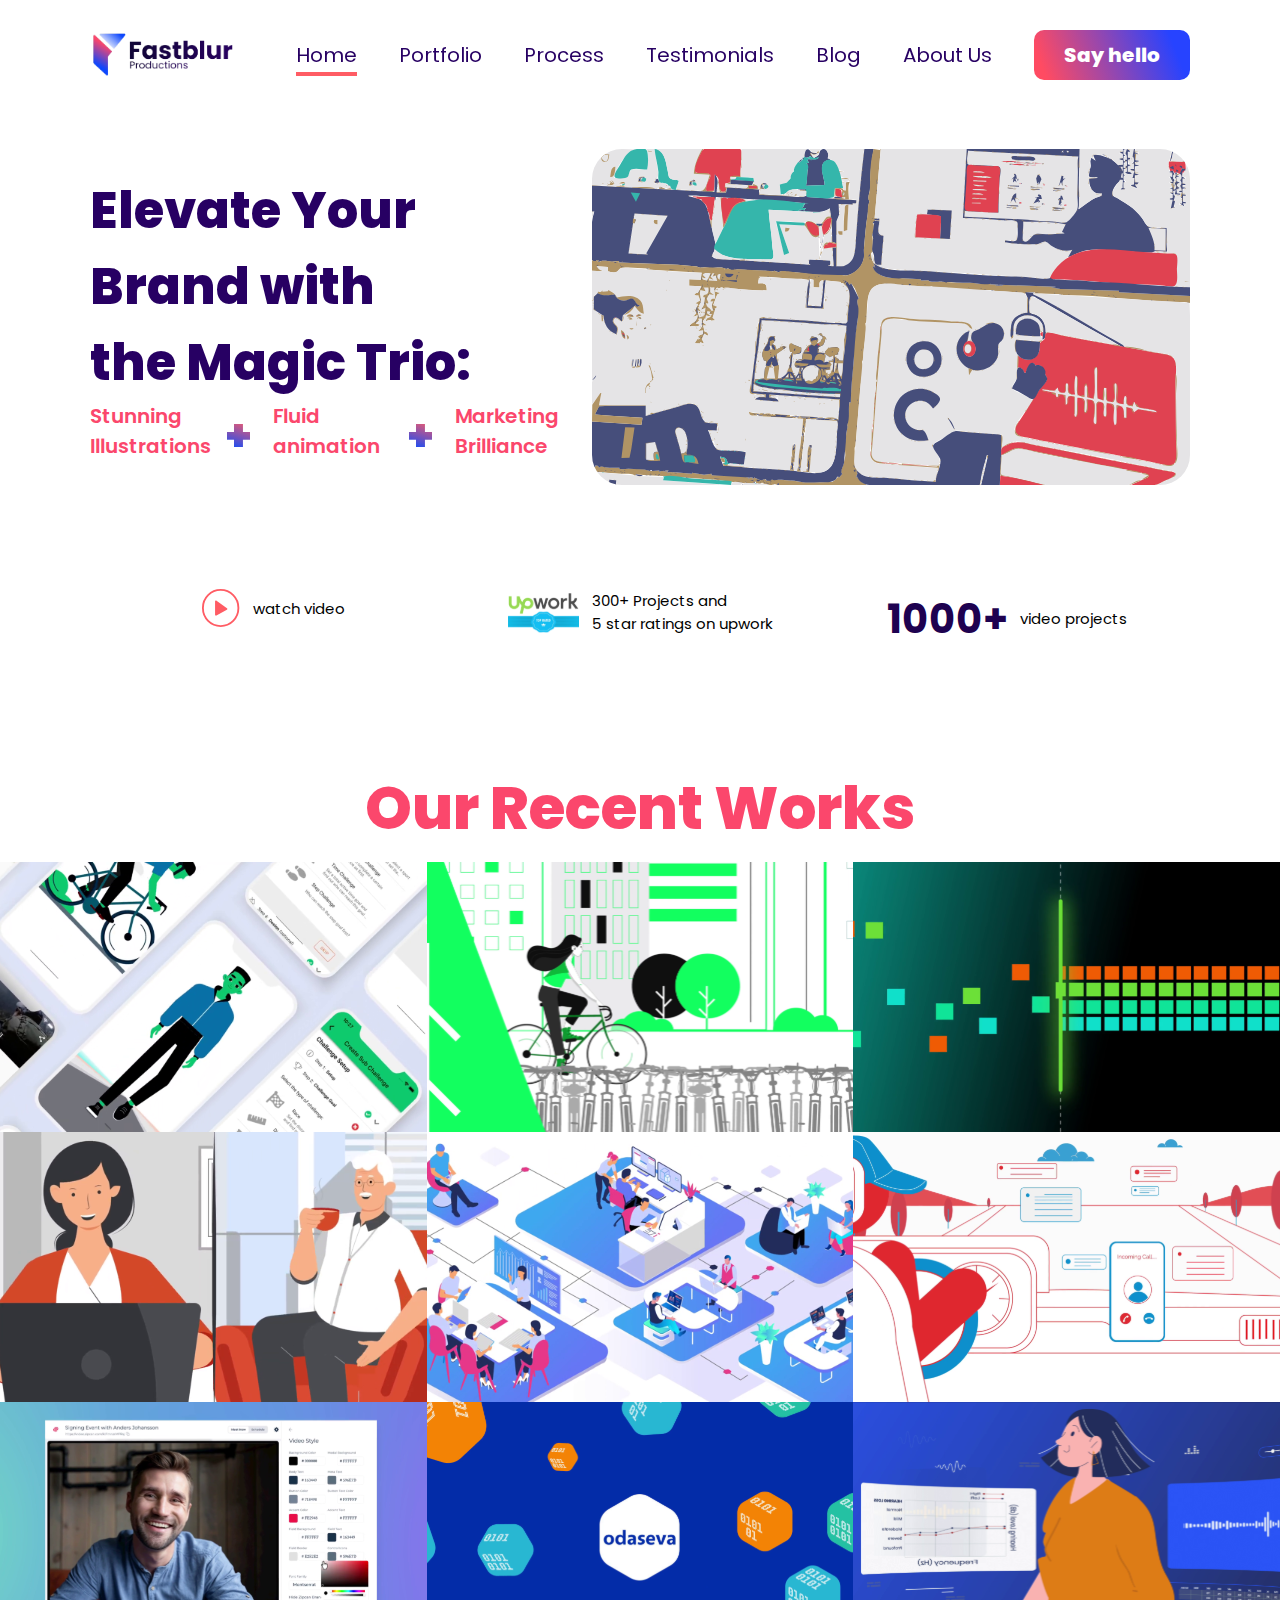
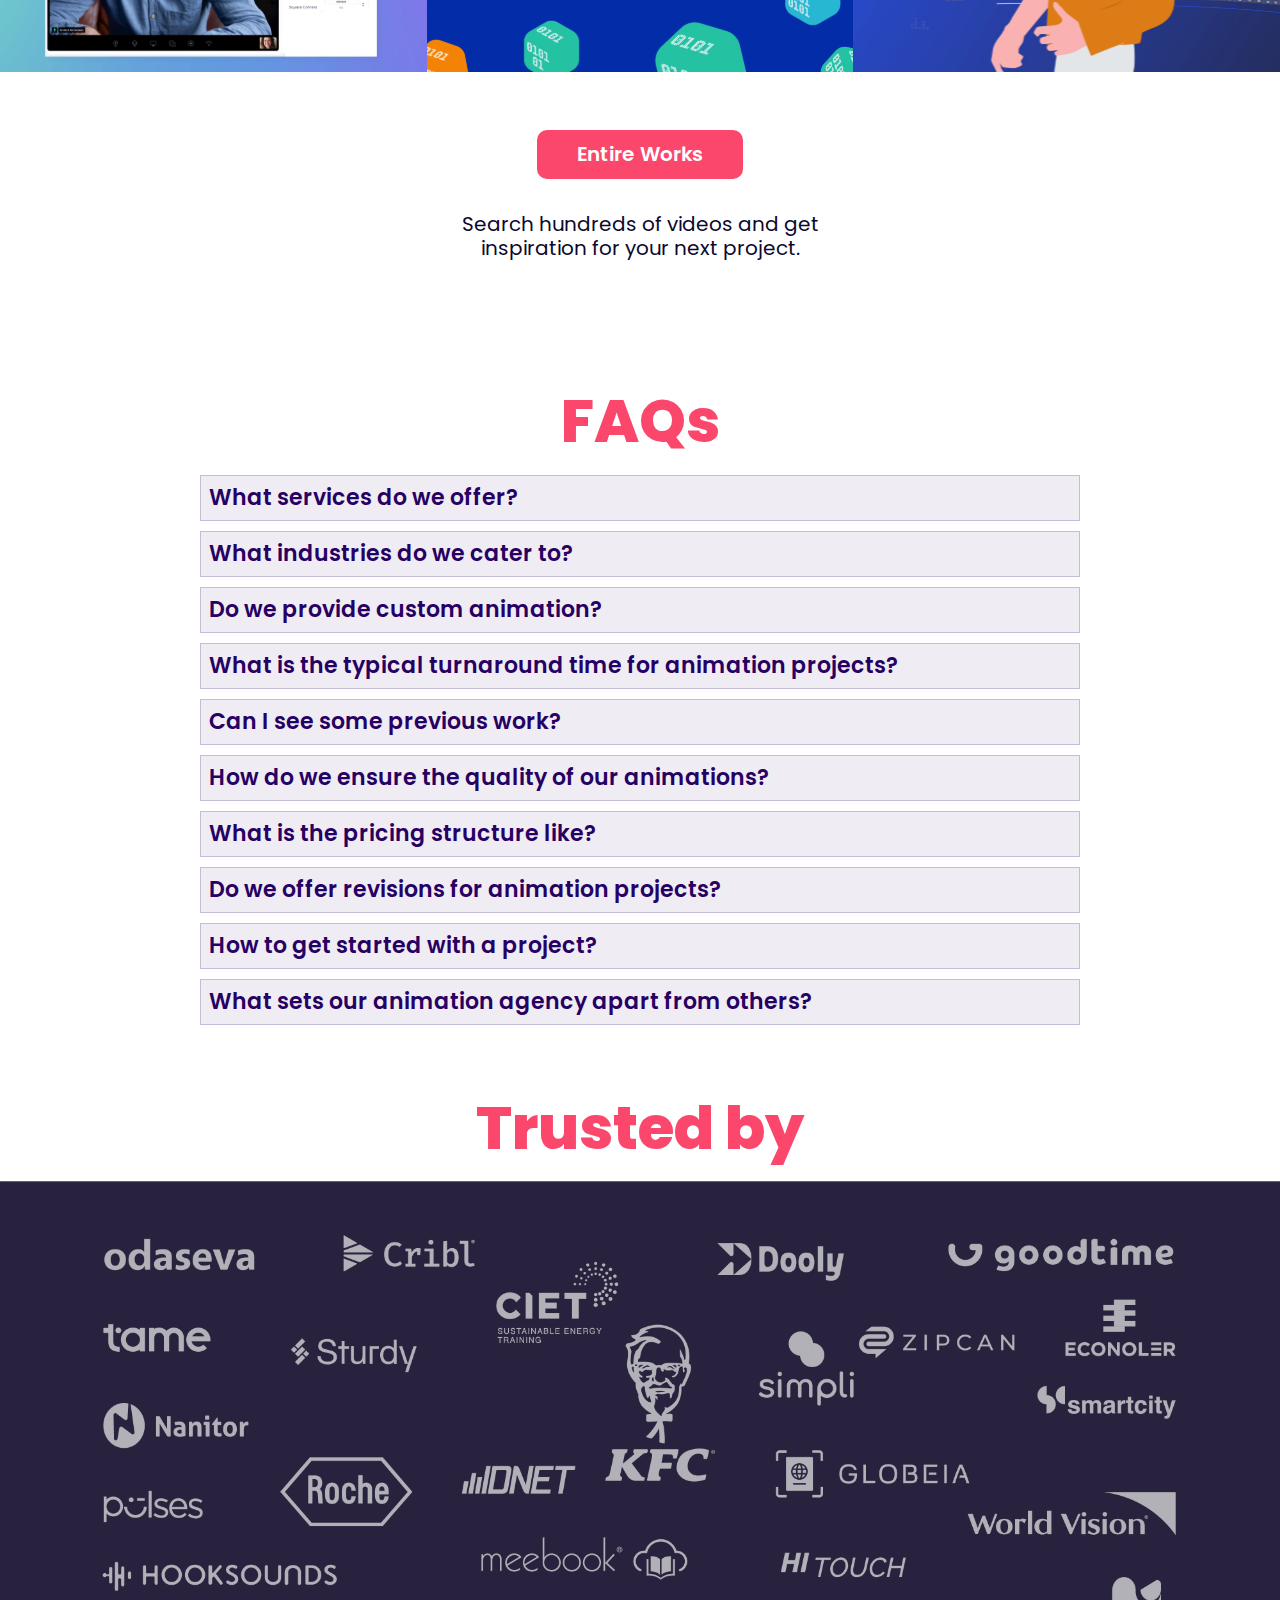
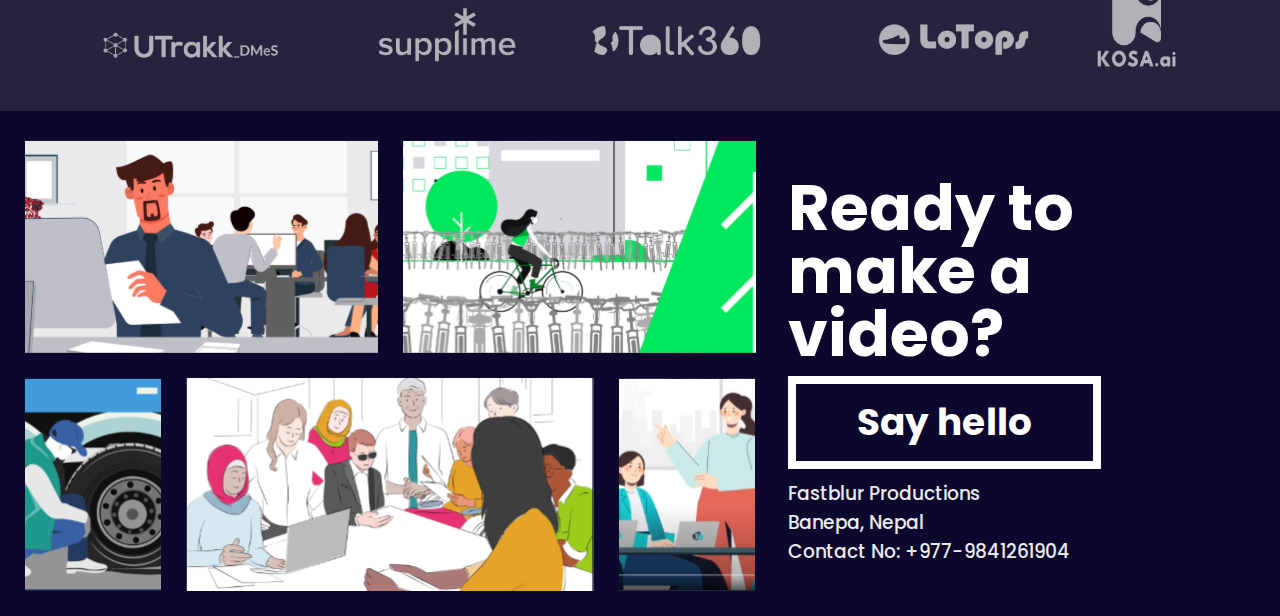
==== commit 4fbdc5b4: "faq added in homepage successfully" ====
--- a/index.html
+++ b/index.html
@@ -28,11 +28,8 @@
         <!-- ==================================================================================================================
         meta tag for the description of the webpage
         ====================================================================================================================-->
-        <meta name="description" content="Welcome to the homepage of Fastblur Production. We specialize in elevating your brand 
-        through a combination of three key elements: captivating illustrations, seamless animations, and marketing excellence. 
-        With over 100 completed projects and a stellar 5-star rating on Upwork, our expertise speaks for itself. Explore our 
-        extensive library of videos for inspiration on your upcoming projects, and when you're ready, let's create an exceptional 
-        video together.">
+        <meta name="description" content="Discover top-notch animation services at Fastblur Production, an animation 
+        agency specializing in 2D animation, motion graphics, whiteboard animation, and logo animation.">
 
         <!-- ==================================================================================================================
         meta tag for the keywords of the webpage
@@ -335,6 +332,102 @@
                     <a href="/assets/Internal-pages/portfolio.html"><button>Entire Works</button></a>
                     <h2>Search hundreds of videos and get inspiration for your next project.</h2>
                 </section>
+            </section>
+
+            <section class="r-work faq">
+                <h1>FAQs</h1>
+                <div class="faq-body">
+                    <div class="faq-head">
+                        <span class="faq-question">What services do we offer?</span>
+                        <span><i class="fa-solid fa-angle-up"></i></span>
+                    </div>
+                    
+                    <div class="faq-answer">
+                        Our animation agency specializes in a wide range of 2D animation services including, motion graphics, character animation, explainer videos, whiteboard animation, and more.
+                    </div>
+                </div>
+                <div class="faq-body">
+                    <div class="faq-head">
+                        <span class="faq-question">What industries do we cater to?</span>
+                        <span><i class="fa-solid fa-angle-up"></i></span>
+                    </div>
+                    
+                    <div class="faq-answer">
+                        We cater to various industries including but not limited to SaaS, advertising, education, healthcare, technology, and corporate sectors.                    </div>
+                </div>
+                <div class="faq-body">
+                    <div class="faq-head">
+                        <span class="faq-question">Do we provide custom animation?</span>
+                        <span><i class="fa-solid fa-angle-up"></i></span>
+                    </div>
+                    
+                    <div class="faq-answer">
+                        Yes, we offer custom animation tailored to meet the specific needs and preferences of our clients. Whether you need a unique character design, a compelling storyline, or a specific animation style, we can bring your vision to life.                    </div>
+                </div>
+                <div class="faq-body">
+                    <div class="faq-head">
+                        <span class="faq-question">What is the typical turnaround time for animation projects?</span>
+                        <span><i class="fa-solid fa-angle-up"></i></span>
+                    </div>
+                    
+                    <div class="faq-answer">
+                        The turnaround time for animation projects varies depending on factors such as project complexity, duration, and client requirements. We work closely with our clients to establish realistic timelines and ensure timely delivery of high-quality animations.                    </div>
+                </div>
+                <div class="faq-body">
+                    <div class="faq-head">
+                        <span class="faq-question">Can I see some previous work?</span>
+                        <span><i class="fa-solid fa-angle-up"></i></span>
+                    </div>
+                    
+                    <div class="faq-answer">
+                        Certainly! We have a portfolio showcasing a selection of our past animation projects across various styles and industries. Feel free to browse through our portfolio [link YouTube portfolio in portfolio word]  to get a sense of our creativity and expertise.                    </div>
+                </div>
+                <div class="faq-body">
+                    <div class="faq-head">
+                        <span class="faq-question">How do we ensure the quality of our animations?</span>
+                        <span><i class="fa-solid fa-angle-up"></i></span>
+                    </div>
+                    
+                    <div class="faq-answer">
+                        We have a team of experienced animators, designers, and storytellers dedicated to delivering top-notch animations. We follow a rigorous quality assurance process at every stage of production to ensure that the final product meets our client's expectations.                     </div>
+                </div>
+                <div class="faq-body">
+                    <div class="faq-head">
+                        <span class="faq-question">What is the pricing structure like?</span>
+                        <span><i class="fa-solid fa-angle-up"></i></span>
+                    </div>
+                    
+                    <div class="faq-answer">
+                        Our pricing structure is flexible and transparent, tailored to accommodate the unique needs and budgets of our clients. We offer competitive rates for our animation services and provide detailed quotes based on project requirements.                    </div>
+                </div>
+                <div class="faq-body">
+                    <div class="faq-head">
+                        <span class="faq-question">Do we offer revisions for animation projects?</span>
+                        <span><i class="fa-solid fa-angle-up"></i></span>
+                    </div>
+                    
+                    <div class="faq-answer">
+                        Yes, we understand that revisions may be necessary to achieve the desired outcome. We offer a set number of revisions as part of our standard package, and additional revisions can be accommodated on an as-needed basis.                    </div>
+                </div>
+                <div class="faq-body">
+                    <div class="faq-head">
+                        <span class="faq-question">How to get started with a project?</span>
+                        <span><i class="fa-solid fa-angle-up"></i></span>
+                    </div>
+                    
+                    <div class="faq-answer">
+                        Getting started with a project is simple! You can reach out to us through our website or contact us directly via email. Once we understand your project requirements, we'll work with you to develop a customized plan and timeline for your animation project.                    </div>
+                </div>
+                <div class="faq-body">
+                    <div class="faq-head">
+                        <span class="faq-question">What sets our animation agency apart from others?</span>
+                        <span><i class="fa-solid fa-angle-up"></i></span>
+                    </div>
+                    
+                    <div class="faq-answer">
+                        At our animation agency, we prioritize creativity, quality, and client satisfaction above all else. With a team of talented professionals and a passion for storytelling, we strive to deliver animations that captivate audiences and exceed expectations. We take pride in being a cost-effective agency, ensuring that our services are accessible without compromising on quality. Our commitment to excellence and attention to detail sets us apart as a trusted partner for all your animation needs.                    </div>
+                </div>
+            </section>
         </main>
 
         <!-- ===============================================================================================================
@@ -465,4 +558,4 @@
     <script src="/assets/js/mobile-navigation.js"></script>
     <script src="/assets/js/script.js"></script>
 
-</html>+</html>
--- a/assets/css/style.css
+++ b/assets/css/style.css
@@ -413,7 +413,7 @@
 .clients {
   width: 100%;
   height: auto;
-  margin-bottom: -7px;
+  margin-bottom: -8px;
 }
 
 .clients img {
@@ -1130,9 +1130,9 @@
   justify-content: center;
   align-items: center;
   /* font-size: 25px; */
-  line-height: 1.3;
+  line-height: 2;
   font-weight: 400;
-  gap: 1em;
+  /* gap: 1em; */
   /* margin-bottom: 20px; */
   /* text-align: justify; */
 }
@@ -1150,7 +1150,7 @@
 .blog-sub-heading {
   display: block;
   font-size: 29px;
-  margin: 17px 0 5px 0;
+  margin: 0 0 5px 0;
   width: 100%;
   /* display: inline-block; */
   text-align: left;
@@ -1181,6 +1181,10 @@
   align-items: center;
   gap: 10px;
 }
+.blog-individual h1.blog-indivisual-title {
+  font-size: clamp(45px, 1vw, 52px);
+  /* text-align: center; */
+}
 .blog-author-text {
   display: flex;
   flex-direction: column;
@@ -1200,15 +1204,80 @@
   border-radius: 50%;
 }
 .individual-blog-thumbnail {
-  width: auto;
-  max-height: 500px;
-  aspect-ratio: 16 / 9;
+  width: 50%;
+  /* max-height: 500px; */
+  /* aspect-ratio: 16 / 9; */
 }
 .blog-head {
   /* border: 2px solid green; */
   display: flex;
-  flex-direction: column;
+  /* flex-direction: column; */
   gap: 10px;
+}
+.blog-body {
+  /* display: flex; */
+  /* position: relative; */
+  overflow: auto;
+  width: calc(100vw - 20vw);
+}
+.blog-topic-cluster {
+  width: 28%;
+  float: left;
+  margin-right: 2rem;
+  /* border: 2px solid red; */
+}
+.blog-topic-cluster h3 {
+  margin: 1rem;
+  color: #270063;
+  font-weight: 600;
+}
+.blog-description {
+  margin: 0 8rem;
+}
+.blog-head-recent {
+  /* border: 2px solid red; */
+  display: flex;
+}
+.blog-top-recent {
+  margin: auto;
+}
+.a-of-blog {
+  color: inherit;
+  display: block;
+  text-decoration: none;
+  transition: color 150ms ease-in-out;
+  /* border: 2px solid red; */
+  width: auto;
+  border-bottom: 2px solid rgb(224, 224, 224);
+  /* height: 150px; */
+  /* padding-left: 1rem; */
+}
+.a-of-blog:hover {
+  color: #7854A0;
+}
+/* :target {
+  padding-top: 5rem;
+  background-color: #7754a021;
+} */
+.li-of-blog {
+  padding: .5rem;
+  margin-left:1rem;
+  
+}
+.sub-list-topic {
+  margin-left: 1.5rem;
+}
+.blog-desc-content, div.sub-target:target li  {
+  padding: 1rem;
+}
+.blog-desc:target,div.sub-target:target{
+  padding-top: 7rem;
+  
+}
+.blog-desc:target .blog-desc-content,
+div.sub-target:target li {
+  border-radius: 1rem;
+  background-color: #7754a021;
 }
 .blog-indivisual-title {
   line-height: 1;
@@ -1223,6 +1292,8 @@
   /* flex-direction: column; */
   gap: 25px;
   margin-top: 25px;
+  /* border: 2px solid red;
+  display:block; */
 }
 .blog-socials-indivisual {
   display: flex;
@@ -1303,4 +1374,46 @@
 }
 /* #sitemap .container_404 img {
   border-right: 2px solid blue;
-} */+} */
+.faq h1{
+  margin-bottom: 25px;
+}
+.rotate {
+  transform: rotate(180deg);
+}
+.active {
+  display: block!important;
+}
+.faq-head {
+  display: flex;
+  justify-content: space-between;
+  align-items: center;
+  cursor: pointer;
+}
+.faq-head i {
+  margin-right: 1rem;
+  /* transform: rotate(180deg); */
+}
+.faq-body {
+  border: 1px solid #28006334;
+  background: #28006313;
+  margin-top: 10px;
+}
+.faq-question {
+  font-weight: 600; 
+  font-size: 22px;
+  color: #270063;
+  padding: 0 .5rem;
+  
+  /* margin: 2rem 0; */
+  line-height: 2;
+}
+.faq-answer {
+  background: #28006313;
+  border-radius: .5rem;
+  padding: .5rem;
+  color: #270063;
+  opacity: .9;
+  transition: all 250ms ease-in-out;
+  display: none;
+}--- a/assets/css/responsive.css
+++ b/assets/css/responsive.css
@@ -254,18 +254,38 @@
     section.blog-individual {
         width: 100%;
         padding: 20px;
-        margin-top: -12px;
+        /* margin-top: -12px; */
         gap: 20px;
+        margin: auto;
+    }
+    .blog-body {
+        width: 100%;
     }
     .blog-individual h1.blog-indivisual-title {
         font-size: 35px;
     }
+    .individual-blog-thumbnail {
+        width: 100%;
+        aspect-ratio: 16/9;
+    }
+    .blog-head {
+        display: flex;
+        flex-direction: column-reverse;
+    }
+    .blog-top-recent {
+        margin: 0 1rem;
+    }
     .blog-description {
         font-size: 15px;
-        /* margin: auto 20px; */
+        margin: auto 0;
+        width: 100%;
+        /* border: 2px solid red; */
     }
     .blog-description li::marker {
         font-size: 17px;
+    }
+    .blog-topic-cluster {
+        display: none;
     }
     /*----------------------------------------------
     About Us page
@@ -709,6 +729,11 @@
         gap: 52px;
         padding: 55px;
     }
+    .blog-body {
+        width: 100%;
+        /* border: 2px solid red; */
+
+    }
     .blog-box-container {
         grid-template-areas: "1fr 1fr";
         width: 100%;
@@ -740,7 +765,7 @@
     }
     .blog-description {
         font-size: 18px;
-        margin: auto 66.6px;
+        margin: auto 0;
         text-align: justify;
     }
     .blog-description li::marker{
@@ -1162,19 +1187,20 @@
     Blog Page [indivisual]
     ----------------------------------------------*/
     section.blog-individual {
-        width: 70%;
-        padding:0 90px;
+        width: 80%;
+        padding:0 10px;
         margin-top: -15px;
         gap: 45px;
         margin: auto;
-    }
-    .blog-individual h1.blog-indivisual-title {
+        /* border: 2px solid red; */
+    }
+    /* .blog-individual h1.blog-indivisual-title {
         font-size: 52px;
-        /* text-align: center; */
-    }
+        text-align: center; 
+    } */
     .blog-description {
         font-size: 18px;
-        margin: auto 50px 30px 50px;
+        margin: auto 0;
         text-align: justify;
     }
     .blog-description li::marker {
@@ -1377,4 +1403,10 @@
     .text-one,.text-two {
         font-size: 19px;
     }
+
+    .faq-body {
+        width: 80%;
+        margin: auto;
+        margin-top: 10px;
+    }
 }
--- a/assets/css/style.css
+++ b/assets/css/style.css
@@ -413,7 +413,7 @@
 .clients {
   width: 100%;
   height: auto;
-  margin-bottom: -7px;
+  margin-bottom: -8px;
 }
 
 .clients img {
@@ -1130,9 +1130,9 @@
   justify-content: center;
   align-items: center;
   /* font-size: 25px; */
-  line-height: 1.3;
+  line-height: 2;
   font-weight: 400;
-  gap: 1em;
+  /* gap: 1em; */
   /* margin-bottom: 20px; */
   /* text-align: justify; */
 }
@@ -1150,7 +1150,7 @@
 .blog-sub-heading {
   display: block;
   font-size: 29px;
-  margin: 17px 0 5px 0;
+  margin: 0 0 5px 0;
   width: 100%;
   /* display: inline-block; */
   text-align: left;
@@ -1181,6 +1181,10 @@
   align-items: center;
   gap: 10px;
 }
+.blog-individual h1.blog-indivisual-title {
+  font-size: clamp(45px, 1vw, 52px);
+  /* text-align: center; */
+}
 .blog-author-text {
   display: flex;
   flex-direction: column;
@@ -1200,15 +1204,80 @@
   border-radius: 50%;
 }
 .individual-blog-thumbnail {
-  width: auto;
-  max-height: 500px;
-  aspect-ratio: 16 / 9;
+  width: 50%;
+  /* max-height: 500px; */
+  /* aspect-ratio: 16 / 9; */
 }
 .blog-head {
   /* border: 2px solid green; */
   display: flex;
-  flex-direction: column;
+  /* flex-direction: column; */
   gap: 10px;
+}
+.blog-body {
+  /* display: flex; */
+  /* position: relative; */
+  overflow: auto;
+  width: calc(100vw - 20vw);
+}
+.blog-topic-cluster {
+  width: 28%;
+  float: left;
+  margin-right: 2rem;
+  /* border: 2px solid red; */
+}
+.blog-topic-cluster h3 {
+  margin: 1rem;
+  color: #270063;
+  font-weight: 600;
+}
+.blog-description {
+  margin: 0 8rem;
+}
+.blog-head-recent {
+  /* border: 2px solid red; */
+  display: flex;
+}
+.blog-top-recent {
+  margin: auto;
+}
+.a-of-blog {
+  color: inherit;
+  display: block;
+  text-decoration: none;
+  transition: color 150ms ease-in-out;
+  /* border: 2px solid red; */
+  width: auto;
+  border-bottom: 2px solid rgb(224, 224, 224);
+  /* height: 150px; */
+  /* padding-left: 1rem; */
+}
+.a-of-blog:hover {
+  color: #7854A0;
+}
+/* :target {
+  padding-top: 5rem;
+  background-color: #7754a021;
+} */
+.li-of-blog {
+  padding: .5rem;
+  margin-left:1rem;
+  
+}
+.sub-list-topic {
+  margin-left: 1.5rem;
+}
+.blog-desc-content, div.sub-target:target li  {
+  padding: 1rem;
+}
+.blog-desc:target,div.sub-target:target{
+  padding-top: 7rem;
+  
+}
+.blog-desc:target .blog-desc-content,
+div.sub-target:target li {
+  border-radius: 1rem;
+  background-color: #7754a021;
 }
 .blog-indivisual-title {
   line-height: 1;
@@ -1223,6 +1292,8 @@
   /* flex-direction: column; */
   gap: 25px;
   margin-top: 25px;
+  /* border: 2px solid red;
+  display:block; */
 }
 .blog-socials-indivisual {
   display: flex;
@@ -1303,4 +1374,46 @@
 }
 /* #sitemap .container_404 img {
   border-right: 2px solid blue;
-} */+} */
+.faq h1{
+  margin-bottom: 25px;
+}
+.rotate {
+  transform: rotate(180deg);
+}
+.active {
+  display: block!important;
+}
+.faq-head {
+  display: flex;
+  justify-content: space-between;
+  align-items: center;
+  cursor: pointer;
+}
+.faq-head i {
+  margin-right: 1rem;
+  /* transform: rotate(180deg); */
+}
+.faq-body {
+  border: 1px solid #28006334;
+  background: #28006313;
+  margin-top: 10px;
+}
+.faq-question {
+  font-weight: 600; 
+  font-size: 22px;
+  color: #270063;
+  padding: 0 .5rem;
+  
+  /* margin: 2rem 0; */
+  line-height: 2;
+}
+.faq-answer {
+  background: #28006313;
+  border-radius: .5rem;
+  padding: .5rem;
+  color: #270063;
+  opacity: .9;
+  transition: all 250ms ease-in-out;
+  display: none;
+}--- a/assets/css/responsive.css
+++ b/assets/css/responsive.css
@@ -254,18 +254,38 @@
     section.blog-individual {
         width: 100%;
         padding: 20px;
-        margin-top: -12px;
+        /* margin-top: -12px; */
         gap: 20px;
+        margin: auto;
+    }
+    .blog-body {
+        width: 100%;
     }
     .blog-individual h1.blog-indivisual-title {
         font-size: 35px;
     }
+    .individual-blog-thumbnail {
+        width: 100%;
+        aspect-ratio: 16/9;
+    }
+    .blog-head {
+        display: flex;
+        flex-direction: column-reverse;
+    }
+    .blog-top-recent {
+        margin: 0 1rem;
+    }
     .blog-description {
         font-size: 15px;
-        /* margin: auto 20px; */
+        margin: auto 0;
+        width: 100%;
+        /* border: 2px solid red; */
     }
     .blog-description li::marker {
         font-size: 17px;
+    }
+    .blog-topic-cluster {
+        display: none;
     }
     /*----------------------------------------------
     About Us page
@@ -709,6 +729,11 @@
         gap: 52px;
         padding: 55px;
     }
+    .blog-body {
+        width: 100%;
+        /* border: 2px solid red; */
+
+    }
     .blog-box-container {
         grid-template-areas: "1fr 1fr";
         width: 100%;
@@ -740,7 +765,7 @@
     }
     .blog-description {
         font-size: 18px;
-        margin: auto 66.6px;
+        margin: auto 0;
         text-align: justify;
     }
     .blog-description li::marker{
@@ -1162,19 +1187,20 @@
     Blog Page [indivisual]
     ----------------------------------------------*/
     section.blog-individual {
-        width: 70%;
-        padding:0 90px;
+        width: 80%;
+        padding:0 10px;
         margin-top: -15px;
         gap: 45px;
         margin: auto;
-    }
-    .blog-individual h1.blog-indivisual-title {
+        /* border: 2px solid red; */
+    }
+    /* .blog-individual h1.blog-indivisual-title {
         font-size: 52px;
-        /* text-align: center; */
-    }
+        text-align: center; 
+    } */
     .blog-description {
         font-size: 18px;
-        margin: auto 50px 30px 50px;
+        margin: auto 0;
         text-align: justify;
     }
     .blog-description li::marker {
@@ -1377,4 +1403,10 @@
     .text-one,.text-two {
         font-size: 19px;
     }
+
+    .faq-body {
+        width: 80%;
+        margin: auto;
+        margin-top: 10px;
+    }
 }
